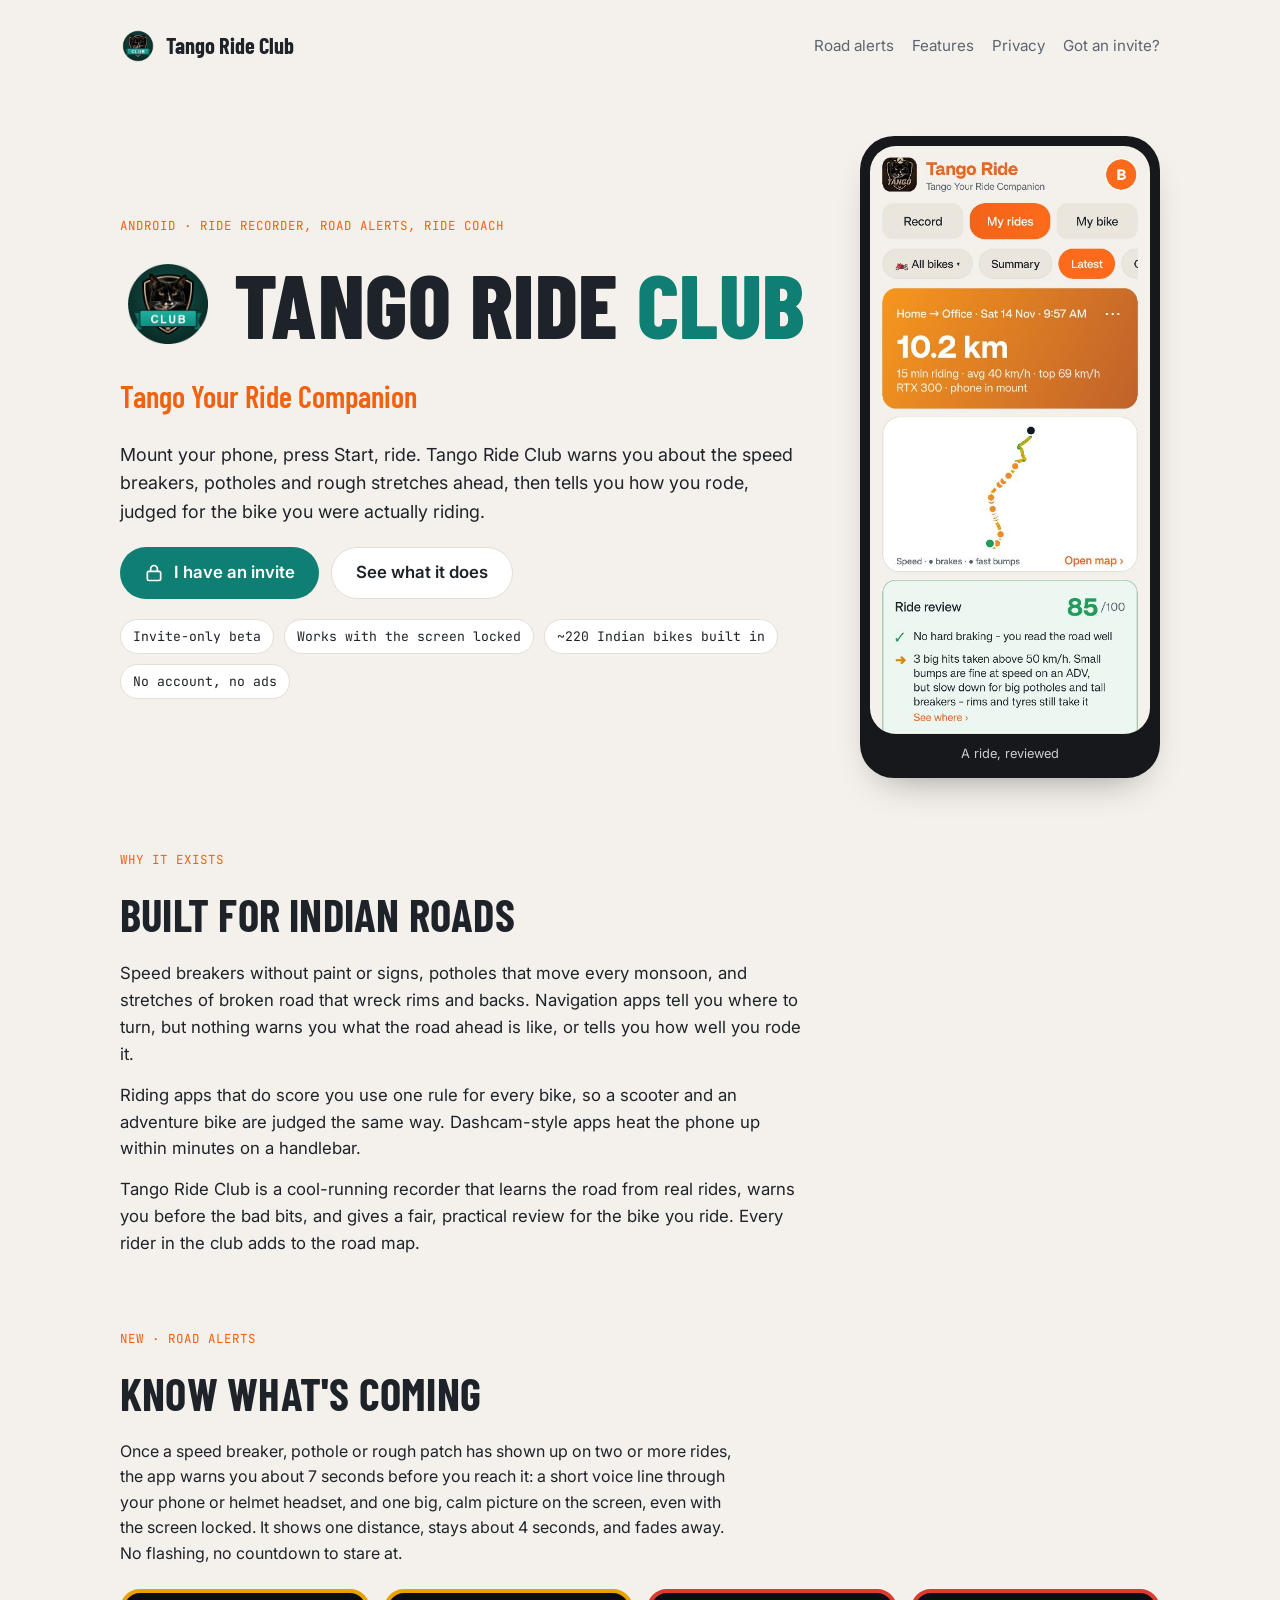
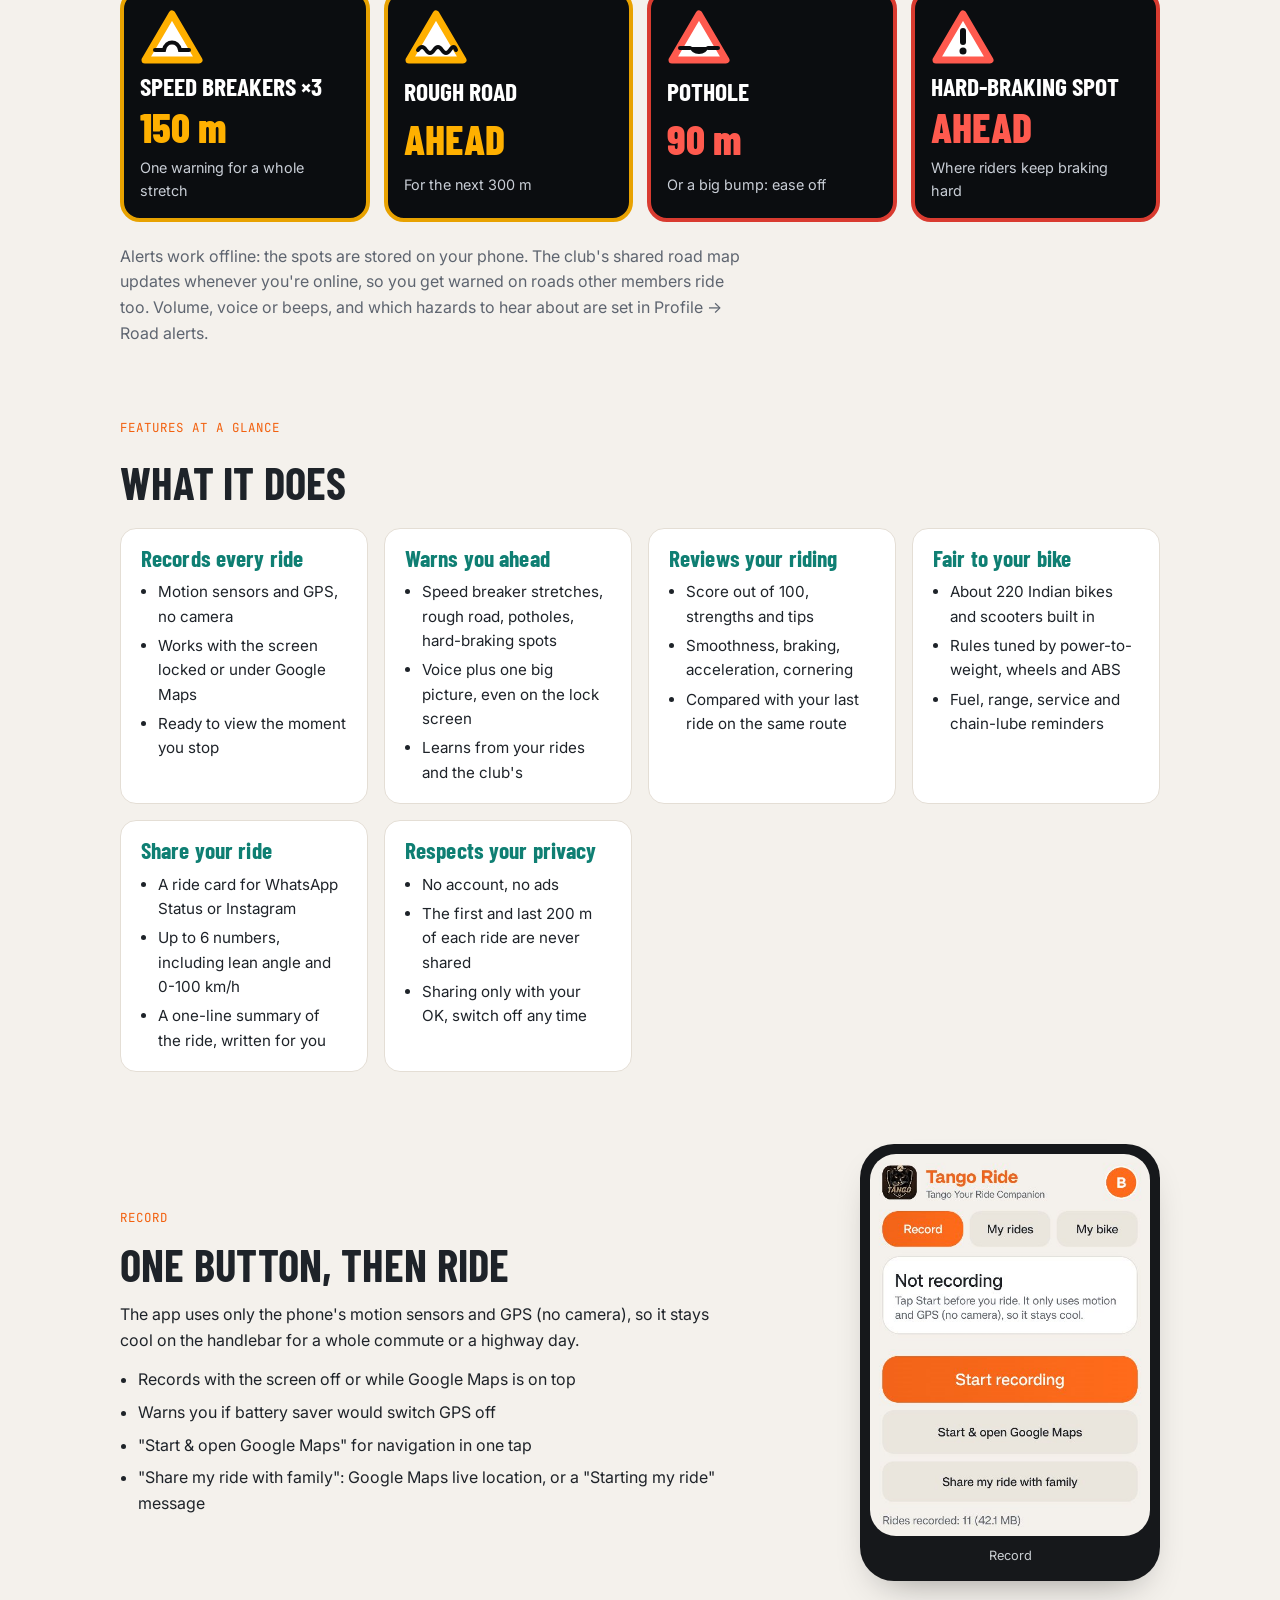
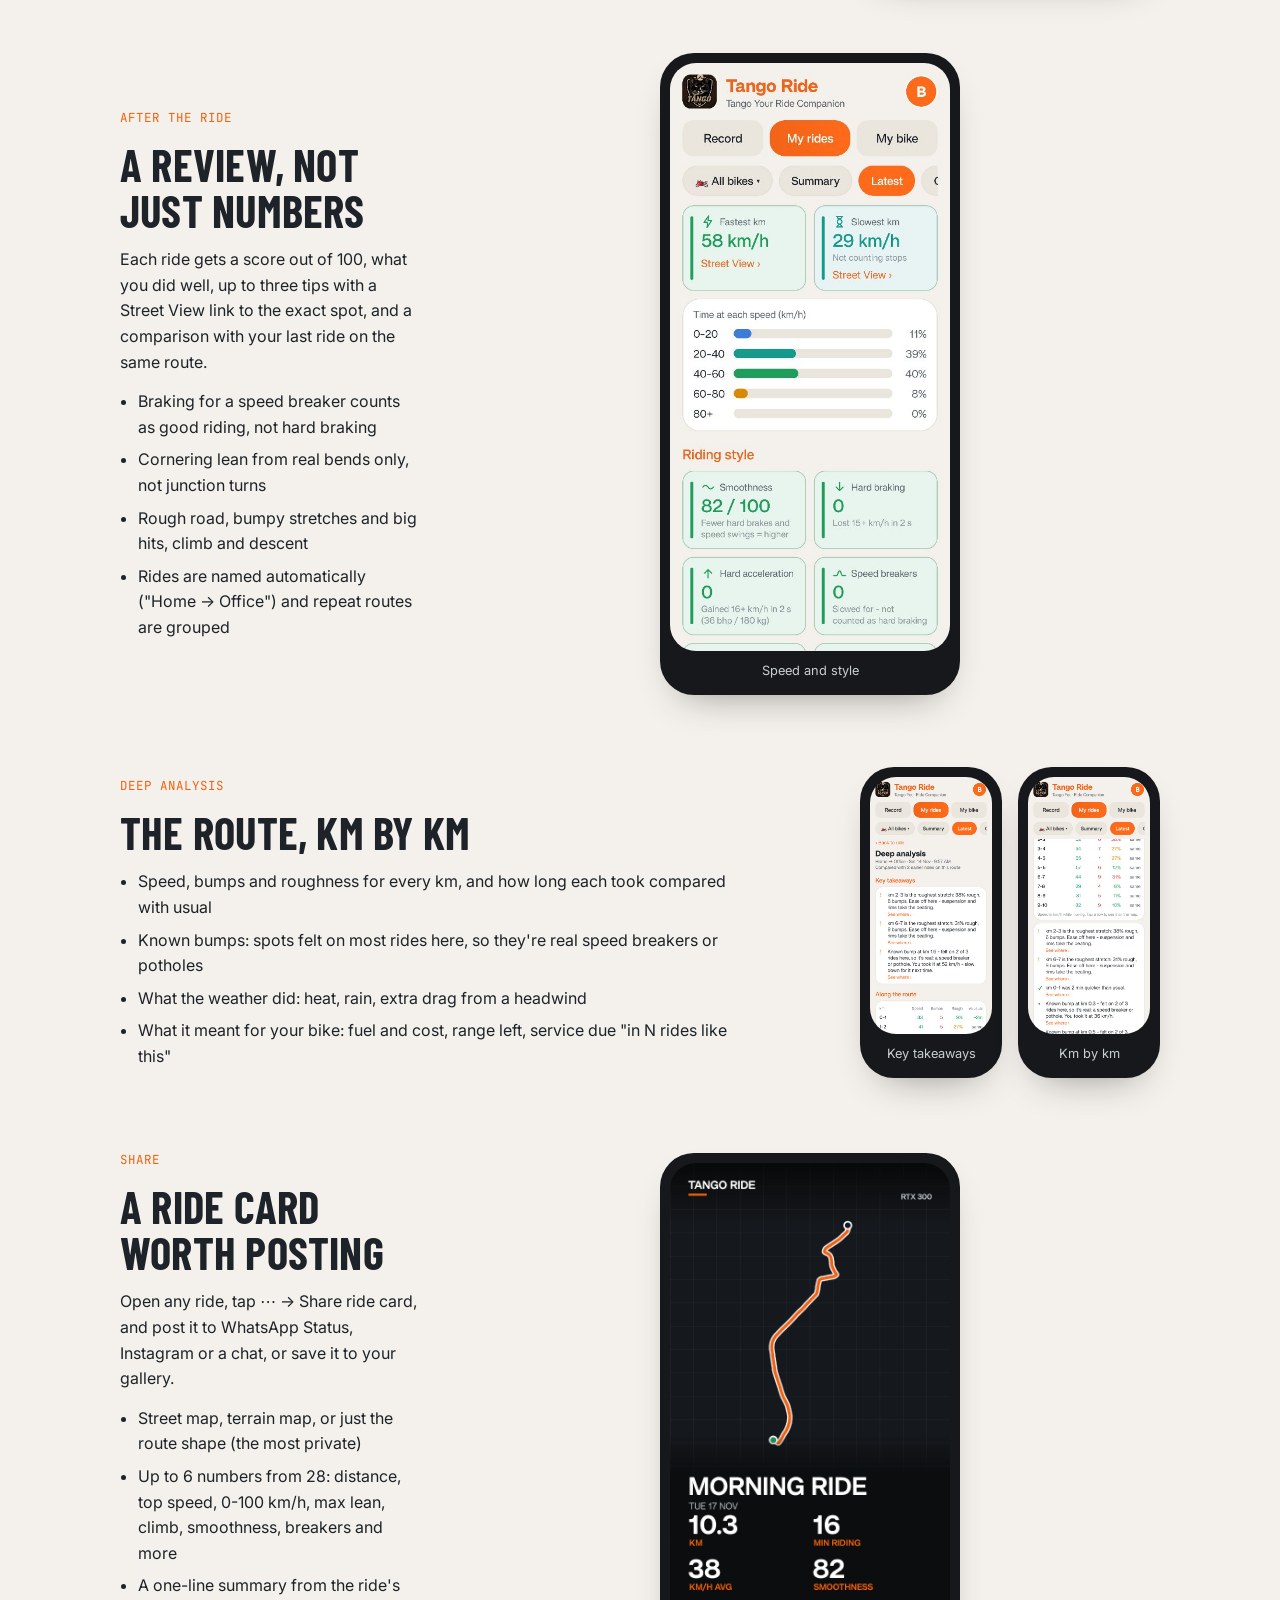
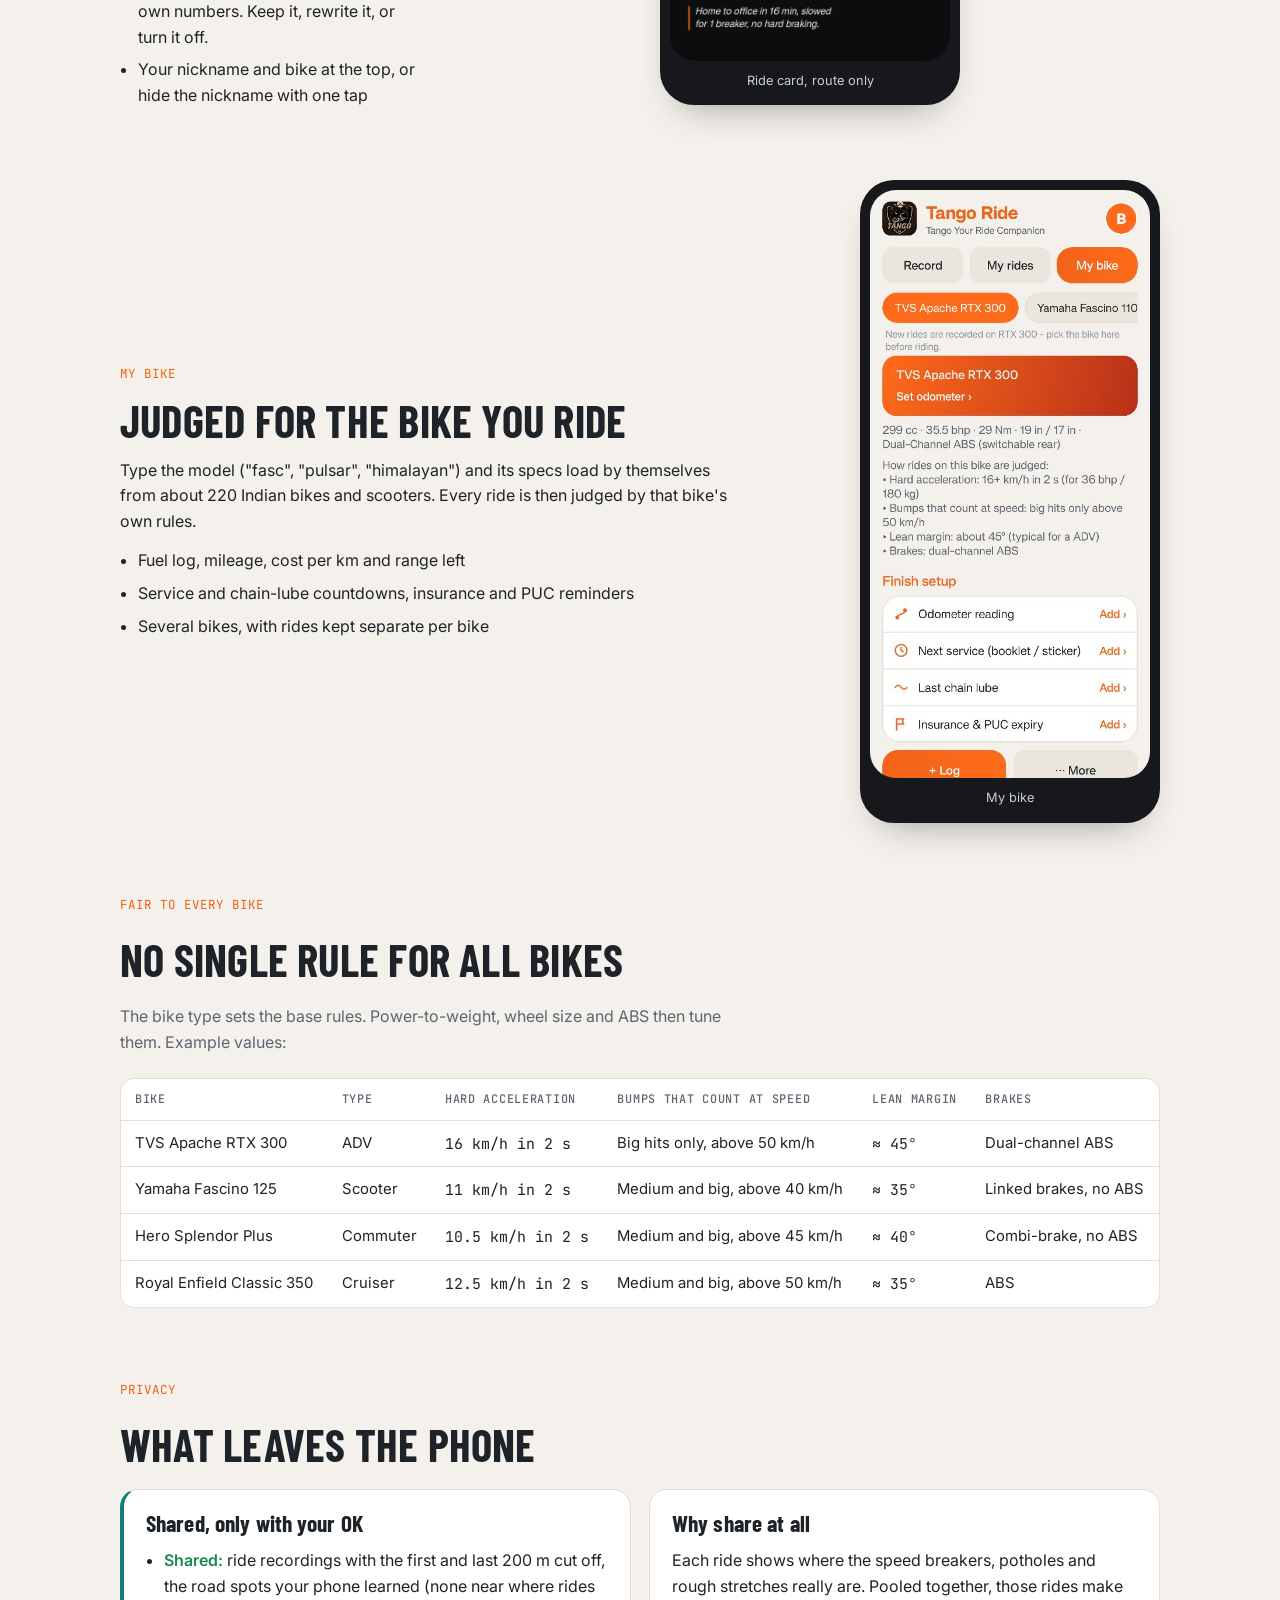
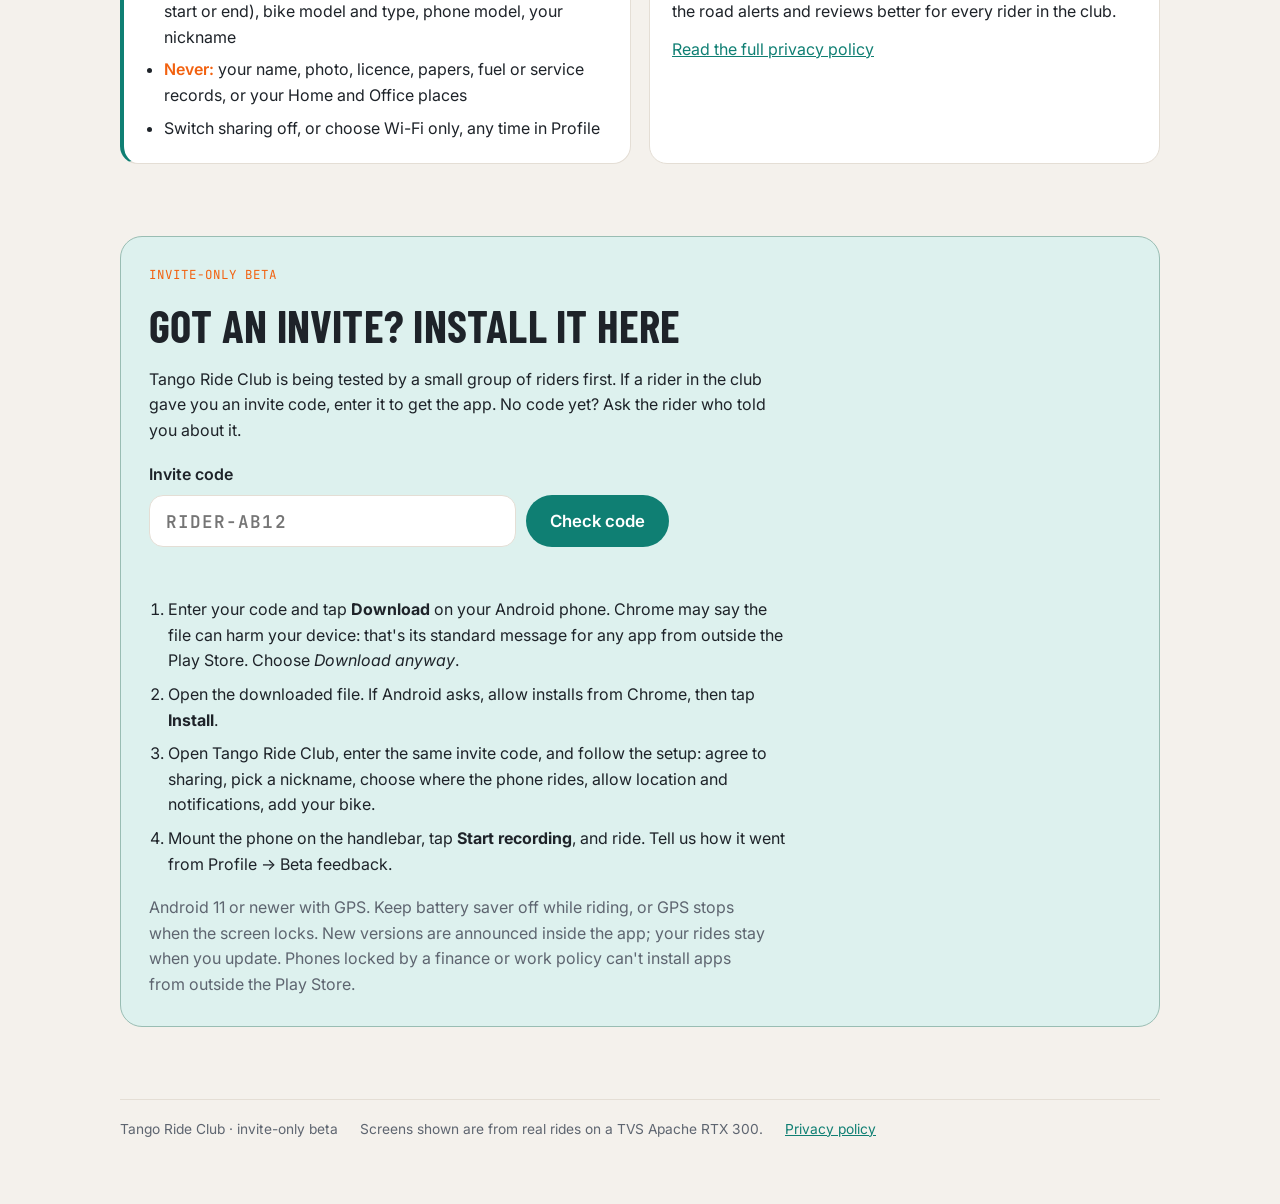
==== index.html @ 164b140a "Tango Ride Club site: invite-only beta" ====
<!doctype html>
<html lang="en">
<head>
<meta charset="utf-8">
<meta name="viewport" content="width=device-width, initial-scale=1">
<title>Tango Ride Club · ride recorder and road alerts for Indian roads</title>
<meta name="description" content="Tango Ride Club records your ride, warns you about speed breakers, potholes and rough roads ahead, and reviews how you rode, judged for your own bike.">
<meta name="theme-color" content="#0F7F73">
<meta property="og:title" content="Tango Ride Club">
<meta property="og:description" content="Ride recorder and road alerts for Indian roads, judged for the bike you ride.">
<meta property="og:image" content="img/icon-512.png">
<link rel="icon" href="img/icon-512.png">
<link rel="preconnect" href="https://fonts.googleapis.com">
<link rel="preconnect" href="https://fonts.gstatic.com" crossorigin>
<link rel="stylesheet" href="https://fonts.googleapis.com/css2?family=Barlow+Condensed:wght@600;700;800&family=Inter:wght@400;500;600&family=JetBrains+Mono:wght@500&display=swap">
<link rel="stylesheet" href="style.css">
</head>
<body>
<div class="wrap">

  <header class="top">
    <a class="name" href="#"><img src="img/club_icon.png" alt="">Tango Ride Club</a>
    <nav aria-label="Sections">
      <a href="#alerts">Road alerts</a>
      <a href="#features">Features</a>
      <a href="#privacy">Privacy</a>
      <a href="#download">Got an invite?</a>
    </nav>
  </header>

  <section class="hero" aria-labelledby="title">
    <div class="text">
      <div class="eyebrow">Android · ride recorder, road alerts, ride coach</div>
      <div class="brand">
        <img src="img/club_icon.png" alt="Tango Ride Club icon: the Tango shield with a teal CLUB ribbon">
        <h1 id="title">Tango Ride <span>Club</span></h1>
      </div>
      <div class="tag">Tango Your Ride Companion</div>
      <p class="lede">Mount your phone, press Start, ride. Tango Ride Club warns you about the speed breakers, potholes and rough stretches ahead, then tells you how you rode, judged for the bike you were actually riding.</p>
      <div class="cta">
        <a class="btn primary" href="#download">
          <svg viewBox="0 0 24 24" fill="none" stroke="currentColor" stroke-width="2" stroke-linecap="round" stroke-linejoin="round" aria-hidden="true"><rect x="4" y="10" width="16" height="11" rx="2"></rect><path d="M8 10V7a4 4 0 0 1 8 0v3"></path></svg>
          I have an invite
        </a>
        <a class="btn ghost" href="#features">See what it does</a>
      </div>
      <div class="facts">
        <span class="fact">Invite-only beta</span>
        <span class="fact">Works with the screen locked</span>
        <span class="fact">~220 Indian bikes built in</span>
        <span class="fact">No account, no ads</span>
      </div>
    </div>
    <figure class="phone"><img src="img/s2_ride.jpg" alt="A ride page: 10.2 km, the trail drawing and a ride review scoring 85 out of 100" loading="eager"><figcaption>A ride, reviewed</figcaption></figure>
  </section>

  <section aria-labelledby="why">
    <div class="eyebrow">Why it exists</div>
    <h2 id="why">Built for Indian roads</h2>
    <div class="why">
      <p>Speed breakers without paint or signs, potholes that move every monsoon, and stretches of broken road that wreck rims and backs. Navigation apps tell you where to turn, but nothing warns you what the road ahead is like, or tells you how well you rode it.</p>
      <p>Riding apps that do score you use one rule for every bike, so a scooter and an adventure bike are judged the same way. Dashcam-style apps heat the phone up within minutes on a handlebar.</p>
      <p>Tango Ride Club is a cool-running recorder that learns the road from real rides, warns you before the bad bits, and gives a fair, practical review for the bike you ride. Every rider in the club adds to the road map.</p>
    </div>
  </section>

  <section id="alerts" aria-labelledby="alerts-h">
    <div class="eyebrow">New · road alerts</div>
    <h2 id="alerts-h">Know what's coming</h2>
    <p>Once a speed breaker, pothole or rough patch has shown up on two or more rides, the app warns you about 7 seconds before you reach it: a short voice line through your phone or helmet headset, and one big, calm picture on the screen, even with the screen locked. It shows one distance, stays about 4 seconds, and fades away. No flashing, no countdown to stare at.</p>
    <div class="signs">
      <div class="sign">
        <svg viewBox="0 0 64 56" aria-hidden="true"><path d="M32 5 L59 51 L5 51 Z" fill="#FFFFFF" stroke="#FFB000" stroke-width="7" stroke-linejoin="round"></path><path d="M15 41 H24 C26 31 38 31 40 41 H49" fill="none" stroke="#0B0D10" stroke-width="4" stroke-linecap="round"></path></svg>
        <strong>Speed breakers ×3</strong>
        <div class="big">150 m</div>
        <span>One warning for a whole stretch</span>
      </div>
      <div class="sign">
        <svg viewBox="0 0 64 56" aria-hidden="true"><path d="M32 5 L59 51 L5 51 Z" fill="#FFFFFF" stroke="#FFB000" stroke-width="7" stroke-linejoin="round"></path><path d="M14 41 q4 -6 8 0 t8 0 t8 0 t8 0 t6 0" fill="none" stroke="#0B0D10" stroke-width="4" stroke-linecap="round"></path></svg>
        <strong>Rough road</strong>
        <div class="big">AHEAD</div>
        <span>For the next 300 m</span>
      </div>
      <div class="sign red">
        <svg viewBox="0 0 64 56" aria-hidden="true"><path d="M32 5 L59 51 L5 51 Z" fill="#FFFFFF" stroke="#FF5A4E" stroke-width="7" stroke-linejoin="round"></path><path d="M13 39 H23 M41 39 H51" stroke="#0B0D10" stroke-width="4" stroke-linecap="round"></path><path d="M23 38 A9 7 0 0 0 41 38 Z" fill="#0B0D10"></path></svg>
        <strong>Pothole</strong>
        <div class="big">90 m</div>
        <span>Or a big bump: ease off</span>
      </div>
      <div class="sign red">
        <svg viewBox="0 0 64 56" aria-hidden="true"><path d="M32 5 L59 51 L5 51 Z" fill="#FFFFFF" stroke="#FF5A4E" stroke-width="7" stroke-linejoin="round"></path><rect x="29" y="19" width="6" height="17" rx="3" fill="#0B0D10"></rect><circle cx="32" cy="42" r="3.5" fill="#0B0D10"></circle></svg>
        <strong>Hard-braking spot</strong>
        <div class="big">AHEAD</div>
        <span>Where riders keep braking hard</span>
      </div>
    </div>
    <p class="muted">Alerts work offline: the spots are stored on your phone. The club's shared road map updates whenever you're online, so you get warned on roads other members ride too. Volume, voice or beeps, and which hazards to hear about are set in Profile → Road alerts.</p>
  </section>

  <section id="features" aria-labelledby="glance">
    <div class="eyebrow">Features at a glance</div>
    <h2 id="glance">What it does</h2>
    <div class="glance">
      <div class="gcard"><h3>Records every ride</h3><ul><li>Motion sensors and GPS, no camera</li><li>Works with the screen locked or under Google Maps</li><li>Ready to view the moment you stop</li></ul></div>
      <div class="gcard"><h3>Warns you ahead</h3><ul><li>Speed breaker stretches, rough road, potholes, hard-braking spots</li><li>Voice plus one big picture, even on the lock screen</li><li>Learns from your rides and the club's</li></ul></div>
      <div class="gcard"><h3>Reviews your riding</h3><ul><li>Score out of 100, strengths and tips</li><li>Smoothness, braking, acceleration, cornering</li><li>Compared with your last ride on the same route</li></ul></div>
      <div class="gcard"><h3>Fair to your bike</h3><ul><li>About 220 Indian bikes and scooters built in</li><li>Rules tuned by power-to-weight, wheels and ABS</li><li>Fuel, range, service and chain-lube reminders</li></ul></div>
      <div class="gcard"><h3>Share your ride</h3><ul><li>A ride card for WhatsApp Status or Instagram</li><li>Up to 6 numbers, including lean angle and 0-100 km/h</li><li>A one-line summary of the ride, written for you</li></ul></div>
      <div class="gcard"><h3>Respects your privacy</h3><ul><li>No account, no ads</li><li>The first and last 200 m of each ride are never shared</li><li>Sharing only with your OK, switch off any time</li></ul></div>
    </div>
  </section>

  <section class="feature" aria-labelledby="f-record">
    <div class="text">
      <div class="eyebrow">Record</div>
      <h2 id="f-record">One button, then ride</h2>
      <p>The app uses only the phone's motion sensors and GPS (no camera), so it stays cool on the handlebar for a whole commute or a highway day.</p>
      <ul>
        <li>Records with the screen off or while Google Maps is on top</li>
        <li>Warns you if battery saver would switch GPS off</li>
        <li>"Start &amp; open Google Maps" for navigation in one tap</li>
        <li>"Share my ride with family": Google Maps live location, or a "Starting my ride" message</li>
      </ul>
    </div>
    <figure class="phone"><img src="img/s0.jpg" alt="Record screen with a large Start recording button" loading="lazy"><figcaption>Record</figcaption></figure>
  </section>

  <section class="feature flip" aria-labelledby="f-review">
    <figure class="phone"><img src="img/s4_ride3.jpg" alt="Speed bands and riding style tiles: smoothness 82, no hard braking" loading="lazy"><figcaption>Speed and style</figcaption></figure>
    <div class="text">
      <div class="eyebrow">After the ride</div>
      <h2 id="f-review">A review, not just numbers</h2>
      <p>Each ride gets a score out of 100, what you did well, up to three tips with a Street View link to the exact spot, and a comparison with your last ride on the same route.</p>
      <ul>
        <li>Braking for a speed breaker counts as good riding, not hard braking</li>
        <li>Cornering lean from real bends only, not junction turns</li>
        <li>Rough road, bumpy stretches and big hits, climb and descent</li>
        <li>Rides are named automatically ("Home → Office") and repeat routes are grouped</li>
      </ul>
    </div>
  </section>

  <section class="feature" aria-labelledby="f-deep">
    <div class="text">
      <div class="eyebrow">Deep analysis</div>
      <h2 id="f-deep">The route, km by km</h2>
      <ul>
        <li>Speed, bumps and roughness for every km, and how long each took compared with usual</li>
        <li>Known bumps: spots felt on most rides here, so they're real speed breakers or potholes</li>
        <li>What the weather did: heat, rain, extra drag from a headwind</li>
        <li>What it meant for your bike: fuel and cost, range left, service due "in N rides like this"</li>
      </ul>
    </div>
    <div class="pair">
      <figure class="phone"><img src="img/s6_deep.jpg" alt="Deep analysis: key takeaways about the roughest stretches and a known bump" loading="lazy"><figcaption>Key takeaways</figcaption></figure>
      <figure class="phone"><img src="img/s7_deep2.jpg" alt="Km by km table with speed, bumps, roughness and time against usual" loading="lazy"><figcaption>Km by km</figcaption></figure>
    </div>
  </section>

  <section class="feature flip" aria-labelledby="f-card">
    <figure class="phone"><img src="img/card_route.png" alt="Story card: the route shape of a 10.3 km morning ride on an RTX 300 with distance, riding time, average speed and smoothness" loading="lazy"><figcaption>Ride card, route only</figcaption></figure>
    <div class="text">
      <div class="eyebrow">Share</div>
      <h2 id="f-card">A ride card worth posting</h2>
      <p>Open any ride, tap ⋯ → Share ride card, and post it to WhatsApp Status, Instagram or a chat, or save it to your gallery.</p>
      <ul>
        <li>Street map, terrain map, or just the route shape (the most private)</li>
        <li>Up to 6 numbers from 28: distance, top speed, 0-100 km/h, max lean, climb, smoothness, breakers and more</li>
        <li>A one-line summary from the ride's own numbers. Keep it, rewrite it, or turn it off.</li>
        <li>Your nickname and bike at the top, or hide the nickname with one tap</li>
      </ul>
    </div>
  </section>

  <section class="feature" aria-labelledby="f-bike">
    <div class="text">
      <div class="eyebrow">My bike</div>
      <h2 id="f-bike">Judged for the bike you ride</h2>
      <p>Type the model ("fasc", "pulsar", "himalayan") and its specs load by themselves from about 220 Indian bikes and scooters. Every ride is then judged by that bike's own rules.</p>
      <ul>
        <li>Fuel log, mileage, cost per km and range left</li>
        <li>Service and chain-lube countdowns, insurance and PUC reminders</li>
        <li>Several bikes, with rides kept separate per bike</li>
      </ul>
    </div>
    <figure class="phone"><img src="img/s8_bike.jpg" alt="My bike: TVS Apache RTX 300 with its specs and how its rides are judged" loading="lazy"><figcaption>My bike</figcaption></figure>
  </section>

  <section aria-labelledby="rules">
    <div class="eyebrow">Fair to every bike</div>
    <h2 id="rules">No single rule for all bikes</h2>
    <p class="muted">The bike type sets the base rules. Power-to-weight, wheel size and ABS then tune them. Example values:</p>
    <div class="scroll">
      <table>
        <thead><tr><th>Bike</th><th>Type</th><th>Hard acceleration</th><th>Bumps that count at speed</th><th>Lean margin</th><th>Brakes</th></tr></thead>
        <tbody>
          <tr><td>TVS Apache RTX 300</td><td>ADV</td><td class="num">16 km/h in 2 s</td><td>Big hits only, above 50 km/h</td><td class="num">≈ 45°</td><td>Dual-channel ABS</td></tr>
          <tr><td>Yamaha Fascino 125</td><td>Scooter</td><td class="num">11 km/h in 2 s</td><td>Medium and big, above 40 km/h</td><td class="num">≈ 35°</td><td>Linked brakes, no ABS</td></tr>
          <tr><td>Hero Splendor Plus</td><td>Commuter</td><td class="num">10.5 km/h in 2 s</td><td>Medium and big, above 45 km/h</td><td class="num">≈ 40°</td><td>Combi-brake, no ABS</td></tr>
          <tr><td>Royal Enfield Classic 350</td><td>Cruiser</td><td class="num">12.5 km/h in 2 s</td><td>Medium and big, above 50 km/h</td><td class="num">≈ 35°</td><td>ABS</td></tr>
        </tbody>
      </table>
    </div>
  </section>

  <section id="privacy" aria-labelledby="privacy-h">
    <div class="eyebrow">Privacy</div>
    <h2 id="privacy-h">What leaves the phone</h2>
    <div class="split">
      <div class="panel club">
        <h3>Shared, only with your OK</h3>
        <ul>
          <li><span class="yes">Shared:</span> ride recordings with the first and last 200 m cut off, the road spots your phone learned (none near where rides start or end), bike model and type, phone model, your nickname</li>
          <li><span class="no">Never:</span> your name, photo, licence, papers, fuel or service records, or your Home and Office places</li>
          <li>Switch sharing off, or choose Wi-Fi only, any time in Profile</li>
        </ul>
      </div>
      <div class="panel">
        <h3>Why share at all</h3>
        <p>Each ride shows where the speed breakers, potholes and rough stretches really are. Pooled together, those rides make the road alerts and reviews better for every rider in the club.</p>
        <p><a href="privacy.html">Read the full privacy policy</a></p>
      </div>
    </div>
  </section>

  <section id="download" class="download" aria-labelledby="dl">
    <div class="eyebrow">Invite-only beta</div>
    <h2 id="dl">Got an invite? Install it here</h2>
    <p>Tango Ride Club is being tested by a small group of riders first. If a rider in the club gave you an invite code, enter it to get the app. No code yet? Ask the rider who told you about it.</p>
    <form class="invite" id="invite" novalidate>
      <label for="code">Invite code</label>
      <div class="row">
        <input id="code" name="code" type="text" autocomplete="off" autocapitalize="characters" spellcheck="false" placeholder="RIDER-AB12" required>
        <button class="btn primary" type="submit">Check code</button>
      </div>
      <p class="status" id="status" role="status" aria-live="polite"></p>
    </form>
    <div class="got" id="got" hidden>
      <a class="btn primary" id="dlink" href="#" rel="nofollow">
        <svg viewBox="0 0 24 24" fill="none" stroke="currentColor" stroke-width="2" stroke-linecap="round" stroke-linejoin="round" aria-hidden="true"><path d="M12 3v12"></path><path d="M7 10l5 5 5-5"></path><path d="M5 21h14"></path></svg>
        <span id="dlabel">Download the app</span>
      </a>
    </div>
    <ol>
      <li>Enter your code and tap <strong>Download</strong> on your Android phone. Chrome may say the file can harm your device: that's its standard message for any app from outside the Play Store. Choose <em>Download anyway</em>.</li>
      <li>Open the downloaded file. If Android asks, allow installs from Chrome, then tap <strong>Install</strong>.</li>
      <li>Open Tango Ride Club, enter the same invite code, and follow the setup: agree to sharing, pick a nickname, choose where the phone rides, allow location and notifications, add your bike.</li>
      <li>Mount the phone on the handlebar, tap <strong>Start recording</strong>, and ride. Tell us how it went from Profile → Beta feedback.</li>
    </ol>
    <p class="muted">Android 11 or newer with GPS. Keep battery saver off while riding, or GPS stops when the screen locks. New versions are announced inside the app; your rides stay when you update. Phones locked by a finance or work policy can't install apps from outside the Play Store.</p>
  </section>

  <footer>
    <span>Tango Ride Club · invite-only beta</span>
    <span>Screens shown are from real rides on a TVS Apache RTX 300.</span>
    <a href="privacy.html">Privacy policy</a>
  </footer>
</div>
<script>
// Invite-only download: the club's script trades a valid invite code for the current download link.
(function () {
  var API = 'https://script.google.com/macros/s/AKfycbxGStUwVFZFFox47ONxc7g1V30qxQFFhMeIuz7wNQe7_kIFV0SJQzQkhKzNMuak_p-beg/exec';
  var form = document.getElementById('invite'), input = document.getElementById('code'), status = document.getElementById('status');
  var got = document.getElementById('got'), link = document.getElementById('dlink'), label = document.getElementById('dlabel');
  var fromUrl = new URLSearchParams(location.search).get('invite');
  if (fromUrl) input.value = fromUrl.toUpperCase();
  form.addEventListener('submit', function (e) {
    e.preventDefault();
    var code = input.value.trim().toUpperCase();
    if (!code) { status.textContent = 'Enter the invite code you were given.'; input.focus(); return; }
    status.textContent = 'Checking…'; got.hidden = true;
    fetch(API + '?action=download&code=' + encodeURIComponent(code))
      .then(function (r) { return r.json(); })
      .then(function (o) {
        if (!o.ok) { status.textContent = o.error || 'That invite code isn’t valid.'; return; }
        status.textContent = 'Code accepted. Welcome to the club!';
        link.href = o.url;
        label.textContent = 'Download Tango Ride Club' + (o.versionName ? ' ' + o.versionName : '');
        got.hidden = false; link.focus();
      })
      .catch(function () { status.textContent = 'Couldn’t check the code. Check your internet and try again.'; });
  });
})();
</script>
</body>
</html>
---- style.css ----
/* Tango Ride Club site: a rider's handbook. Each feature sits beside the real screen it lives on.
   Colours come from the app itself (teal = Club, orange = Tango). */
:root {
  --bg: #F4F1EC;
  --card: #FFFFFF;
  --ink: #1E2329;
  --muted: #5E6570;
  --line: #E4DED5;
  --orange: #F2610F;
  --orange-soft: #FDE9DC;
  --teal: #0F7F73;
  --teal-ink: #FFFFFF;
  --teal-soft: #DDF1EE;
  --amber: #E8A200;
  --red: #D93B30;
  --good: #1B8A50;
  --phone: #16181B;
  --display: "Barlow Condensed", "Arial Narrow", "Roboto Condensed", sans-serif;
  --body: "Inter", system-ui, -apple-system, "Segoe UI", Roboto, sans-serif;
  --mono: "JetBrains Mono", ui-monospace, "SFMono-Regular", Menlo, Consolas, monospace;
  color-scheme: light;
}
@media (prefers-color-scheme: dark) {
  :root {
    --bg: #141619; --card: #1D2024; --ink: #ECEEF0; --muted: #A3A9B1; --line: #2D3238;
    --orange: #FF7A2E; --orange-soft: #3A2417; --teal: #33B8A7; --teal-ink: #0B1513; --teal-soft: #15302C;
    --amber: #FFB000; --red: #FF5A4E; --good: #3CC07A; --phone: #0A0B0C;
    color-scheme: dark;
  }
}

* { box-sizing: border-box; }
html { scroll-behavior: smooth; }
body {
  margin: 0; background: var(--bg); color: var(--ink); font-family: var(--body); font-size: 16px; line-height: 1.6;
  padding-left: max(16px, env(safe-area-inset-left, 0px)); padding-right: max(16px, env(safe-area-inset-right, 0px));
}
img { max-width: 100%; }
a { color: var(--teal); }
a:hover { color: var(--orange); }
.wrap { max-width: 1040px; margin: 0 auto; padding-block: 28px 64px; display: grid; gap: 72px; }
h1, h2, h3 { font-family: var(--display); line-height: 1.02; text-wrap: balance; margin: 0; letter-spacing: 0.005em; }
h1 { font-size: clamp(3rem, 9vw, 5.6rem); font-weight: 800; text-transform: uppercase; }
h1 span { color: var(--teal); }
h2 { font-size: clamp(2rem, 5vw, 2.8rem); font-weight: 700; text-transform: uppercase; }
h3 { font-size: 1.45rem; font-weight: 700; }
p { margin: 0; max-width: 62ch; }
section { display: grid; gap: 22px; }
.eyebrow { font-family: var(--mono); font-size: 0.78rem; letter-spacing: 0.08em; text-transform: uppercase; color: var(--orange); }
.muted { color: var(--muted); }

/* Top bar */
.top { display: flex; align-items: center; justify-content: space-between; gap: 12px; flex-wrap: wrap; }
.top .name { display: flex; align-items: center; gap: 10px; font-family: var(--display); font-weight: 700; font-size: 1.4rem; text-decoration: none; color: var(--ink); }
.top .name img { width: 36px; height: 36px; border-radius: 10px; }
.top nav { display: flex; gap: 18px; flex-wrap: wrap; font-size: 0.95rem; }
.top nav a { color: var(--muted); text-decoration: none; }
.top nav a:hover { color: var(--ink); }

/* Hero */
.hero { display: grid; grid-template-columns: minmax(0, 1fr) 300px; gap: 40px; align-items: center; }
.hero .text { display: grid; gap: 20px; min-width: 0; }
.brand { display: flex; align-items: center; gap: 18px; flex-wrap: wrap; }
.brand img { width: clamp(64px, 12vw, 96px); height: auto; border-radius: 22px; flex: none; }
.tag { font-family: var(--display); font-size: clamp(1.4rem, 3.4vw, 1.9rem); font-weight: 600; color: var(--orange); }
.lede { font-size: 1.12rem; }
.cta { display: flex; flex-wrap: wrap; gap: 12px; align-items: center; }
.btn { display: inline-flex; align-items: center; gap: 10px; min-height: 52px; padding: 0 24px; border-radius: 999px; font-weight: 600; font-size: 1.05rem; text-decoration: none; }
.btn.primary { background: var(--teal); color: var(--teal-ink); }
.btn.primary:hover { color: var(--teal-ink); filter: brightness(1.08); }
.btn.ghost { border: 1.5px solid var(--line); color: var(--ink); background: var(--card); }
.btn.ghost:hover { color: var(--ink); border-color: var(--teal); }
.btn svg { width: 20px; height: 20px; }
.facts { display: flex; flex-wrap: wrap; gap: 10px; }
.fact { font-family: var(--mono); font-size: 0.82rem; padding: 6px 12px; border: 1px solid var(--line); border-radius: 999px; background: var(--card); }

/* Phones */
.phone { background: var(--phone); border-radius: 34px; padding: 10px; box-shadow: 0 18px 40px -22px rgba(0,0,0,.45); max-width: 300px; width: 100%; justify-self: center; margin: 0; }
.phone img { display: block; width: 100%; border-radius: 26px; }
.phone figcaption { color: #C9CED2; font-size: 0.8rem; text-align: center; padding: 10px 6px 4px; }
.pair { display: grid; grid-template-columns: repeat(2, minmax(0, 1fr)); gap: 16px; }
.pair .phone { max-width: none; }

/* Feature rows */
.feature { display: grid; grid-template-columns: minmax(0, 1fr) 300px; gap: 40px; align-items: center; }
.feature.flip { grid-template-columns: 300px minmax(0, 1fr); }
.feature.flip > :first-child { order: 2; }
.feature .text { display: grid; gap: 14px; min-width: 0; }
.feature ul, .gcard ul, .panel ul, .panel ol { margin: 0; padding-left: 1.15em; display: grid; gap: 7px; max-width: 62ch; }

/* Cards */
.why { display: grid; gap: 14px; font-size: 1.05rem; }
.glance { display: grid; grid-template-columns: repeat(auto-fit, minmax(240px, 1fr)); gap: 16px; }
.gcard { background: var(--card); border: 1px solid var(--line); border-radius: 16px; padding: 18px 20px; display: grid; gap: 10px; align-content: start; min-width: 0; }
.gcard h3 { color: var(--teal); }
.gcard ul { font-size: 0.95rem; gap: 5px; }
.split { display: grid; grid-template-columns: repeat(auto-fit, minmax(280px, 1fr)); gap: 18px; }
.panel { background: var(--card); border: 1px solid var(--line); border-radius: 18px; padding: 22px; display: grid; gap: 12px; align-content: start; min-width: 0; }
.panel.club { border-left: 4px solid var(--teal); }
.yes { color: var(--good); font-weight: 600; }
.no { color: var(--orange); font-weight: 600; }

/* Road alert signs */
.signs { display: grid; grid-template-columns: repeat(auto-fit, minmax(200px, 1fr)); gap: 14px; }
.sign { background: #0B0D10; color: #FFFFFF; border-radius: 20px; border: 4px solid var(--amber); padding: 16px; display: grid; gap: 8px; justify-items: start; min-width: 0; }
.sign.red { border-color: var(--red); }
.sign svg { width: 64px; height: 56px; }
.sign strong { font-family: var(--display); font-size: 1.6rem; text-transform: uppercase; line-height: 1; }
.sign .big { font-family: var(--display); font-weight: 800; font-size: 2.6rem; line-height: 1; color: #FFB000; }
.sign.red .big { color: #FF5A4E; }
.sign span { font-size: 0.9rem; color: #C9CED6; }

/* Table */
.scroll { overflow-x: auto; border: 1px solid var(--line); border-radius: 14px; background: var(--card); }
table { border-collapse: collapse; width: 100%; min-width: 640px; font-size: 0.93rem; }
th, td { text-align: left; padding: 11px 14px; border-bottom: 1px solid var(--line); vertical-align: top; }
th { font-family: var(--mono); font-size: 0.74rem; letter-spacing: 0.06em; text-transform: uppercase; color: var(--muted); font-weight: 500; }
tr:last-child td { border-bottom: none; }
td.num { font-family: var(--mono); font-variant-numeric: tabular-nums; white-space: nowrap; }

/* Download */
.download { background: var(--teal-soft); border: 1px solid color-mix(in srgb, var(--teal) 35%, var(--line)); border-radius: 22px; padding: 28px; display: grid; gap: 18px; }
.download ol { margin: 0; padding-left: 1.2em; display: grid; gap: 8px; max-width: 64ch; }

footer { color: var(--muted); font-size: 0.86rem; display: flex; flex-wrap: wrap; gap: 8px 22px; border-top: 1px solid var(--line); padding-top: 18px; }

/* Privacy page */
.doc { max-width: 720px; margin: 0 auto; padding-block: 28px 64px; display: grid; gap: 28px; }
.doc h1 { font-size: clamp(2.2rem, 7vw, 3.2rem); }
.doc h2 { font-size: 1.6rem; color: var(--teal); }
.doc ul { margin: 0; padding-left: 1.2em; display: grid; gap: 6px; }
.doc .summary { background: var(--teal-soft); border: 1px solid color-mix(in srgb, var(--teal) 35%, var(--line)); border-radius: 14px; padding: 18px 20px; display: grid; gap: 8px; }
.doc table { min-width: 520px; }

@media (max-width: 760px) {
  .wrap { gap: 56px; }
  .hero, .feature, .feature.flip { grid-template-columns: 1fr; gap: 22px; }
  .feature.flip > :first-child { order: 0; }
  .phone { max-width: 280px; }
  .pair { grid-template-columns: 1fr; }
  .pair .phone { max-width: 280px; }
  .top nav { gap: 14px; }
}
@media (prefers-reduced-motion: no-preference) {
  .phone { transition: transform .25s ease; }
  .phone:hover { transform: translateY(-4px); }
}

/* Invite code box */
.invite { display: grid; gap: 8px; max-width: 520px; }
.invite label { font-weight: 600; }
.invite .row { display: flex; gap: 10px; flex-wrap: wrap; }
.invite input { flex: 1 1 200px; min-height: 52px; padding: 0 16px; border-radius: 14px; border: 1.5px solid var(--line); background: var(--card); color: var(--ink); font: 600 1.1rem var(--mono); letter-spacing: 0.06em; text-transform: uppercase; }
.invite input:focus { outline: none; border-color: var(--teal); box-shadow: 0 0 0 3px color-mix(in srgb, var(--teal) 25%, transparent); }
.invite button { border: none; cursor: pointer; font-family: var(--body); }
.invite .status { min-height: 1.5em; color: var(--muted); }
.got[hidden] { display: none; }
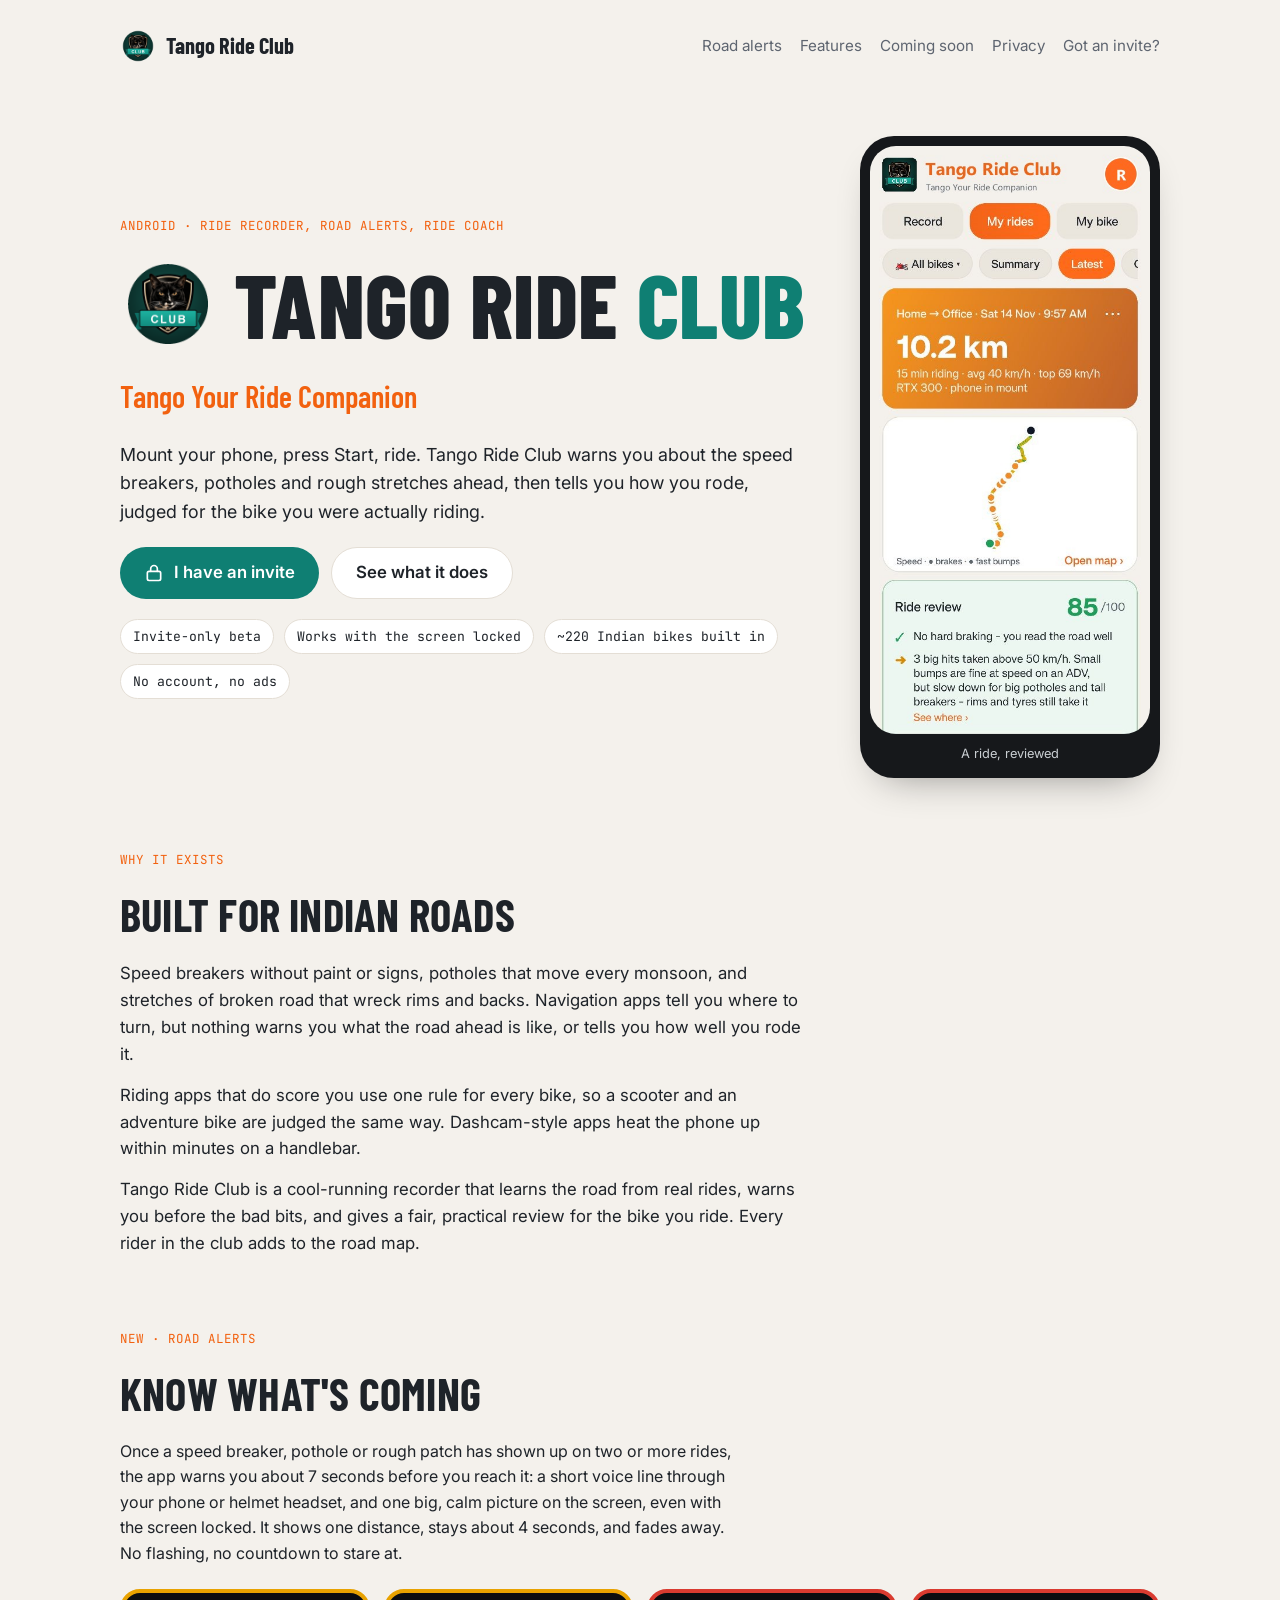
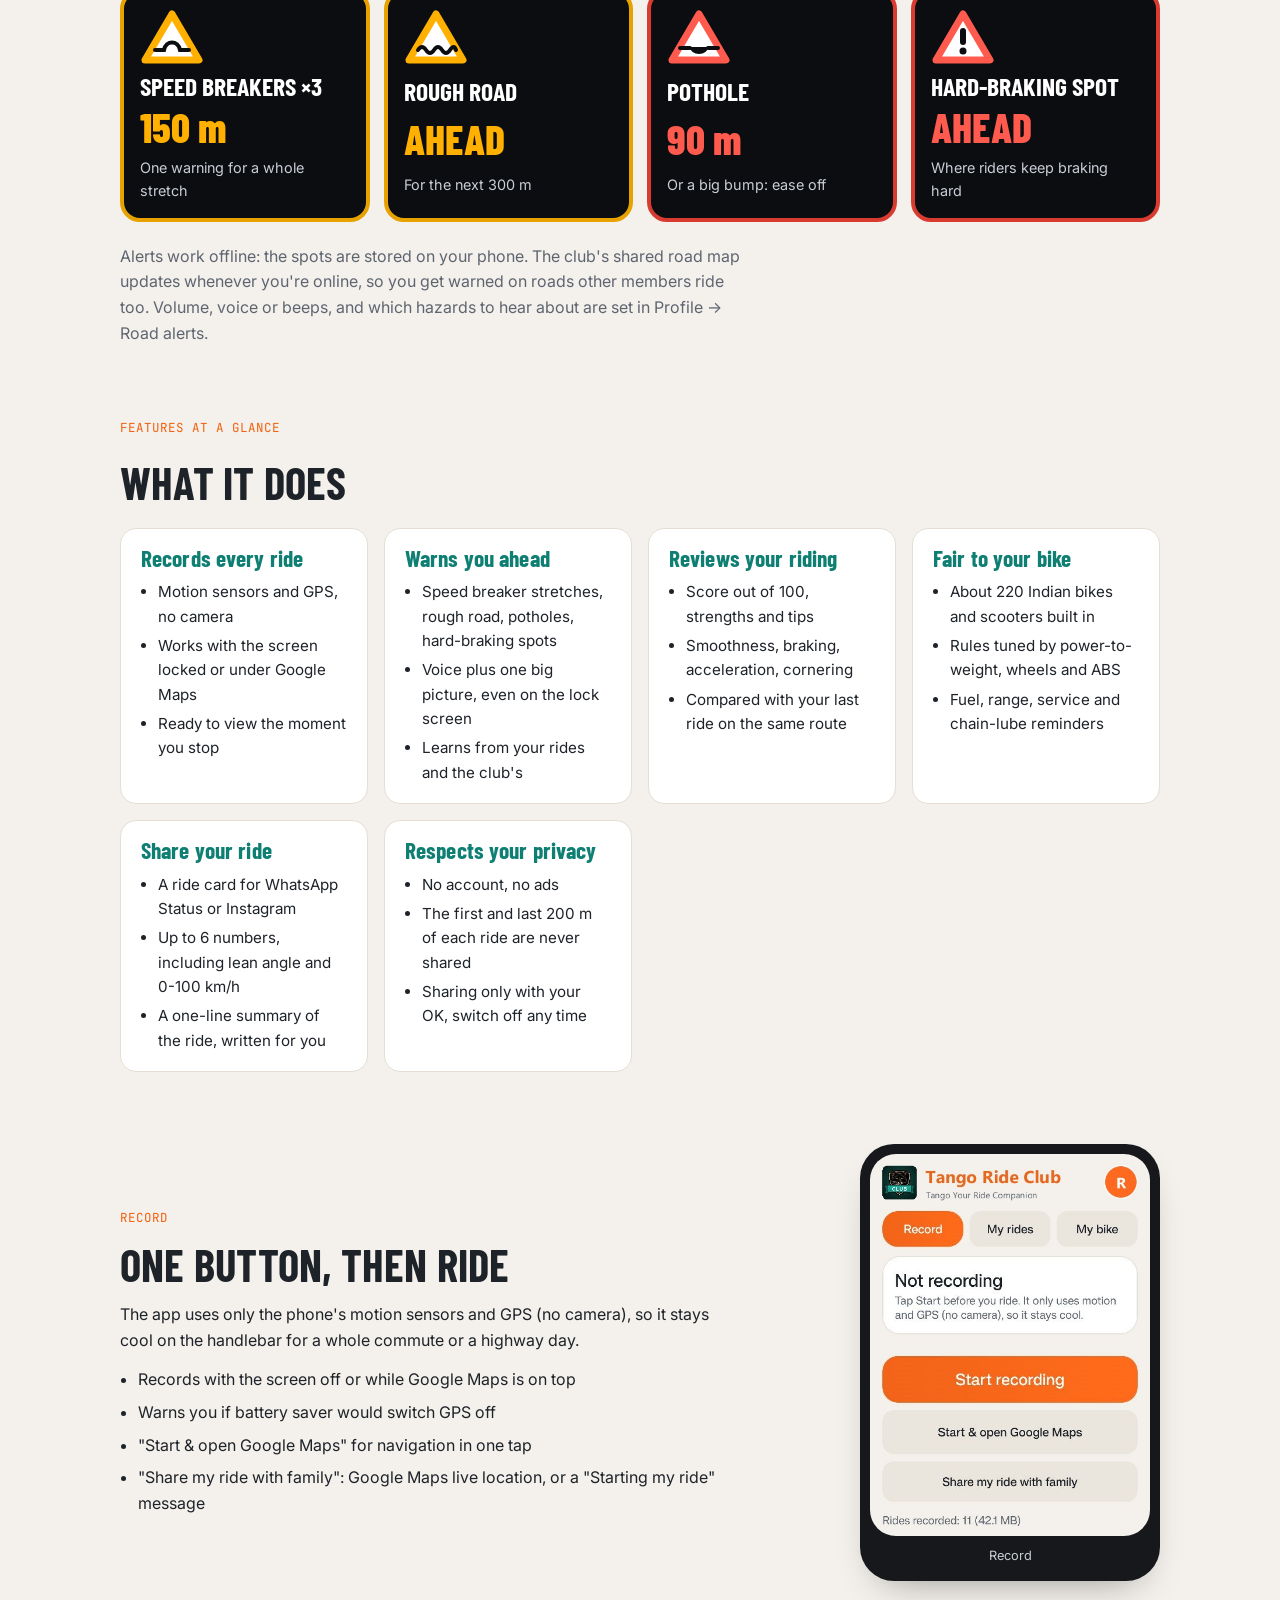
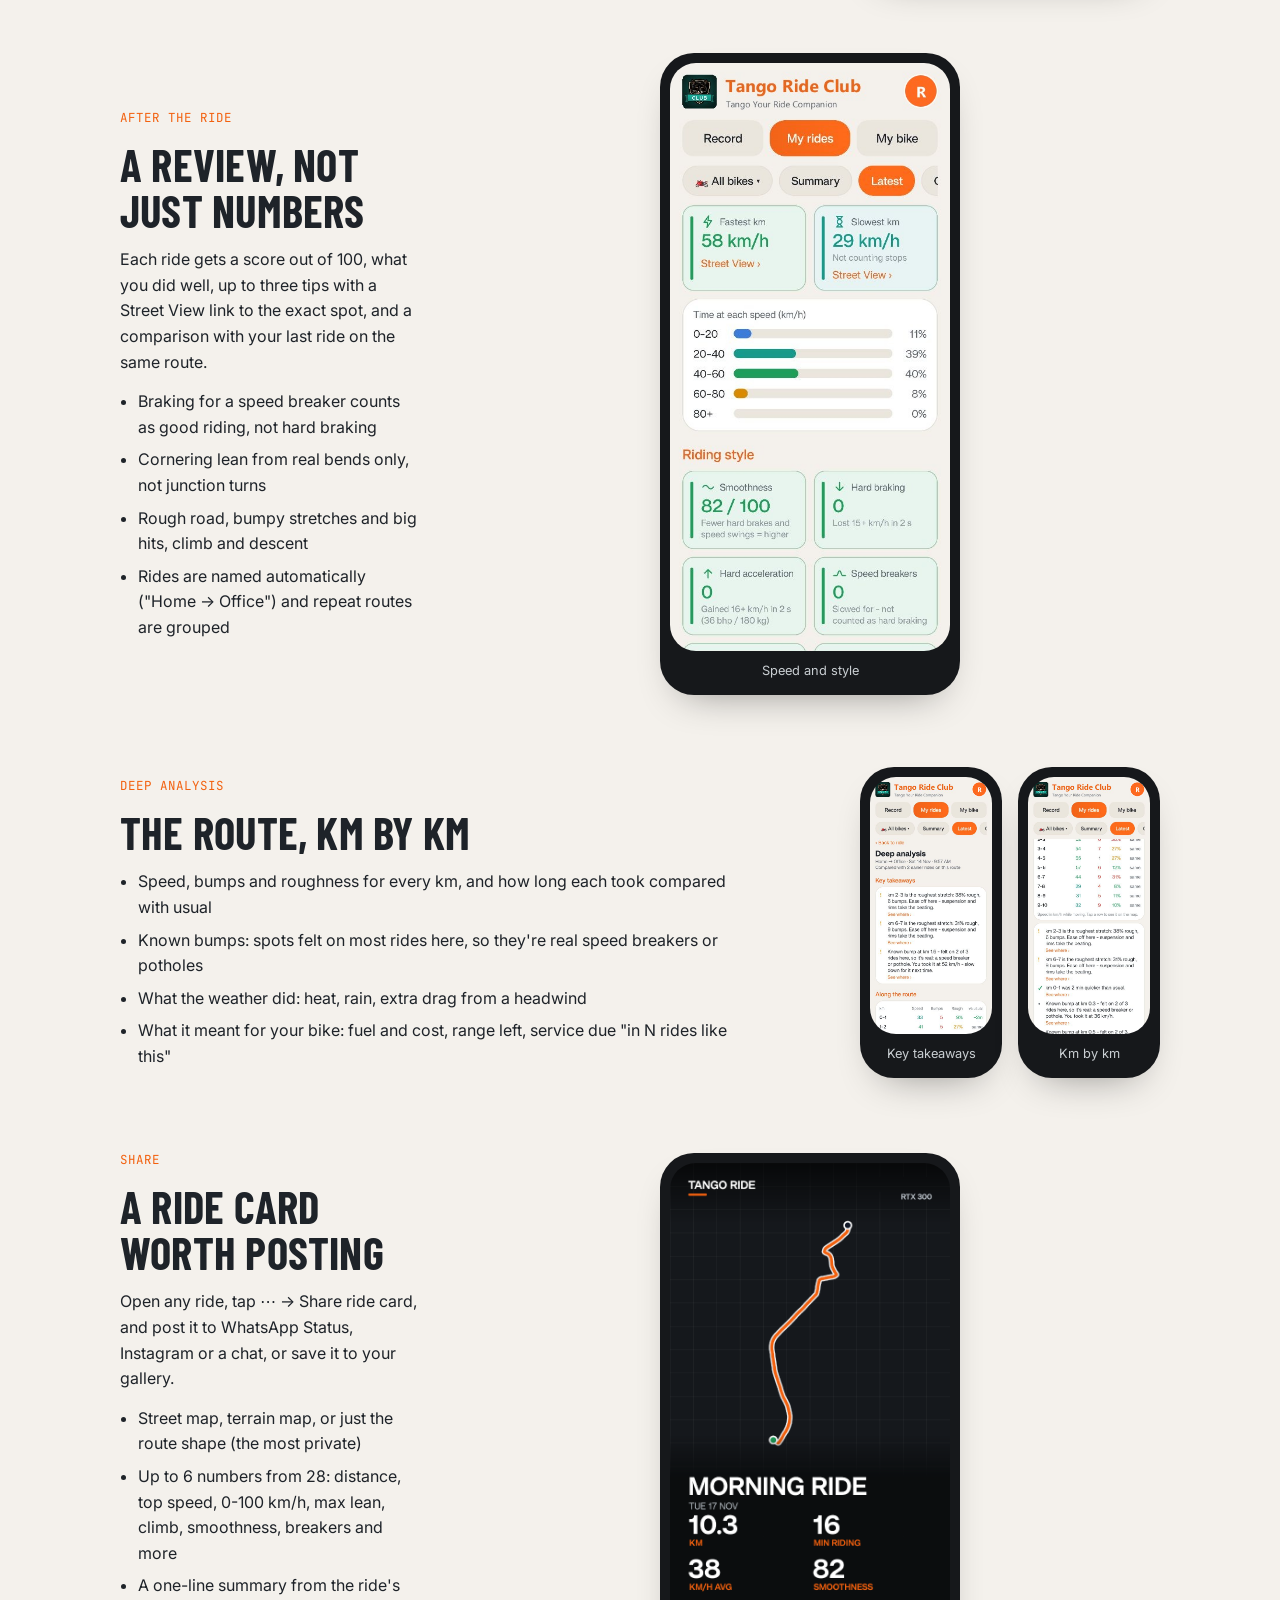
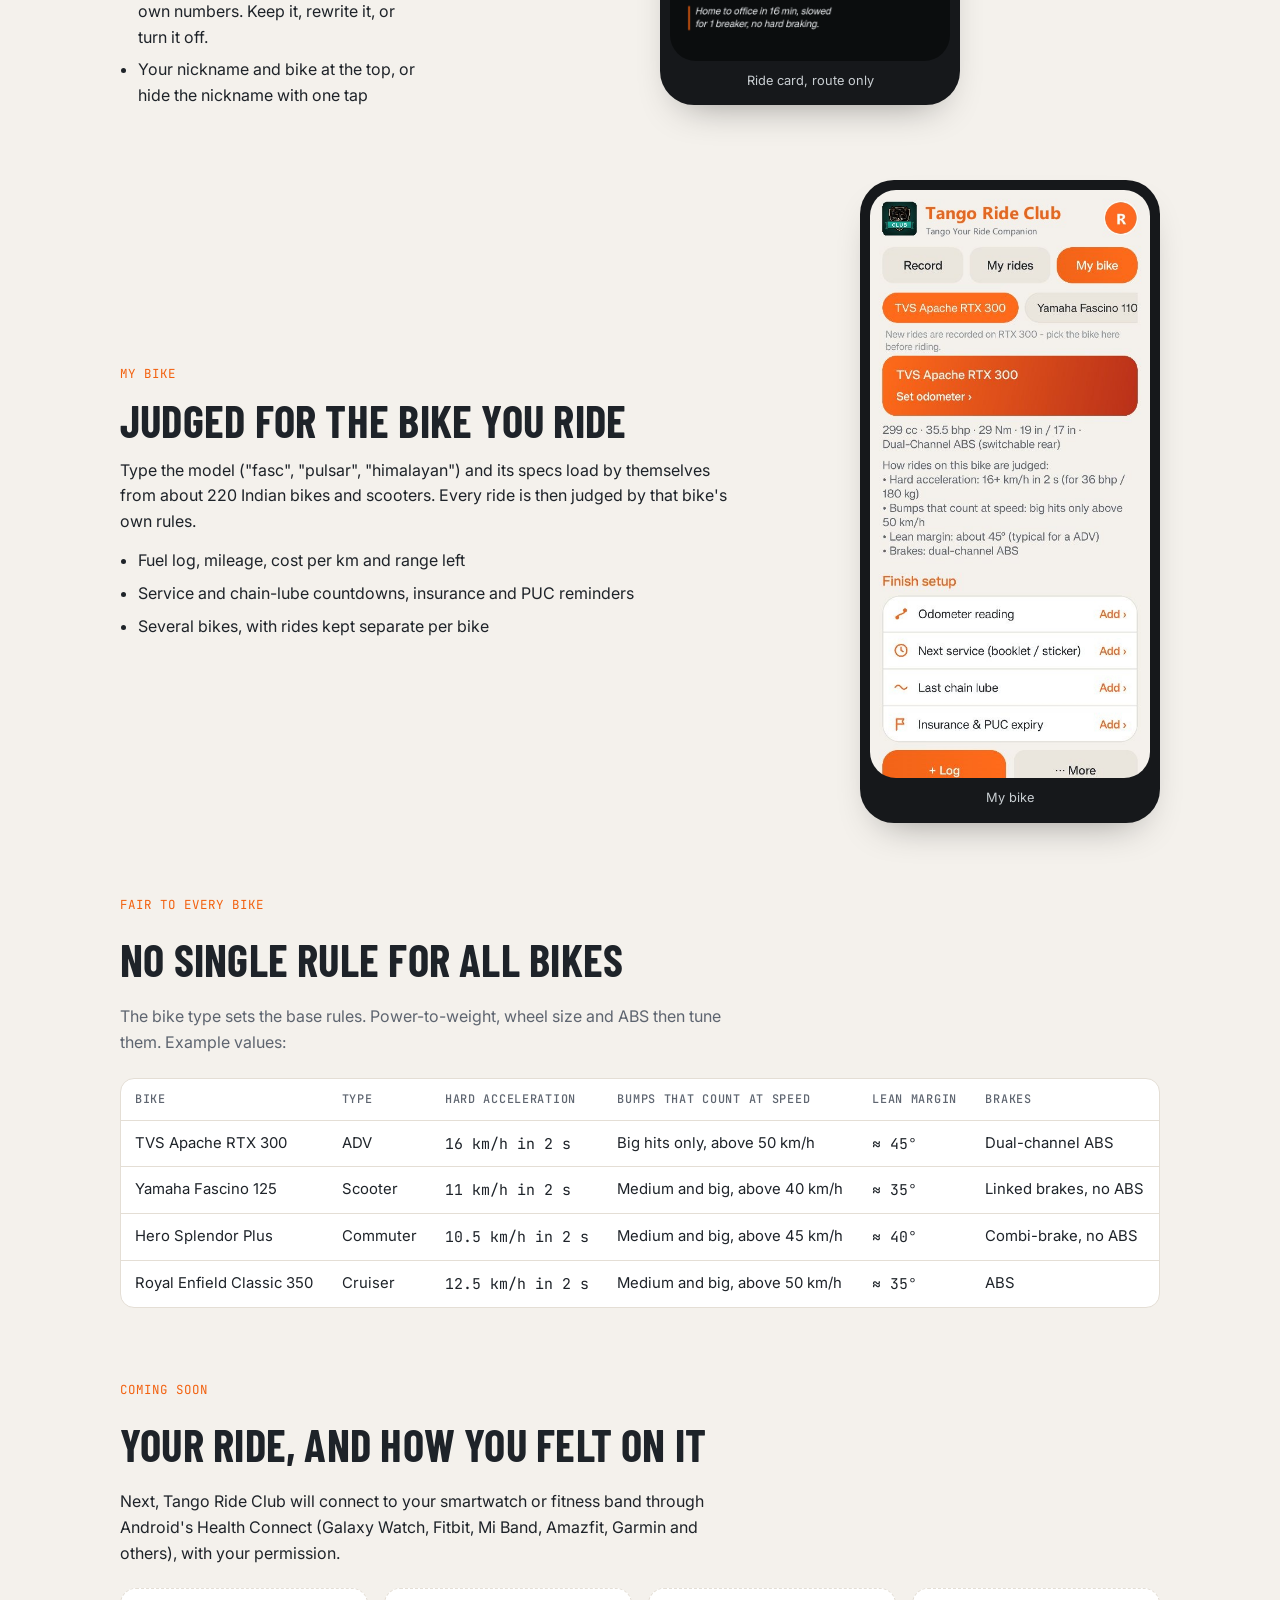
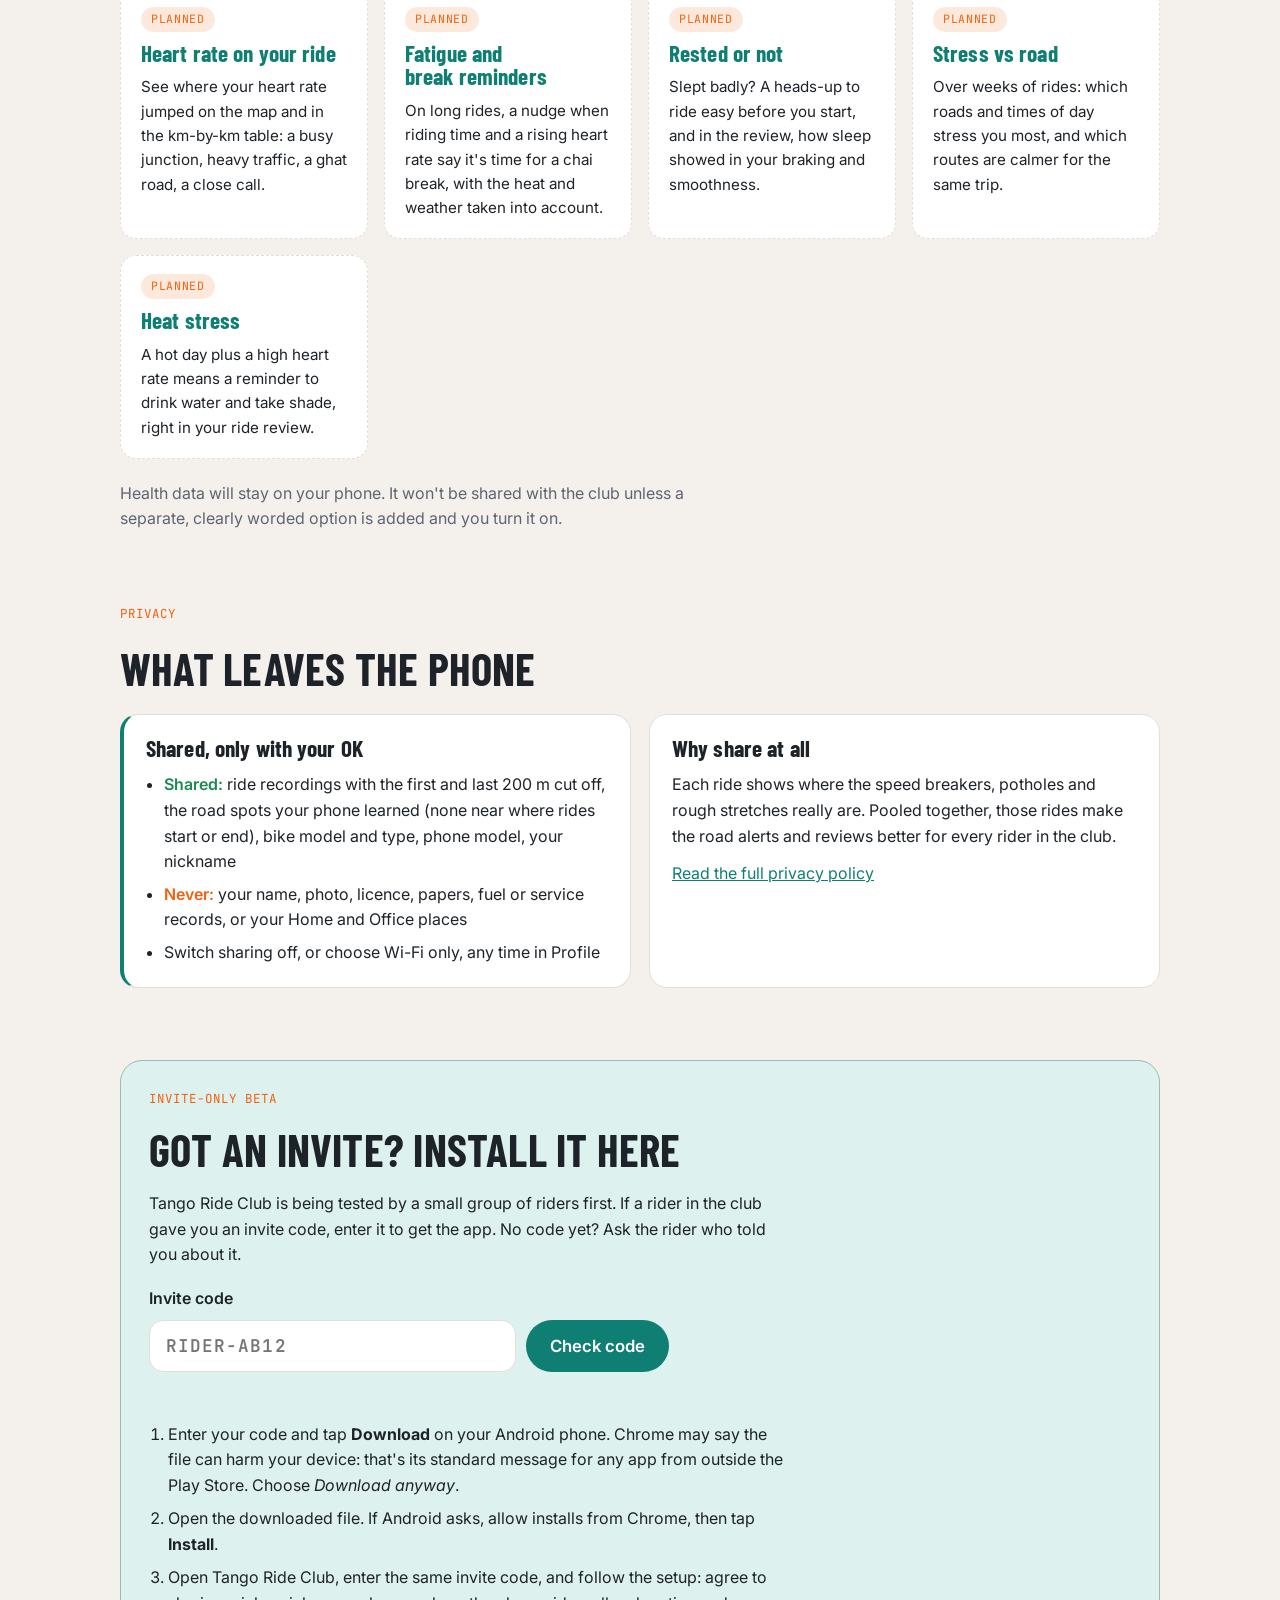
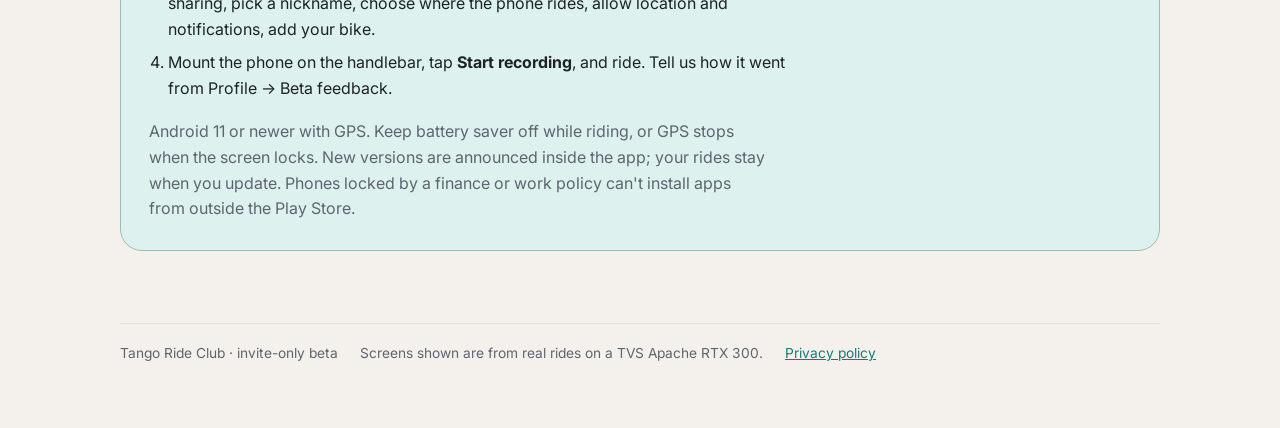
==== commit 47c47f46: "Club screenshots, coming-soon health features" ====
--- a/index.html
+++ b/index.html
@@ -23,6 +23,7 @@
     <nav aria-label="Sections">
       <a href="#alerts">Road alerts</a>
       <a href="#features">Features</a>
+      <a href="#soon">Coming soon</a>
       <a href="#privacy">Privacy</a>
       <a href="#download">Got an invite?</a>
     </nav>
@@ -201,6 +202,20 @@
         </tbody>
       </table>
     </div>
+  </section>
+
+  <section id="soon" aria-labelledby="soon-h">
+    <div class="eyebrow">Coming soon</div>
+    <h2 id="soon-h">Your ride, and how you felt on it</h2>
+    <p>Next, Tango Ride Club will connect to your smartwatch or fitness band through Android's Health Connect (Galaxy Watch, Fitbit, Mi Band, Amazfit, Garmin and others), with your permission.</p>
+    <div class="glance">
+      <div class="gcard soon"><span class="pill">Planned</span><h3>Heart rate on your ride</h3><p>See where your heart rate jumped on the map and in the km-by-km table: a busy junction, heavy traffic, a ghat road, a close call.</p></div>
+      <div class="gcard soon"><span class="pill">Planned</span><h3>Fatigue and break reminders</h3><p>On long rides, a nudge when riding time and a rising heart rate say it's time for a chai break, with the heat and weather taken into account.</p></div>
+      <div class="gcard soon"><span class="pill">Planned</span><h3>Rested or not</h3><p>Slept badly? A heads-up to ride easy before you start, and in the review, how sleep showed in your braking and smoothness.</p></div>
+      <div class="gcard soon"><span class="pill">Planned</span><h3>Stress vs road</h3><p>Over weeks of rides: which roads and times of day stress you most, and which routes are calmer for the same trip.</p></div>
+      <div class="gcard soon"><span class="pill">Planned</span><h3>Heat stress</h3><p>A hot day plus a high heart rate means a reminder to drink water and take shade, right in your ride review.</p></div>
+    </div>
+    <p class="muted">Health data will stay on your phone. It won't be shared with the club unless a separate, clearly worded option is added and you turn it on.</p>
   </section>
 
   <section id="privacy" aria-labelledby="privacy-h">
--- a/style.css
+++ b/style.css
@@ -155,3 +155,8 @@
 .invite button { border: none; cursor: pointer; font-family: var(--body); }
 .invite .status { min-height: 1.5em; color: var(--muted); }
 .got[hidden] { display: none; }
+
+/* Coming soon */
+.gcard.soon { border-style: dashed; }
+.gcard.soon p { font-size: 0.95rem; }
+.pill { justify-self: start; font-family: var(--mono); font-size: 0.72rem; letter-spacing: 0.06em; text-transform: uppercase; padding: 3px 10px; border-radius: 999px; background: var(--orange-soft); color: var(--orange); }
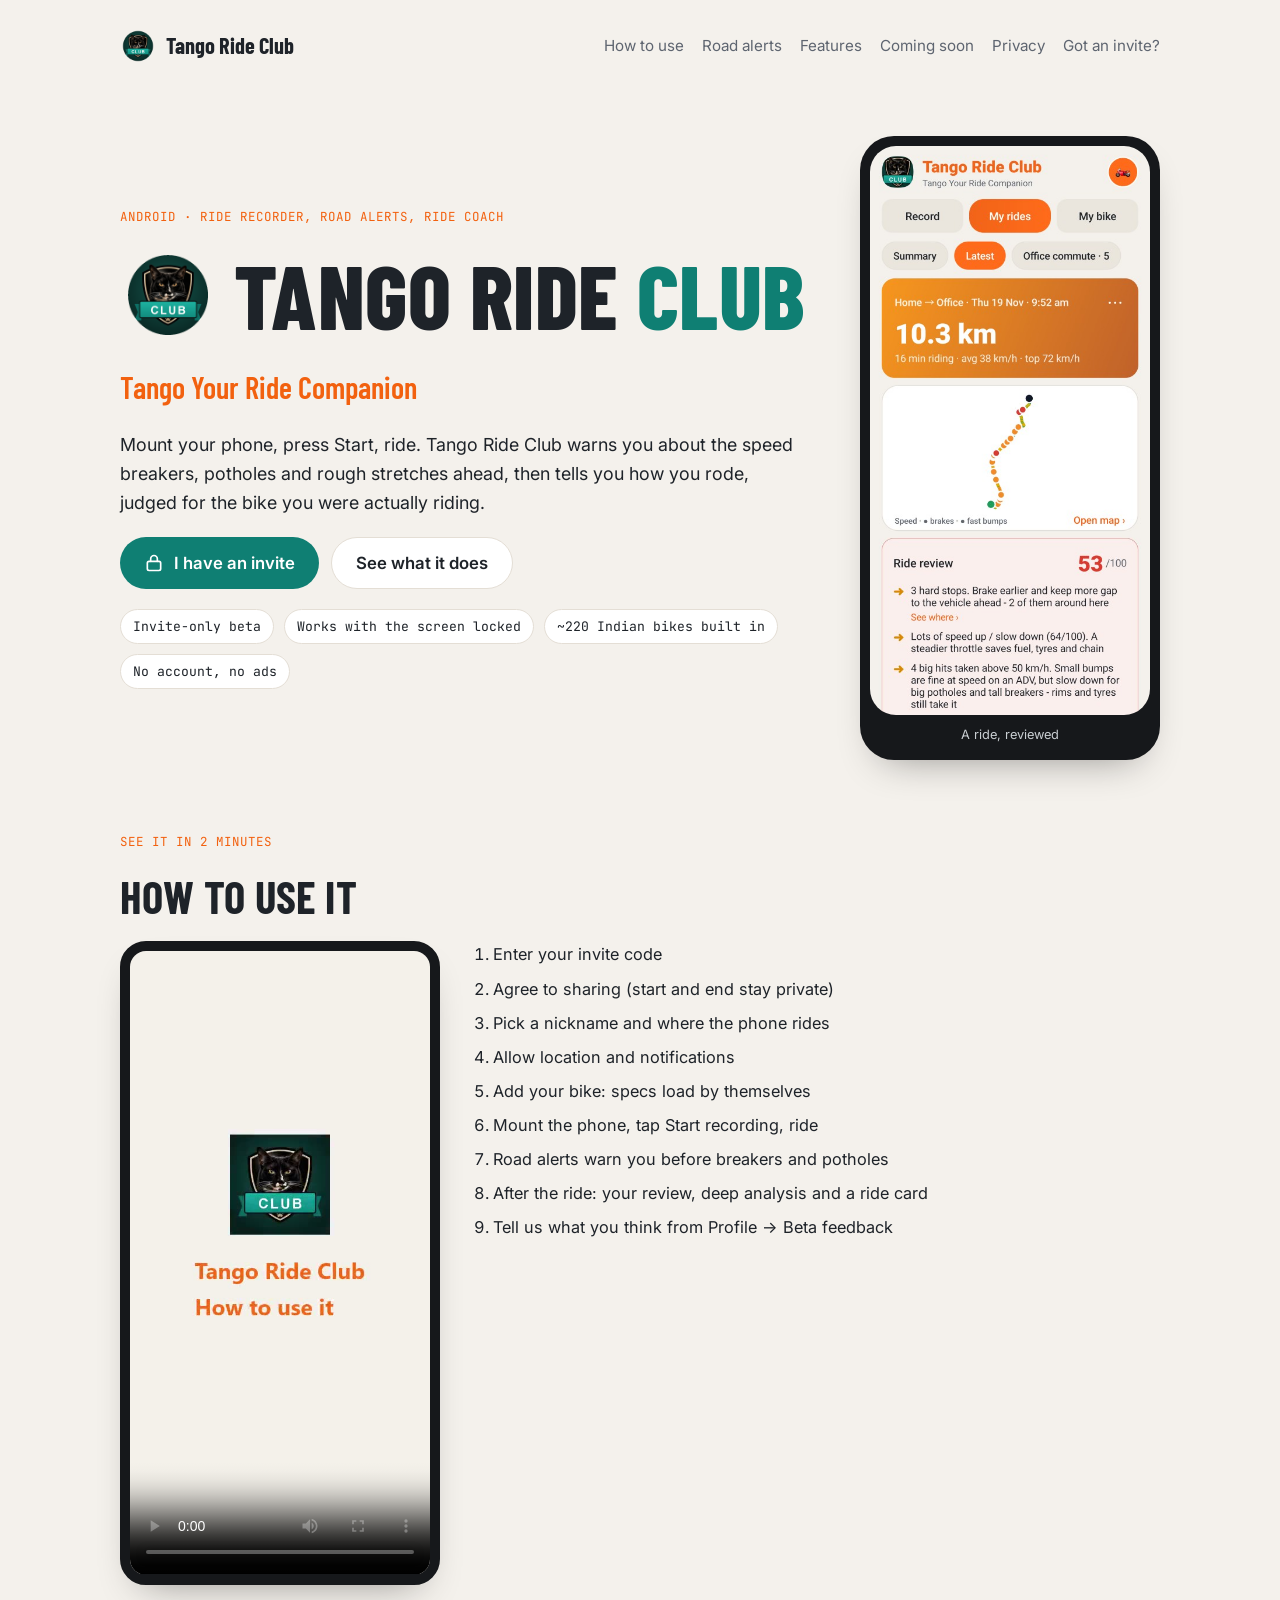
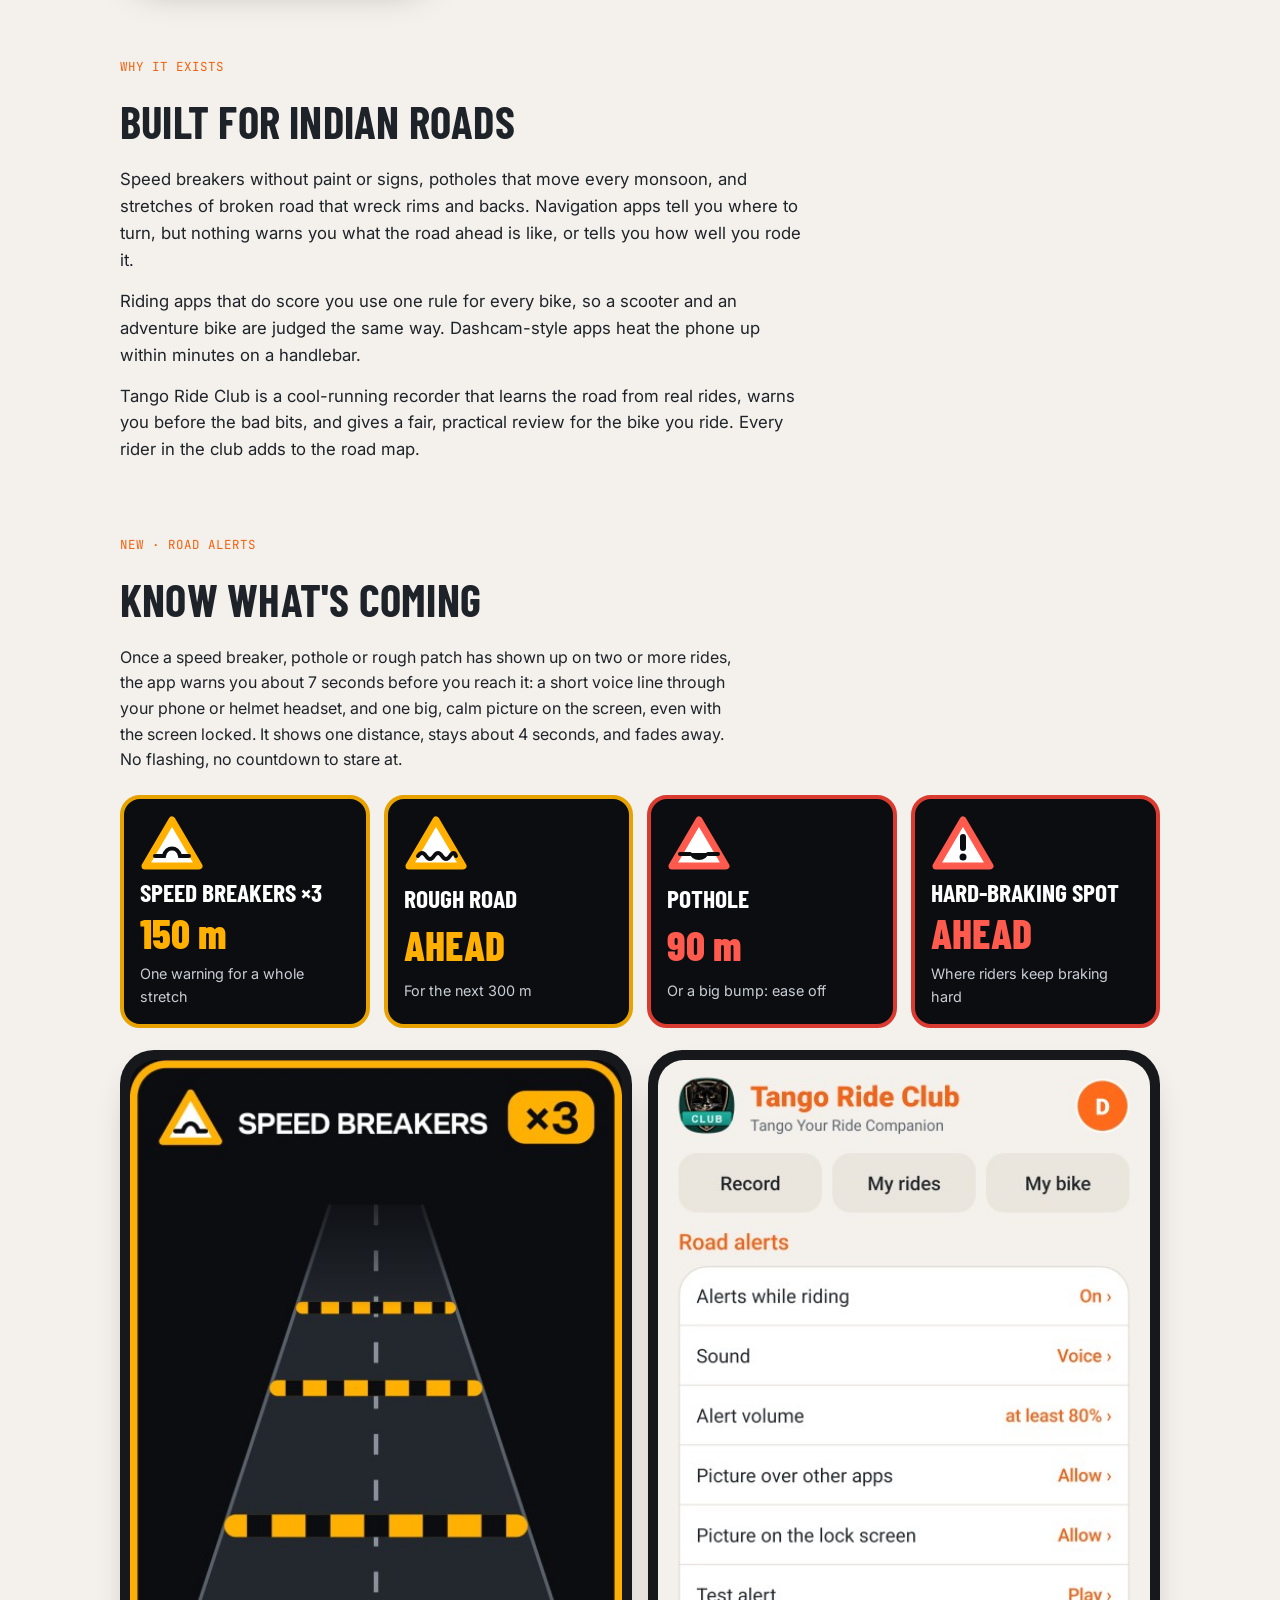
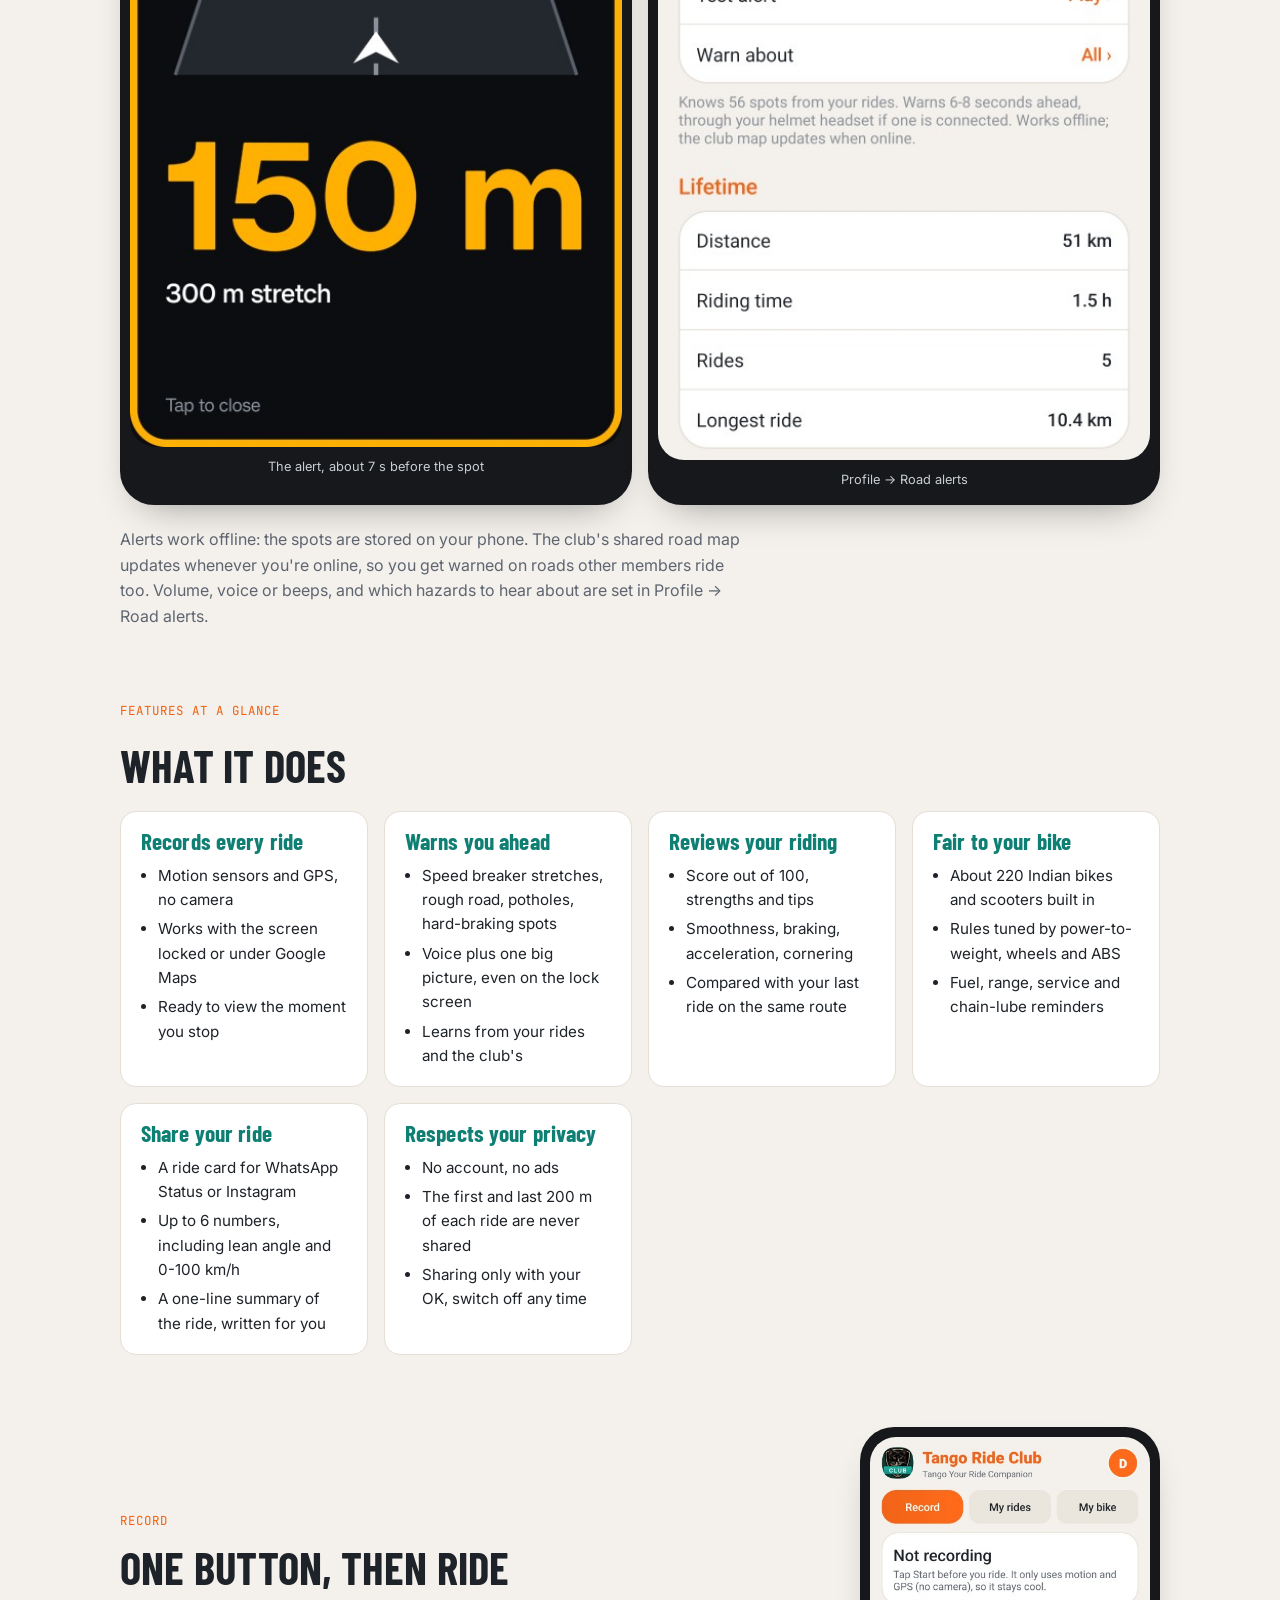
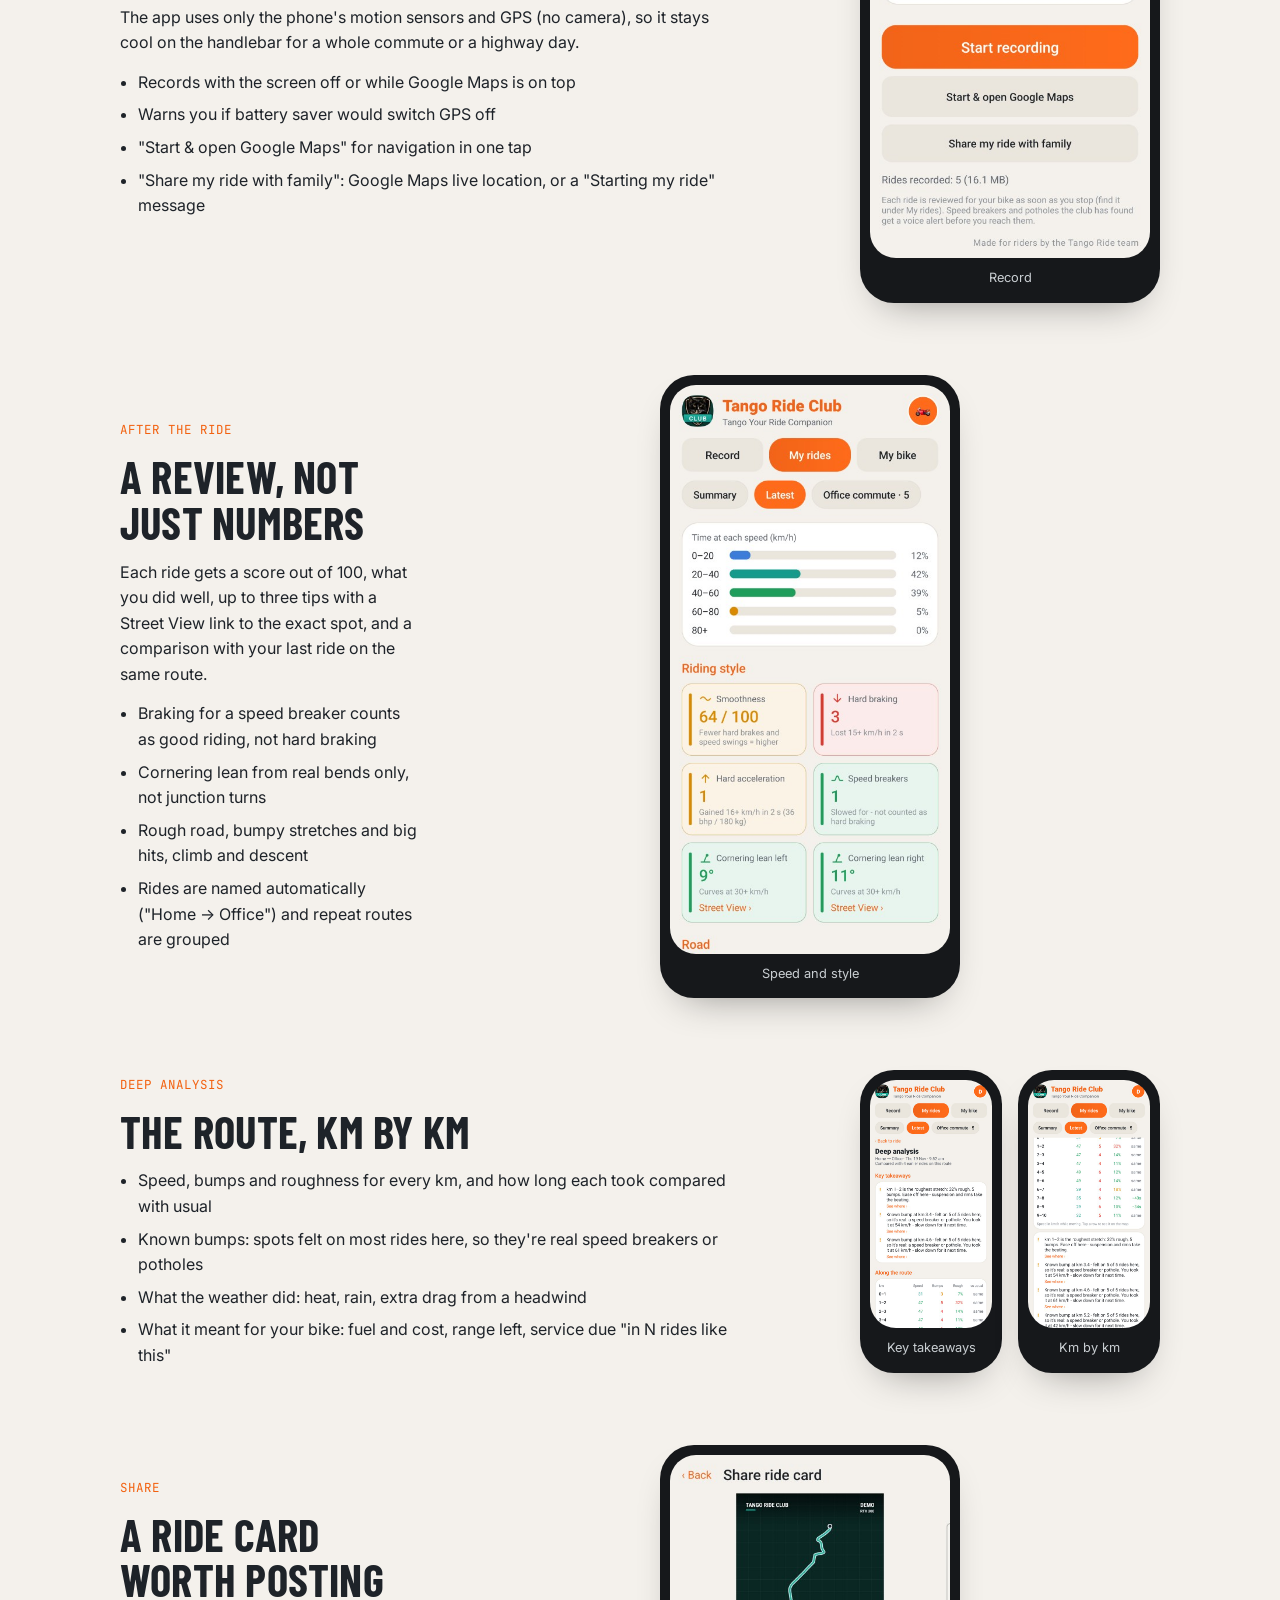
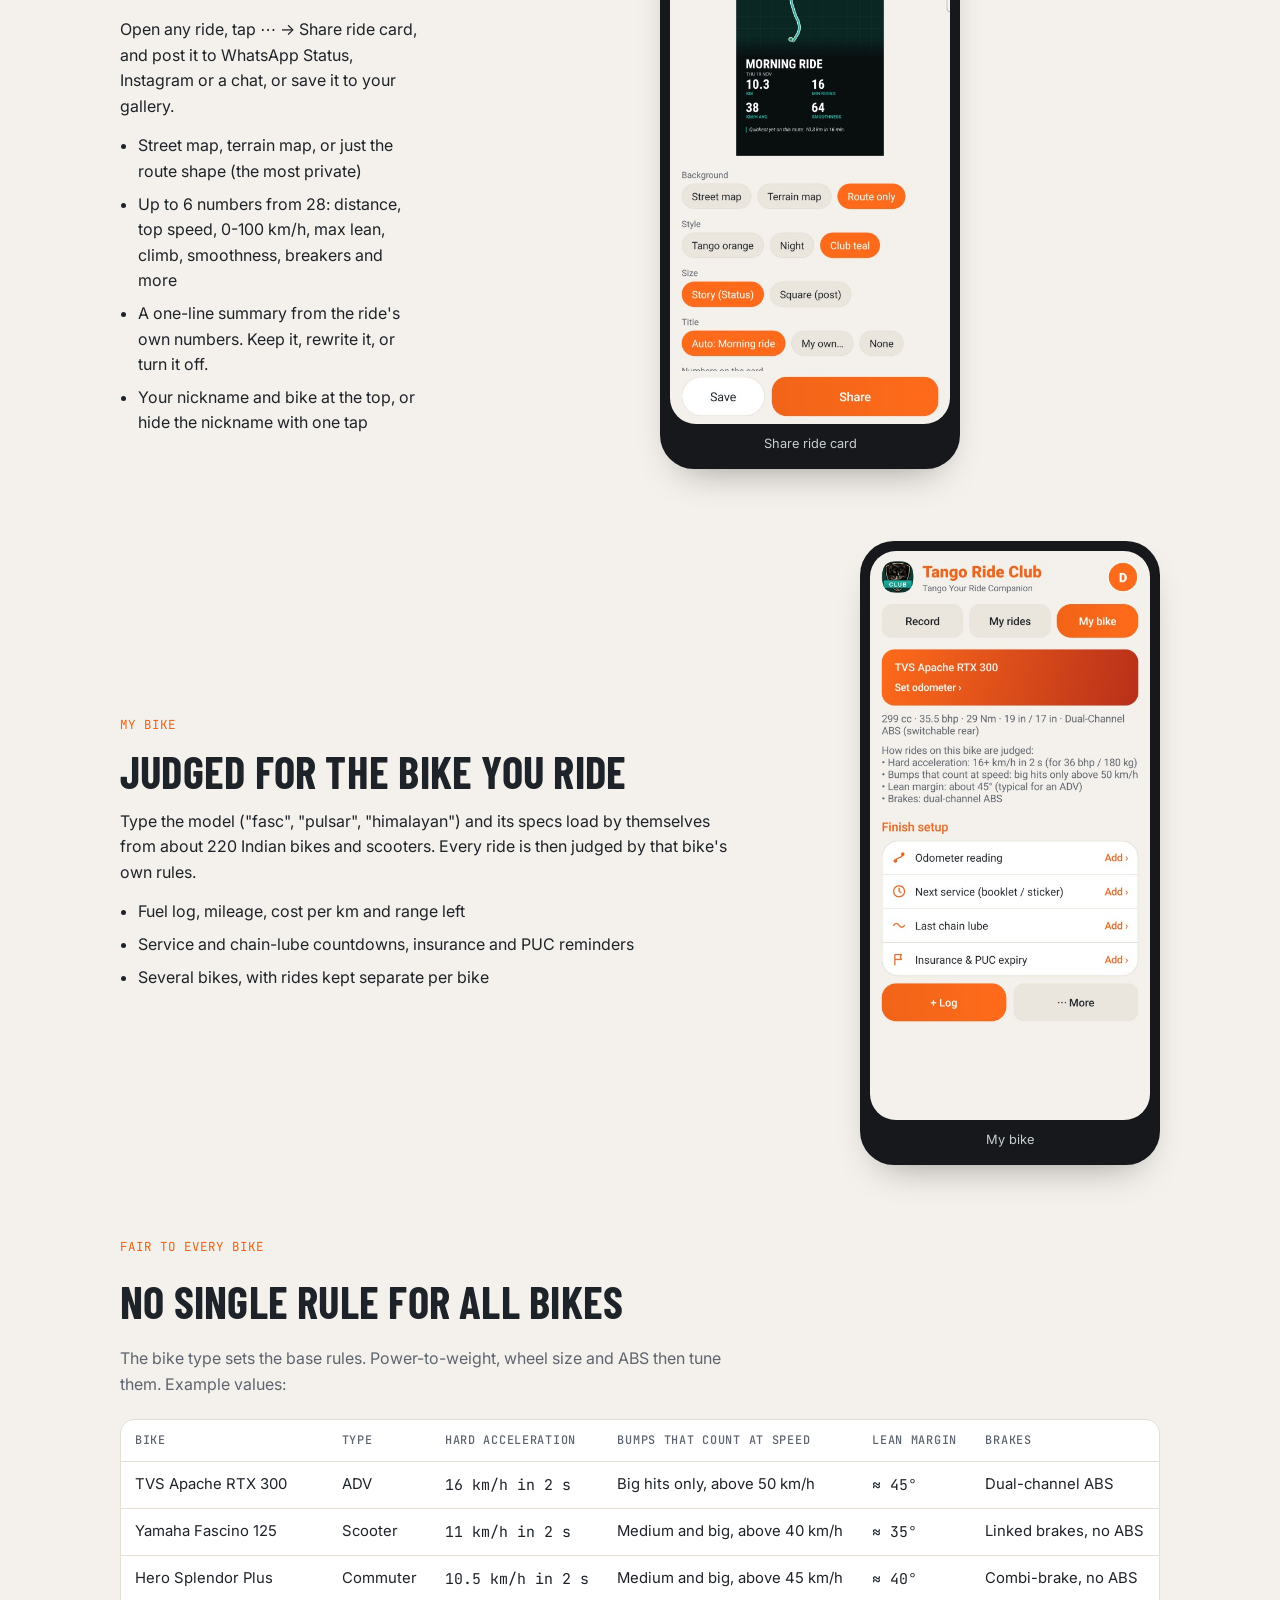
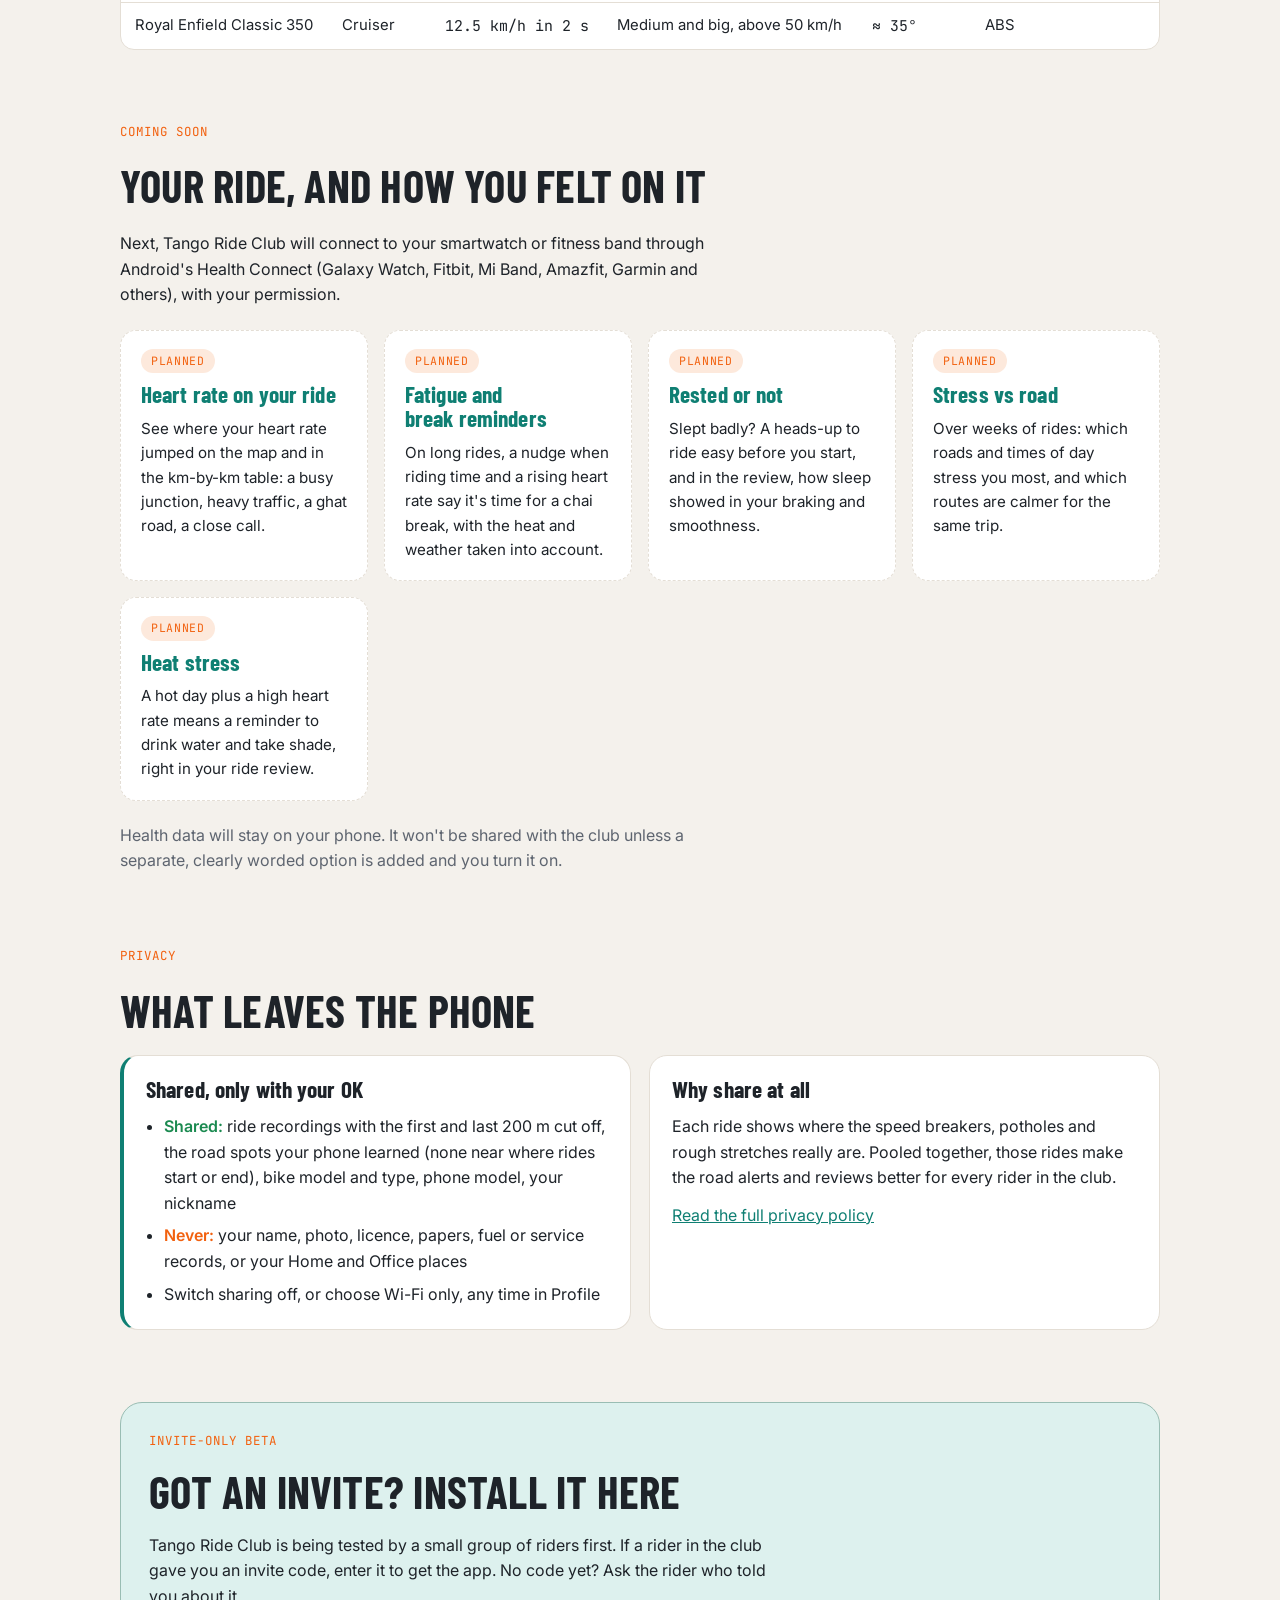
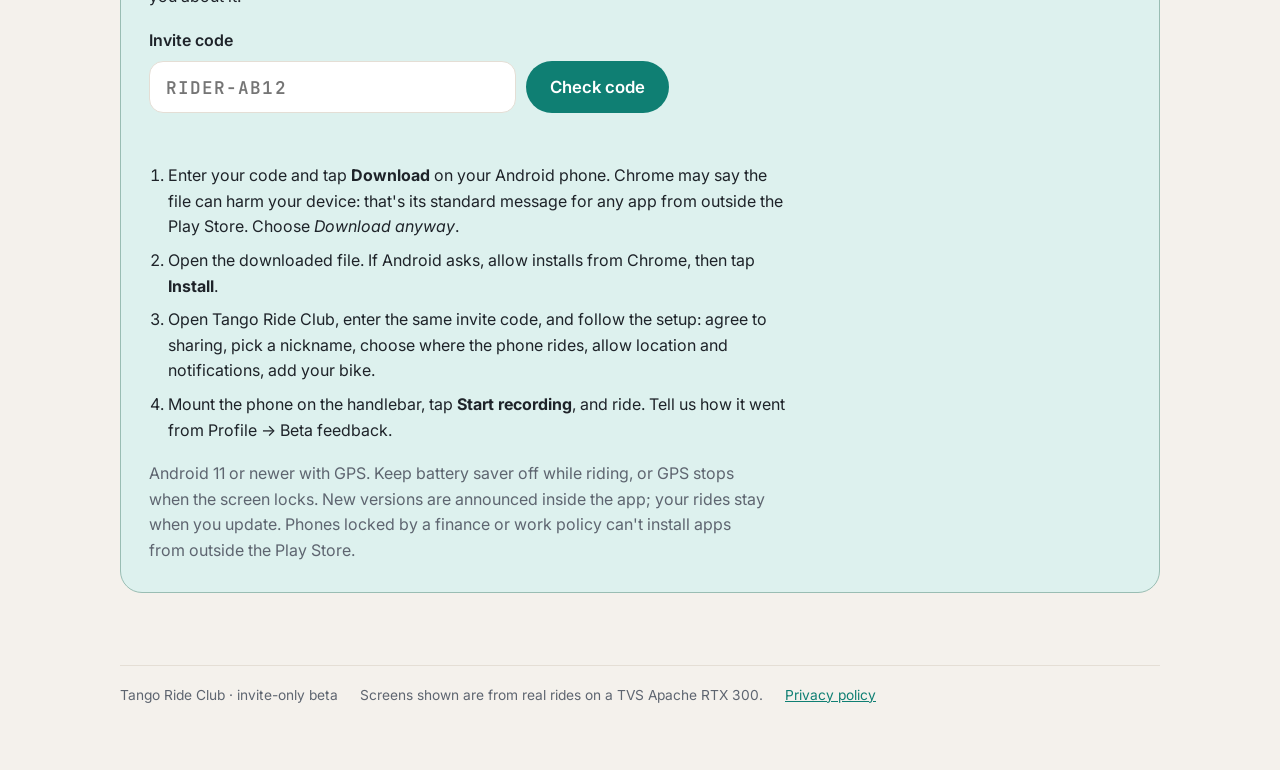
==== commit 61b74058: "Real Club screenshots, alert pictures, how-to video" ====
--- a/index.html
+++ b/index.html
@@ -21,6 +21,7 @@
   <header class="top">
     <a class="name" href="#"><img src="img/club_icon.png" alt="">Tango Ride Club</a>
     <nav aria-label="Sections">
+      <a href="#video">How to use</a>
       <a href="#alerts">Road alerts</a>
       <a href="#features">Features</a>
       <a href="#soon">Coming soon</a>
@@ -53,6 +54,27 @@
       </div>
     </div>
     <figure class="phone"><img src="img/s2_ride.jpg" alt="A ride page: 10.2 km, the trail drawing and a ride review scoring 85 out of 100" loading="eager"><figcaption>A ride, reviewed</figcaption></figure>
+  </section>
+
+  <section id="video" aria-labelledby="video-h">
+    <div class="eyebrow">See it in 2 minutes</div>
+    <h2 id="video-h">How to use it</h2>
+    <div class="howto">
+      <video controls playsinline preload="metadata" poster="video/poster.jpg" aria-label="Walkthrough: invite code, setup, adding your bike, recording, a road alert, the ride review, deep analysis, a ride card and beta feedback">
+        <source src="video/how-to.mp4" type="video/mp4">
+      </video>
+      <ol>
+        <li>Enter your invite code</li>
+        <li>Agree to sharing (start and end stay private)</li>
+        <li>Pick a nickname and where the phone rides</li>
+        <li>Allow location and notifications</li>
+        <li>Add your bike: specs load by themselves</li>
+        <li>Mount the phone, tap Start recording, ride</li>
+        <li>Road alerts warn you before breakers and potholes</li>
+        <li>After the ride: your review, deep analysis and a ride card</li>
+        <li>Tell us what you think from Profile → Beta feedback</li>
+      </ol>
+    </div>
   </section>
 
   <section aria-labelledby="why">
@@ -95,6 +117,10 @@
         <span>Where riders keep braking hard</span>
       </div>
     </div>
+    <div class="pair">
+      <figure class="phone"><img src="img/s_alert.jpg" alt="Full-screen alert: SPEED BREAKERS ×3, a road picture with three breakers, 150 m, 300 m stretch" loading="lazy"><figcaption>The alert, about 7 s before the spot</figcaption></figure>
+      <figure class="phone"><img src="img/s_alerts.jpg" alt="Road alerts settings: alerts on, voice, alert volume, picture permissions, test alert, warn about" loading="lazy"><figcaption>Profile → Road alerts</figcaption></figure>
+    </div>
     <p class="muted">Alerts work offline: the spots are stored on your phone. The club's shared road map updates whenever you're online, so you get warned on roads other members ride too. Volume, voice or beeps, and which hazards to hear about are set in Profile → Road alerts.</p>
   </section>
 
@@ -159,7 +185,7 @@
   </section>
 
   <section class="feature flip" aria-labelledby="f-card">
-    <figure class="phone"><img src="img/card_route.png" alt="Story card: the route shape of a 10.3 km morning ride on an RTX 300 with distance, riding time, average speed and smoothness" loading="lazy"><figcaption>Ride card, route only</figcaption></figure>
+    <figure class="phone"><img src="img/s_card.jpg" alt="Share ride card editor: a Tango Ride Club story card in teal with 10.3 km, 16 min riding, 38 km/h average, smoothness 64 and a summary line, with background, style and size choices" loading="lazy"><figcaption>Share ride card</figcaption></figure>
     <div class="text">
       <div class="eyebrow">Share</div>
       <h2 id="f-card">A ride card worth posting</h2>
--- a/style.css
+++ b/style.css
@@ -160,3 +160,9 @@
 .gcard.soon { border-style: dashed; }
 .gcard.soon p { font-size: 0.95rem; }
 .pill { justify-self: start; font-family: var(--mono); font-size: 0.72rem; letter-spacing: 0.06em; text-transform: uppercase; padding: 3px 10px; border-radius: 999px; background: var(--orange-soft); color: var(--orange); }
+
+/* How-to video */
+.howto { display: grid; grid-template-columns: 320px minmax(0, 1fr); gap: 32px; align-items: start; }
+.howto video { width: 100%; max-width: 320px; border-radius: 26px; background: var(--phone); border: 10px solid var(--phone); box-shadow: 0 18px 40px -22px rgba(0,0,0,.45); justify-self: center; }
+.howto ol { margin: 0; padding-left: 1.3em; display: grid; gap: 8px; font-size: 1.02rem; }
+@media (max-width: 760px) { .howto { grid-template-columns: 1fr; } }
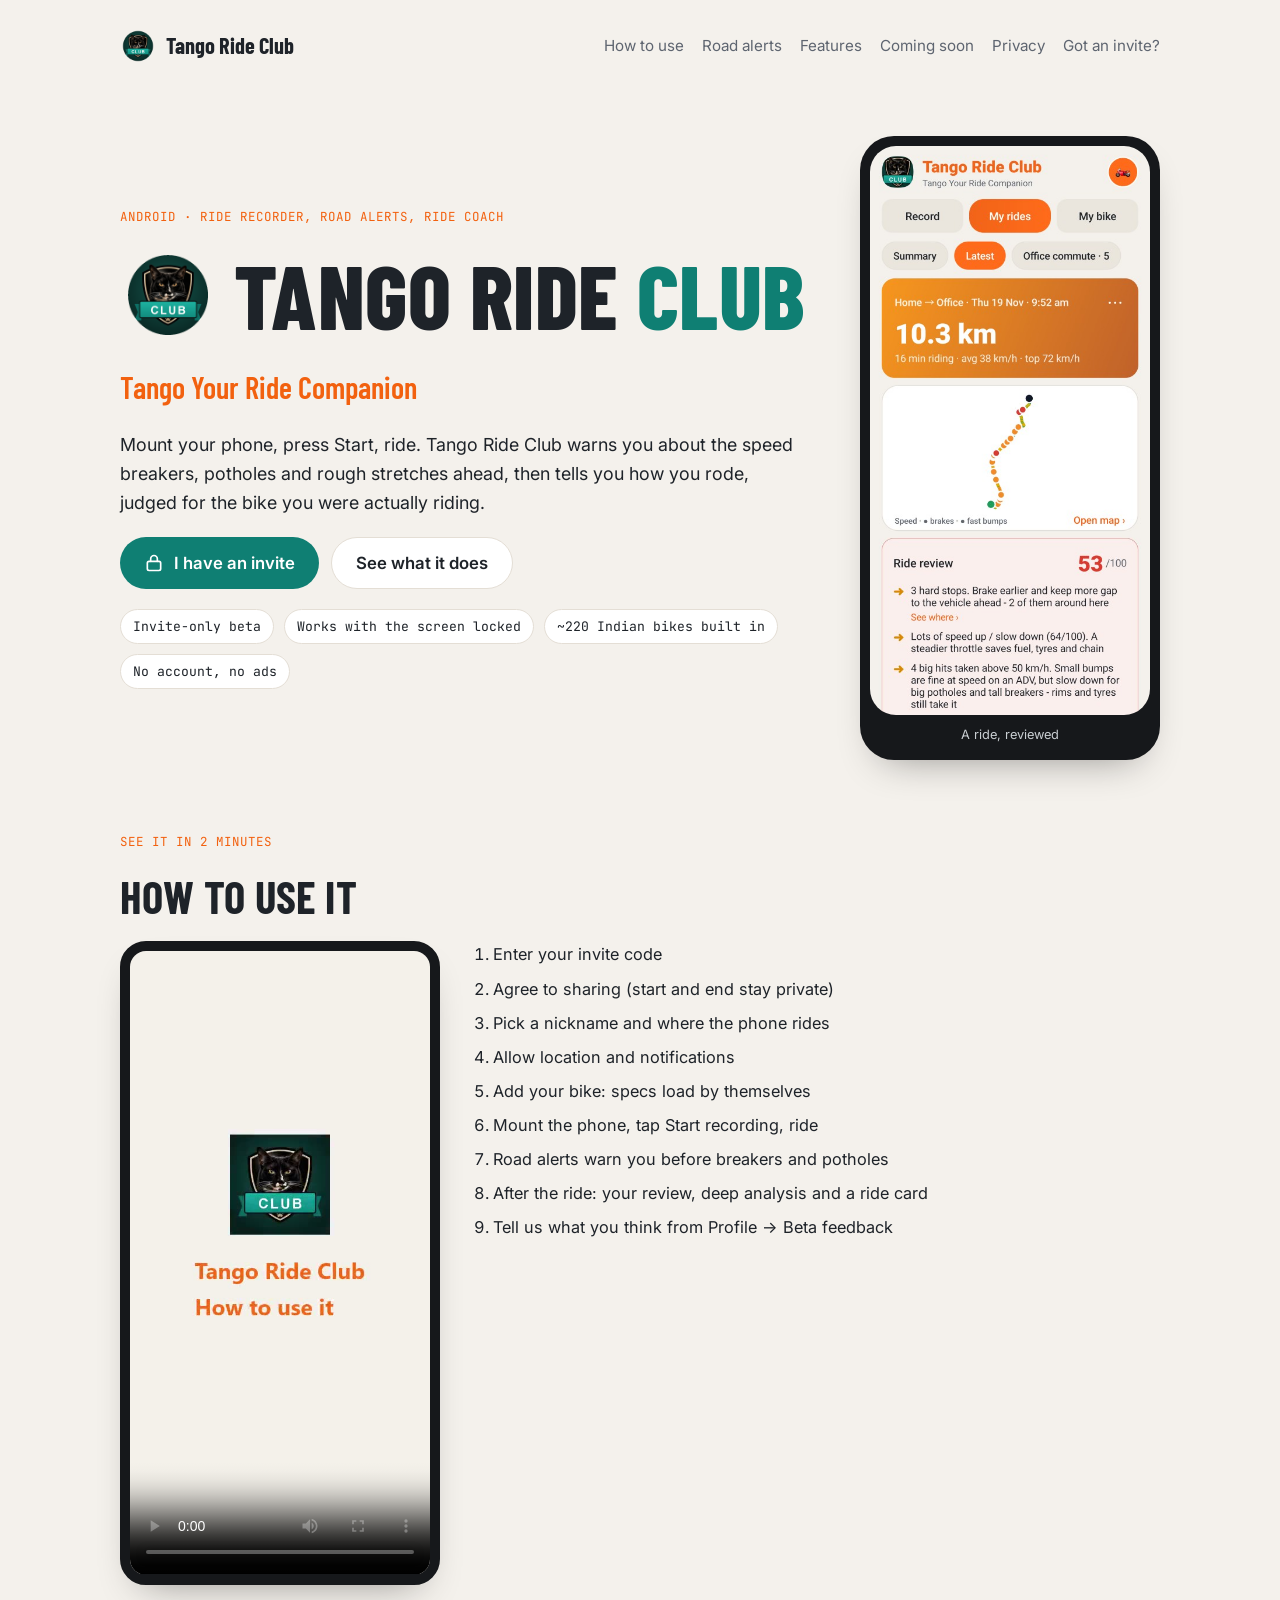
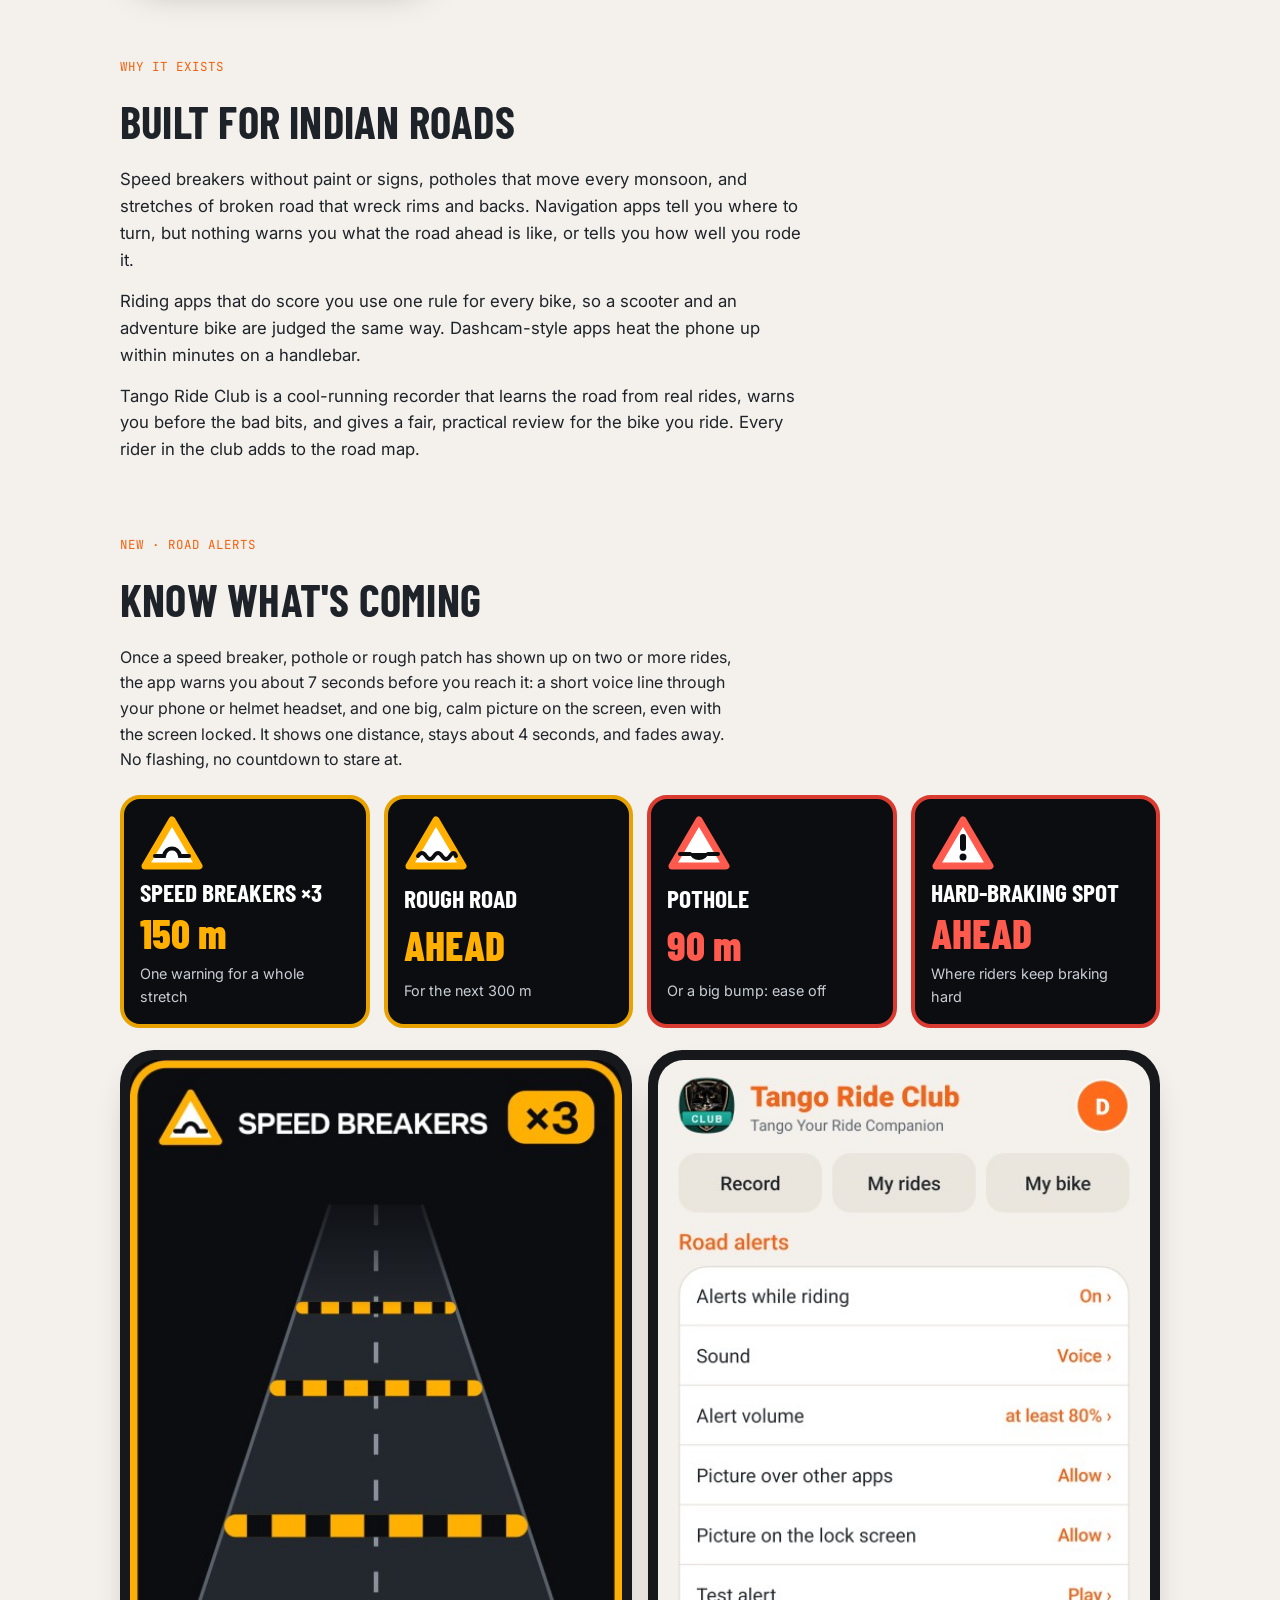
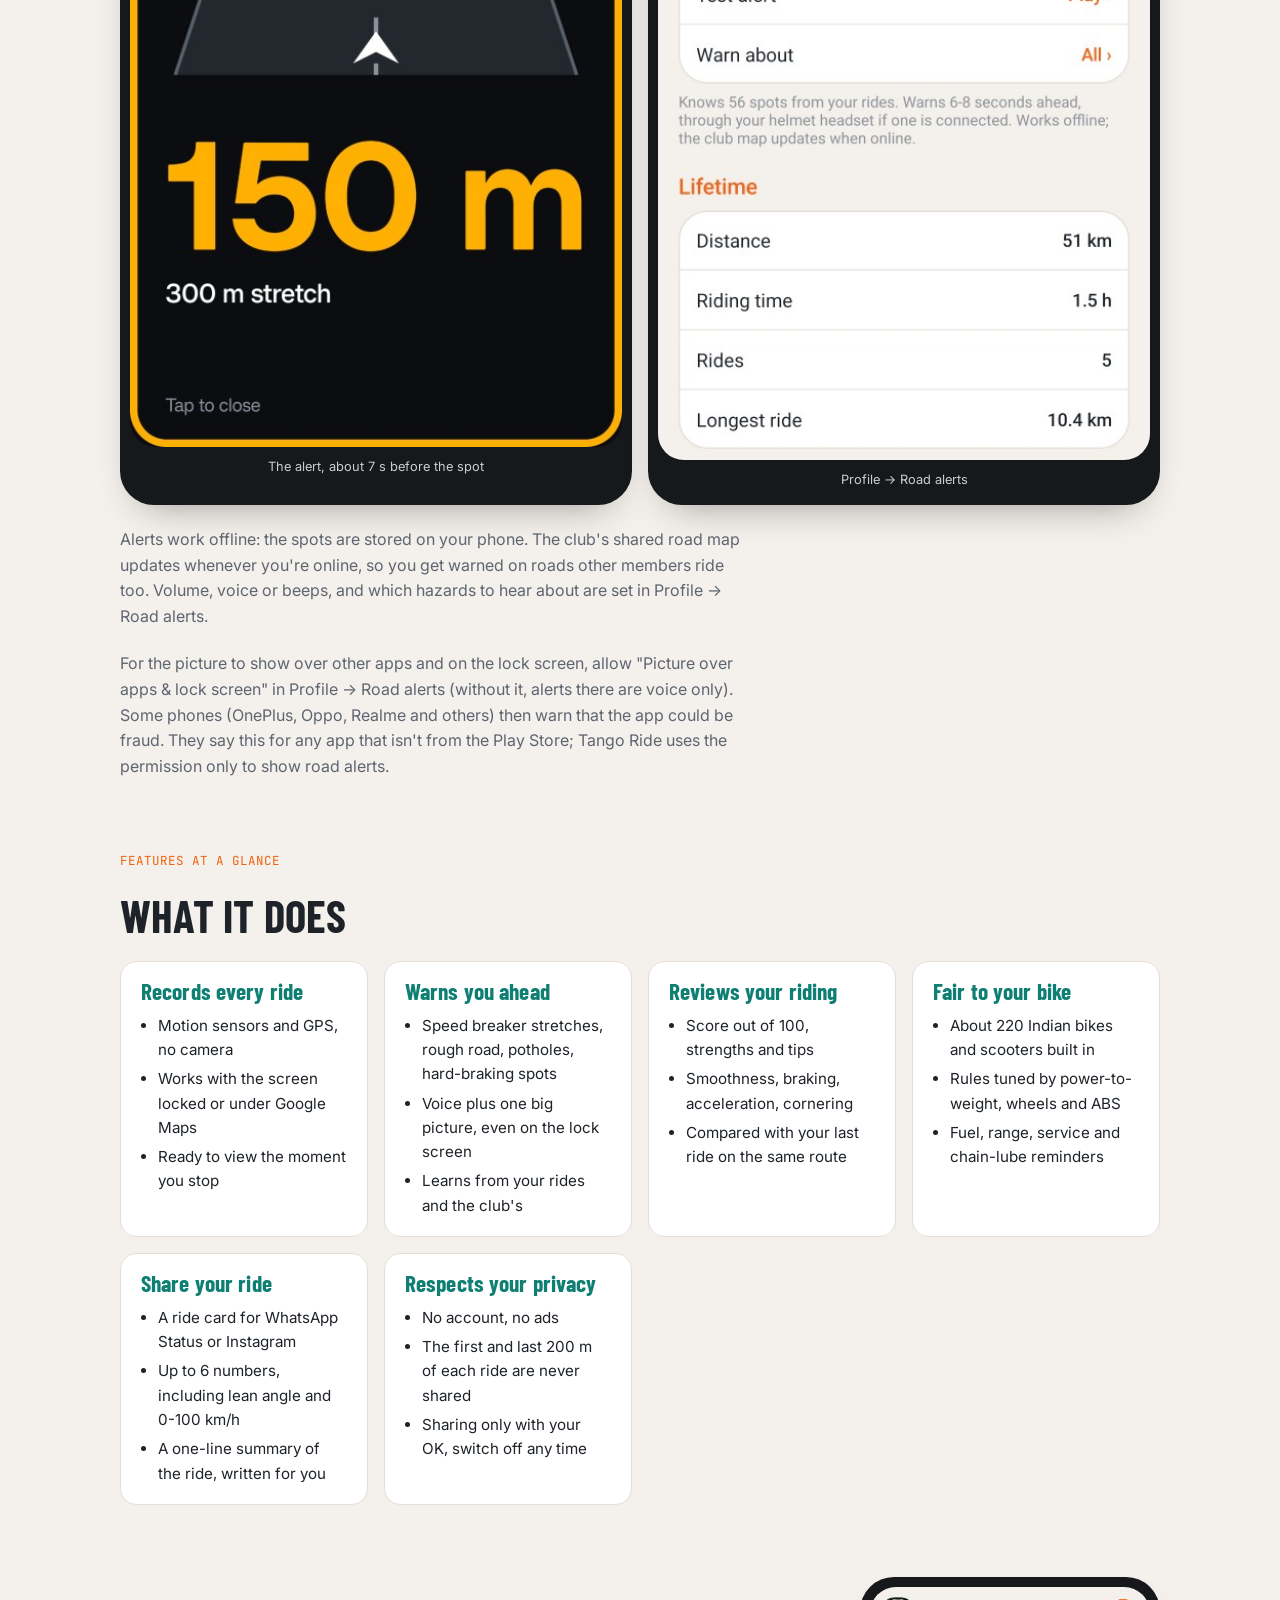
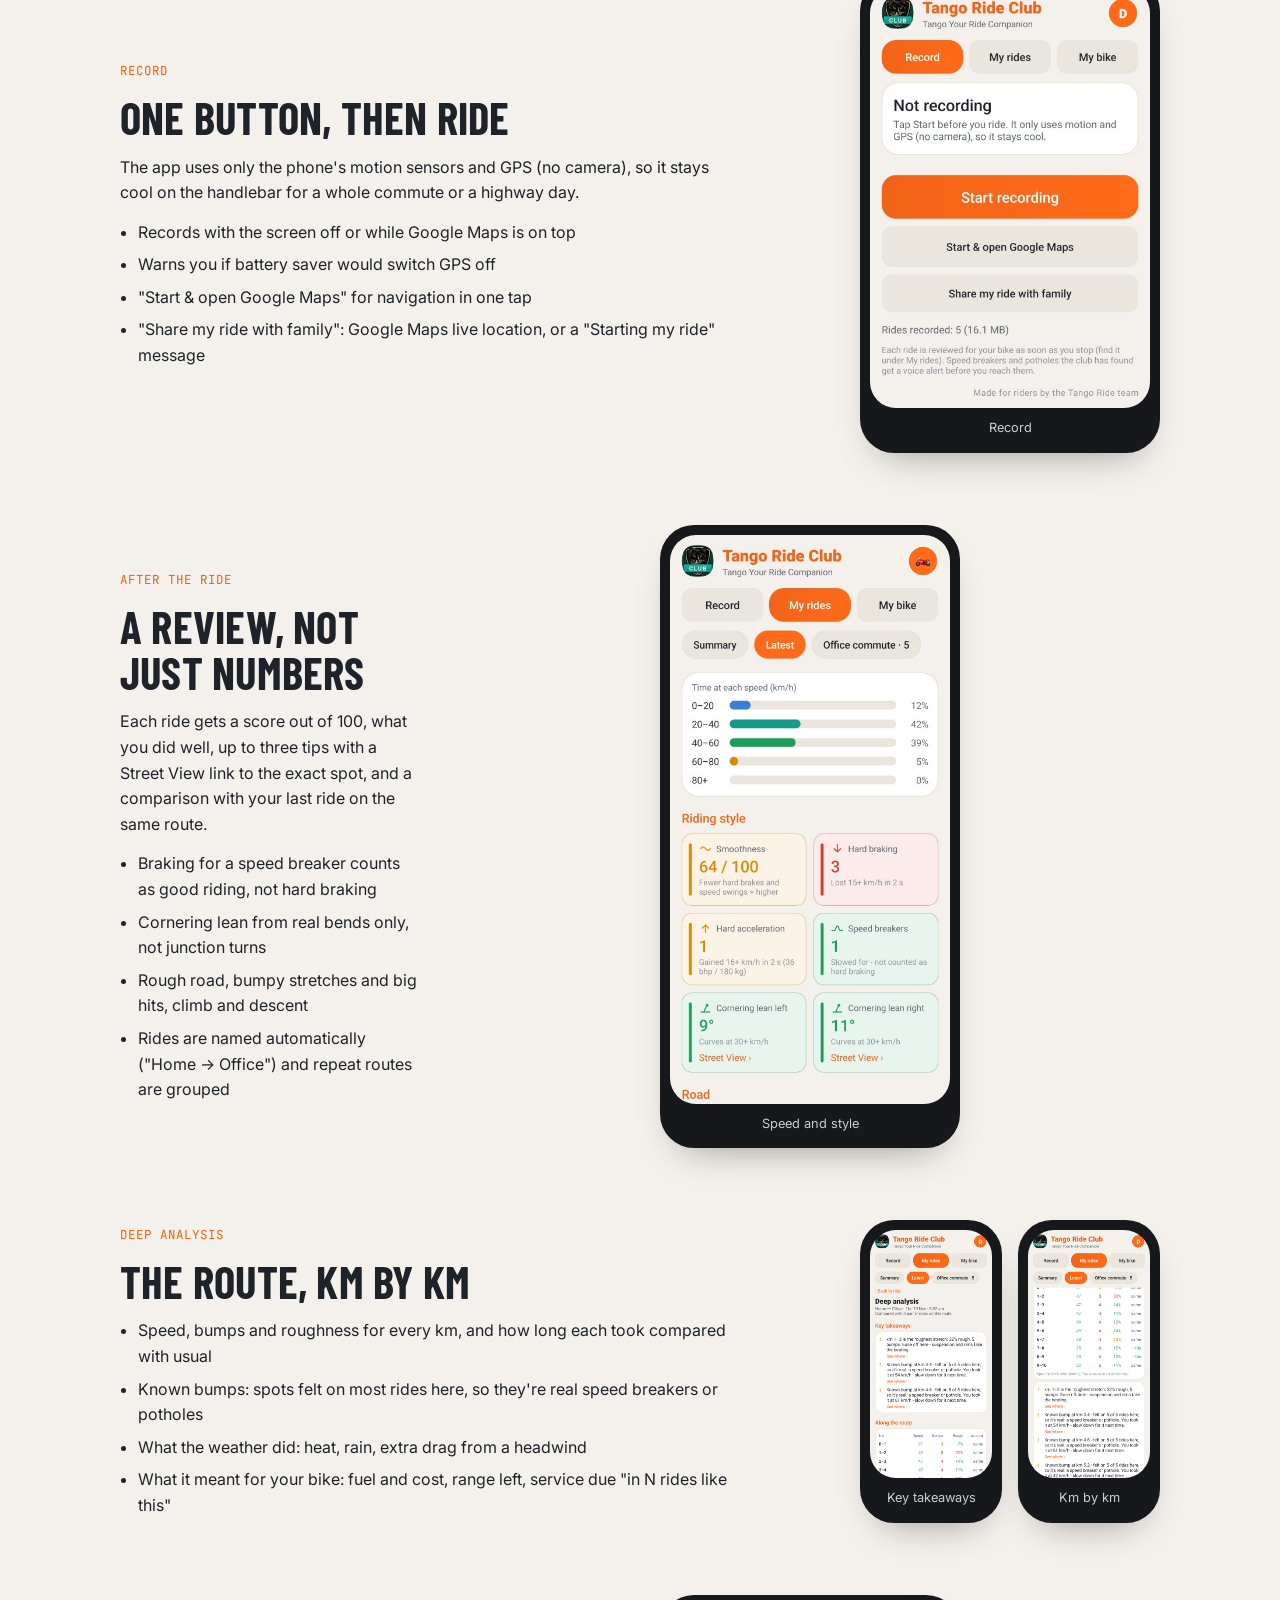
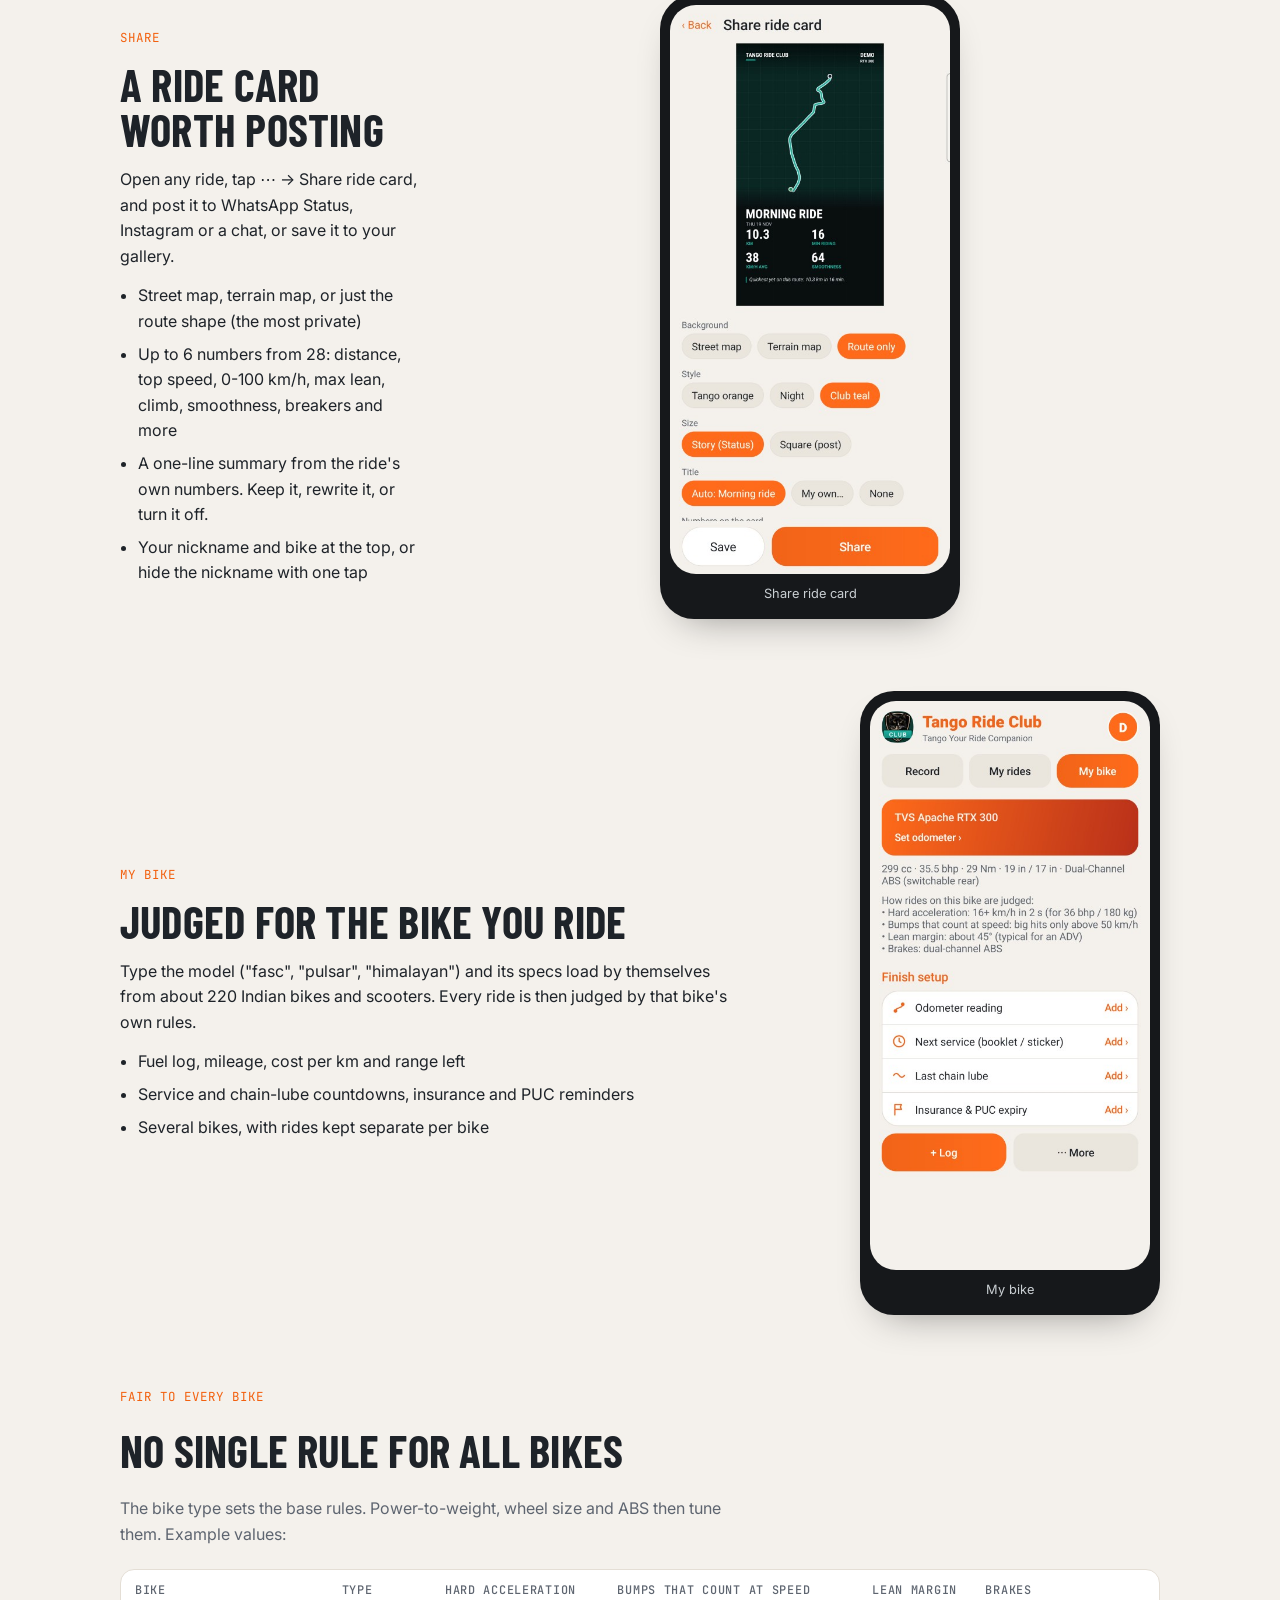
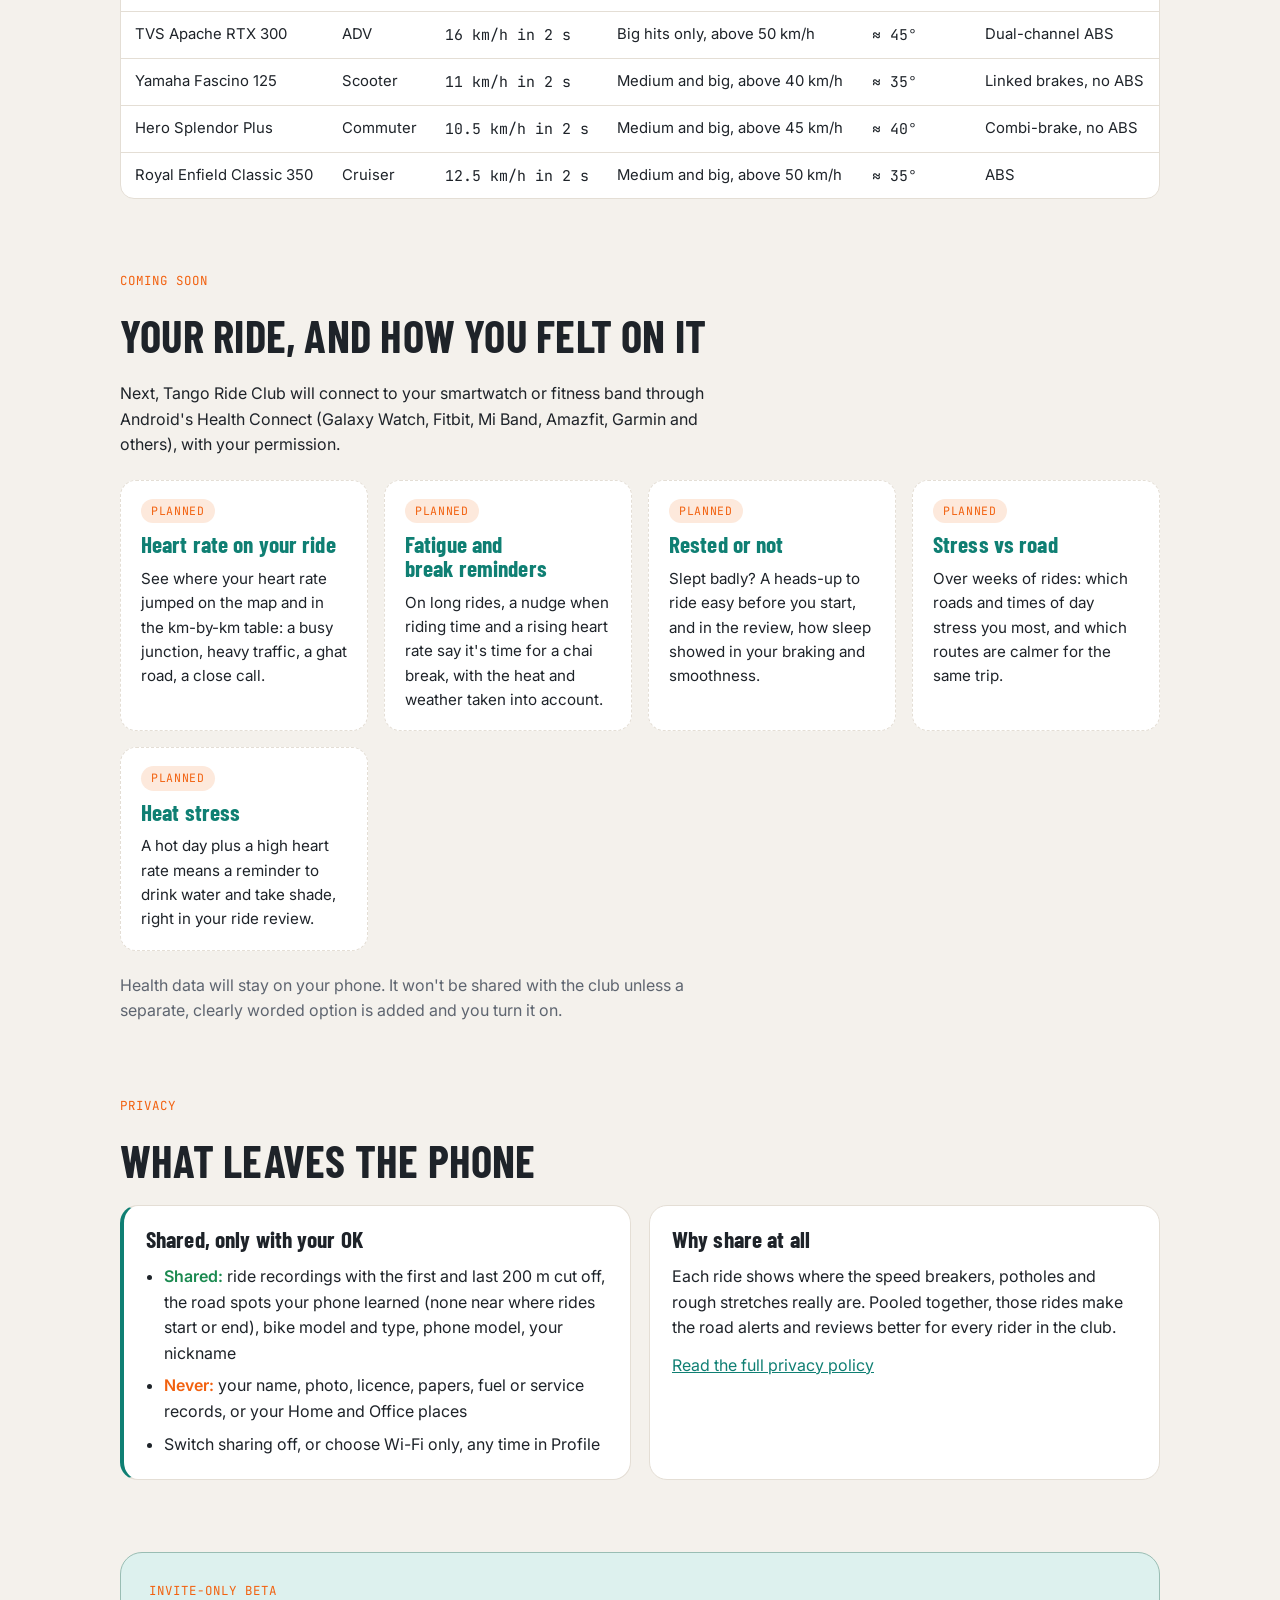
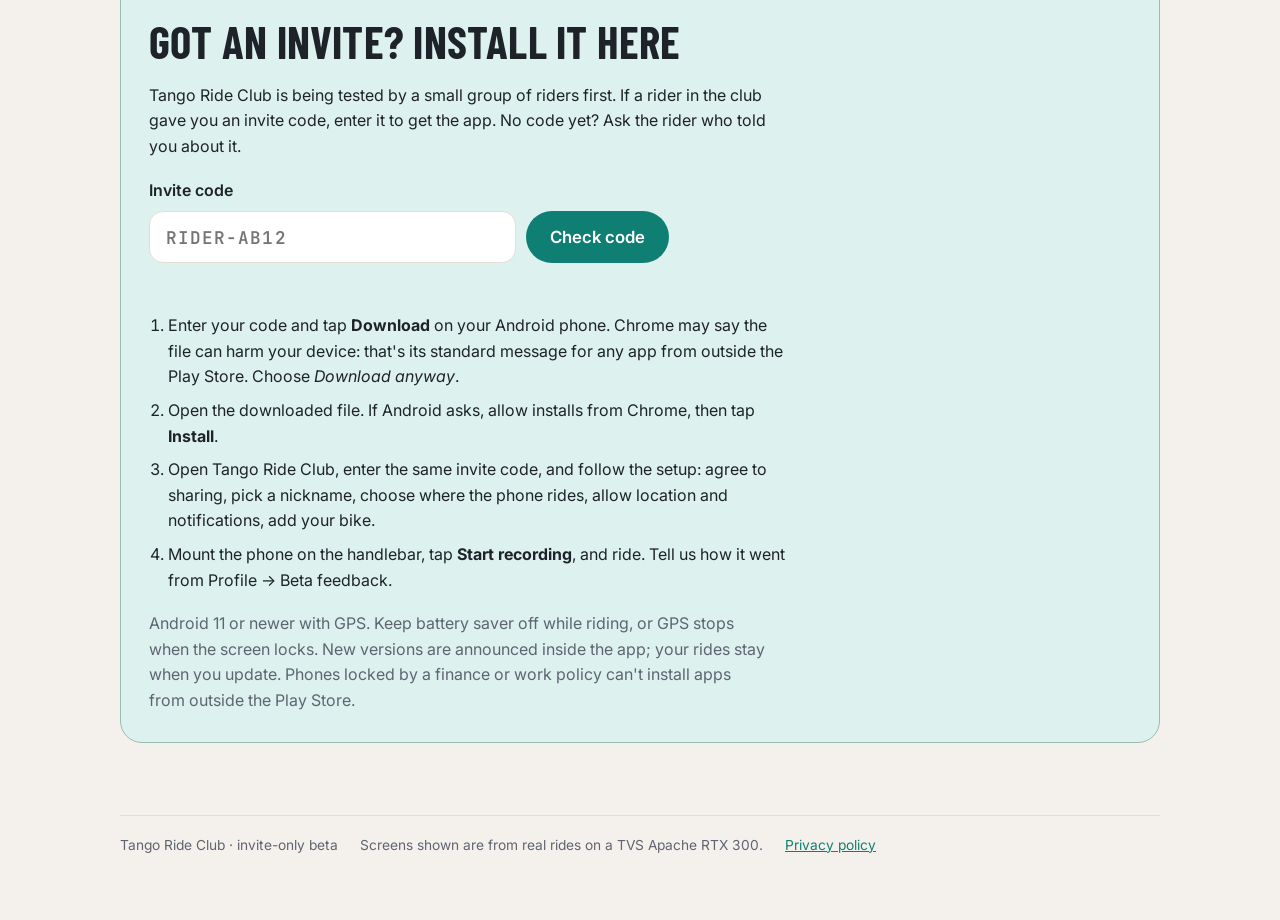
==== commit a505a5fe: "Road alerts: note about the picture permission and phone warnings Co-Authored-By: Claude Opus 5.5 <n" ====
--- a/index.html
+++ b/index.html
@@ -122,6 +122,7 @@
       <figure class="phone"><img src="img/s_alerts.jpg" alt="Road alerts settings: alerts on, voice, alert volume, picture permissions, test alert, warn about" loading="lazy"><figcaption>Profile → Road alerts</figcaption></figure>
     </div>
     <p class="muted">Alerts work offline: the spots are stored on your phone. The club's shared road map updates whenever you're online, so you get warned on roads other members ride too. Volume, voice or beeps, and which hazards to hear about are set in Profile → Road alerts.</p>
+    <p class="muted">For the picture to show over other apps and on the lock screen, allow "Picture over apps &amp; lock screen" in Profile → Road alerts (without it, alerts there are voice only). Some phones (OnePlus, Oppo, Realme and others) then warn that the app could be fraud. They say this for any app that isn't from the Play Store; Tango Ride uses the permission only to show road alerts.</p>
   </section>
 
   <section id="features" aria-labelledby="glance">
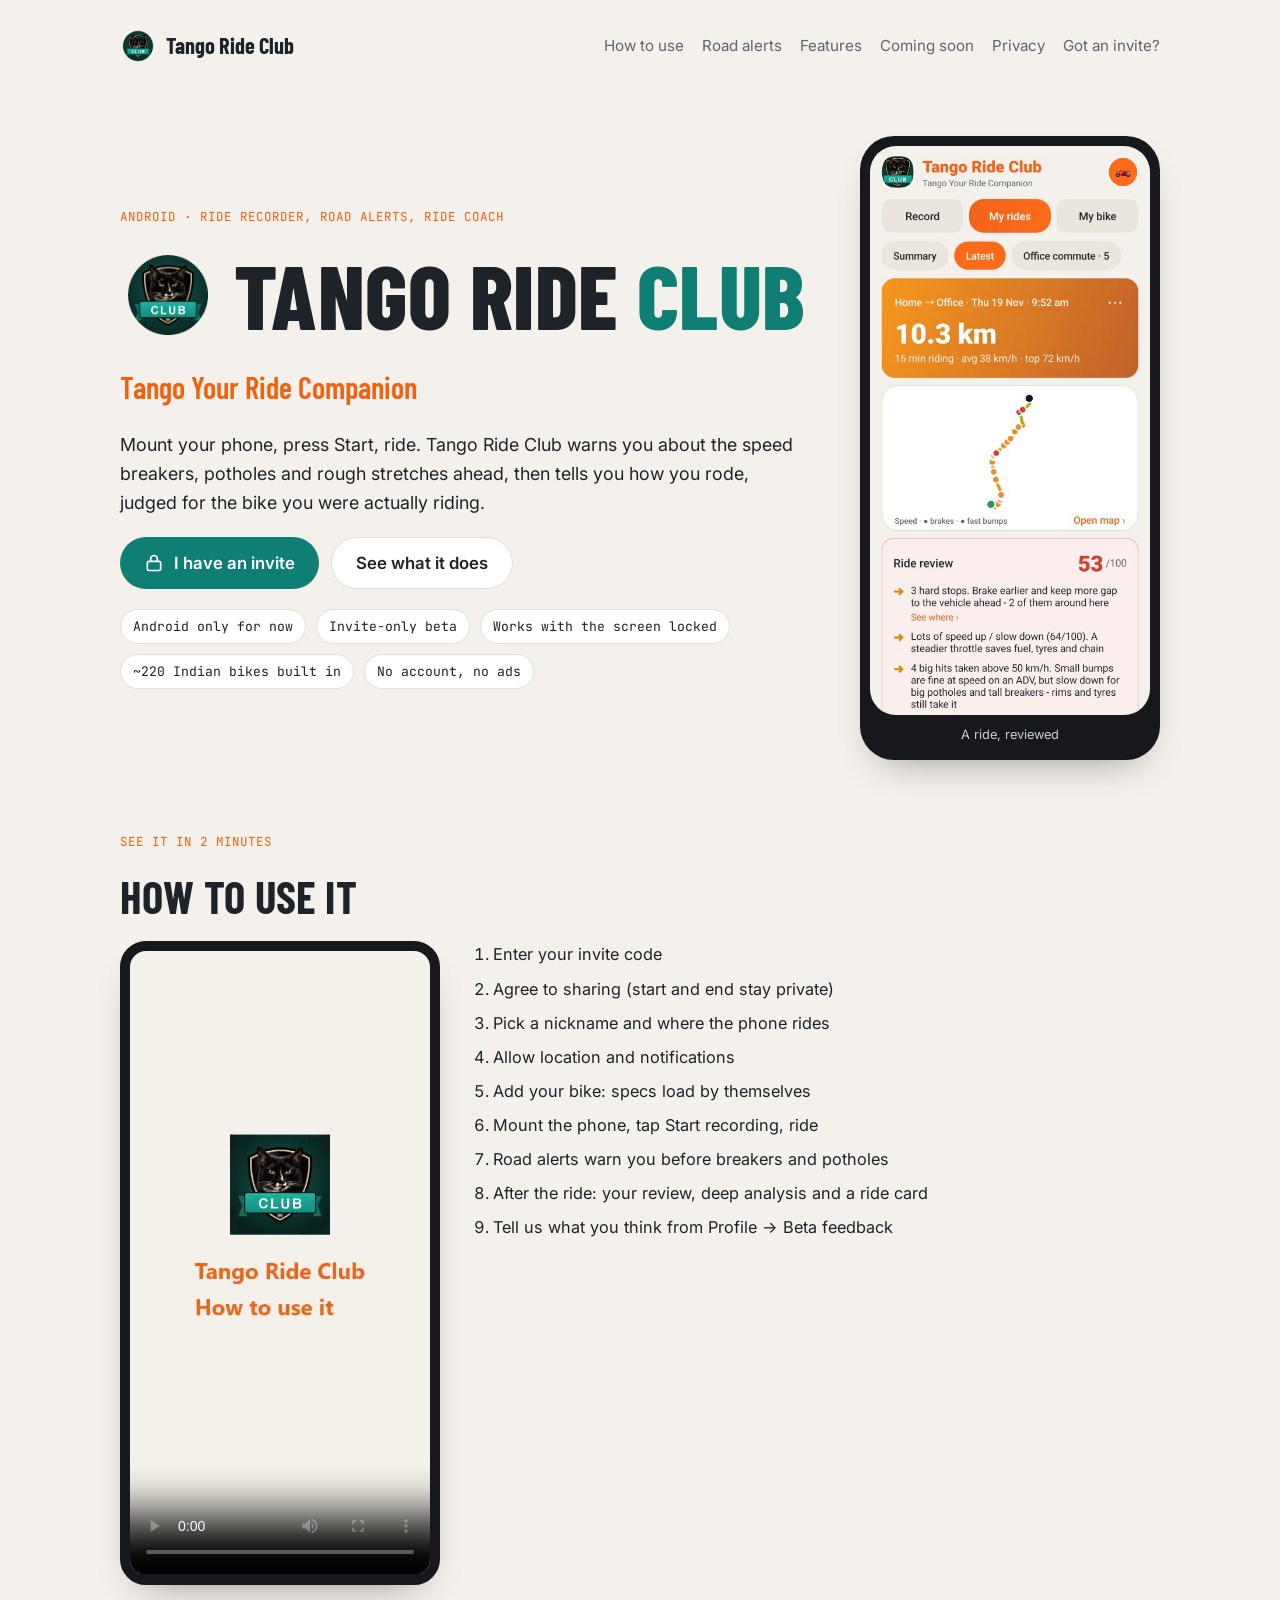
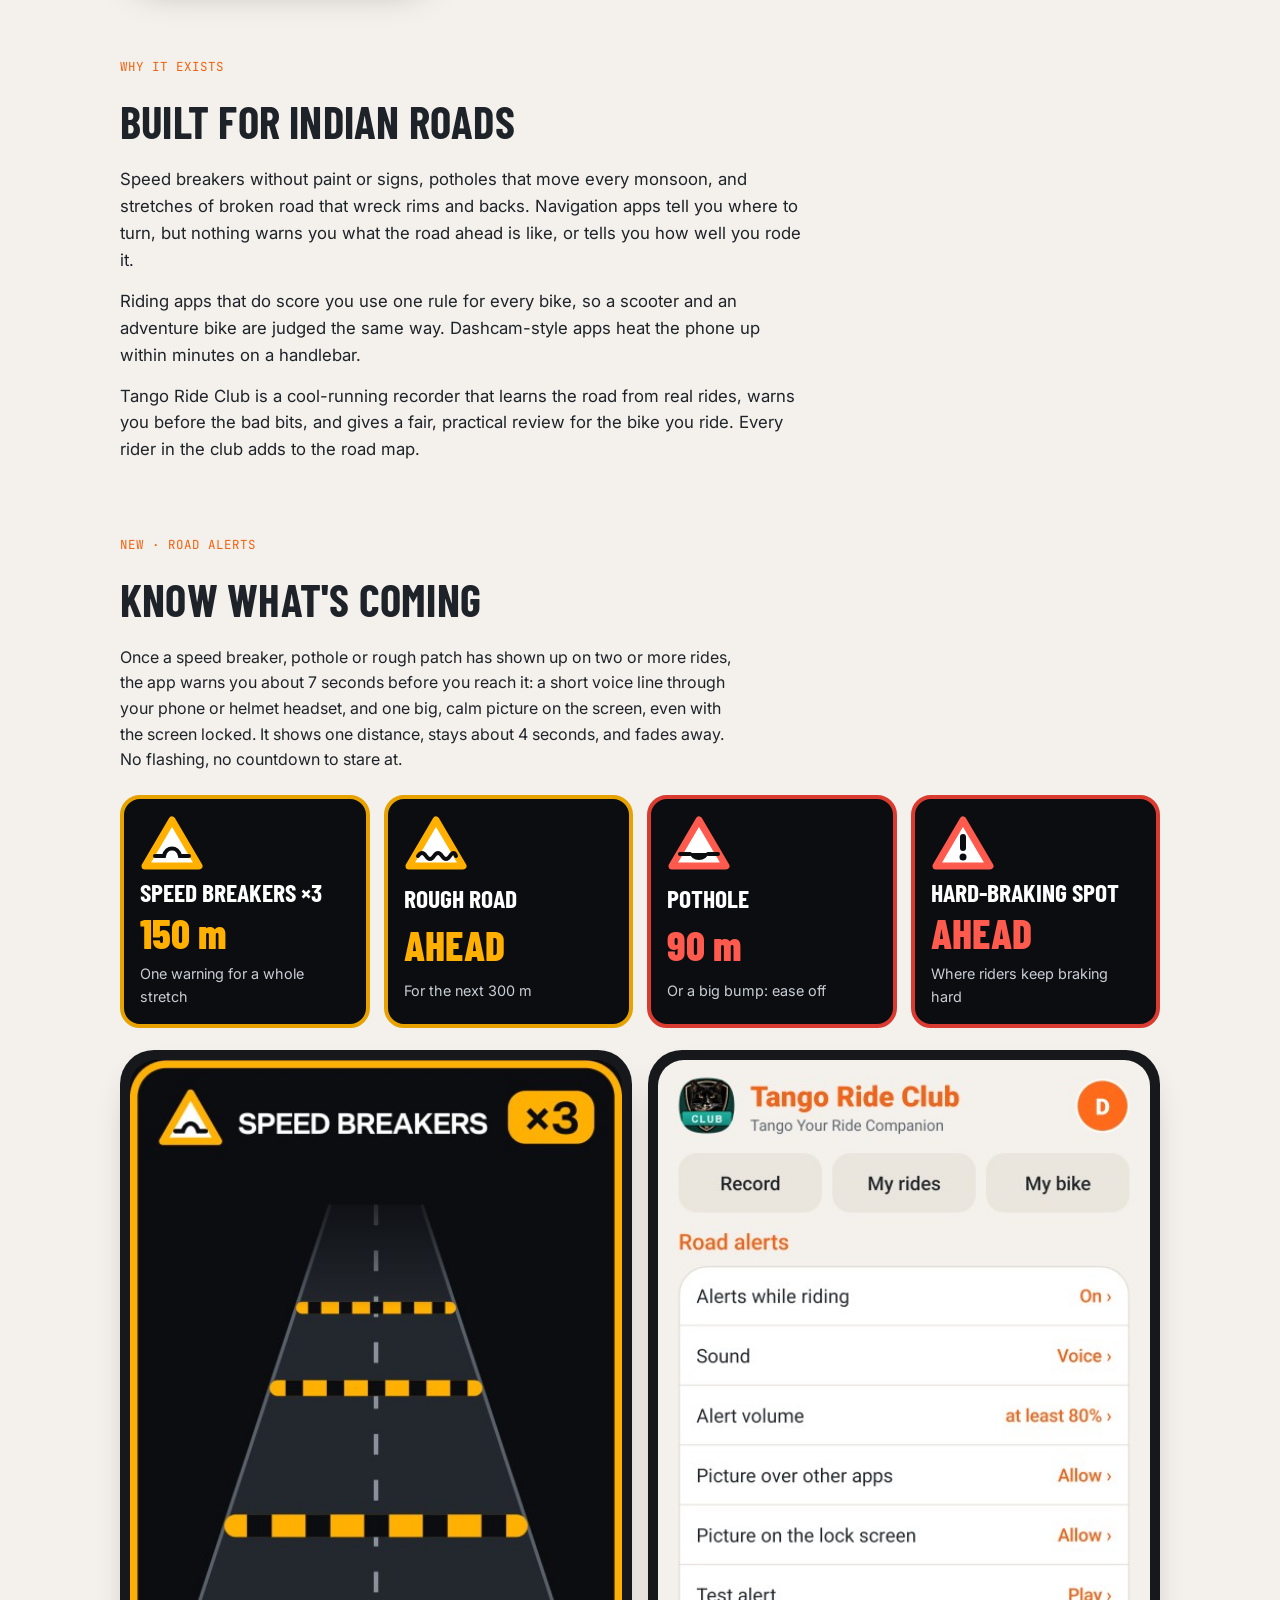
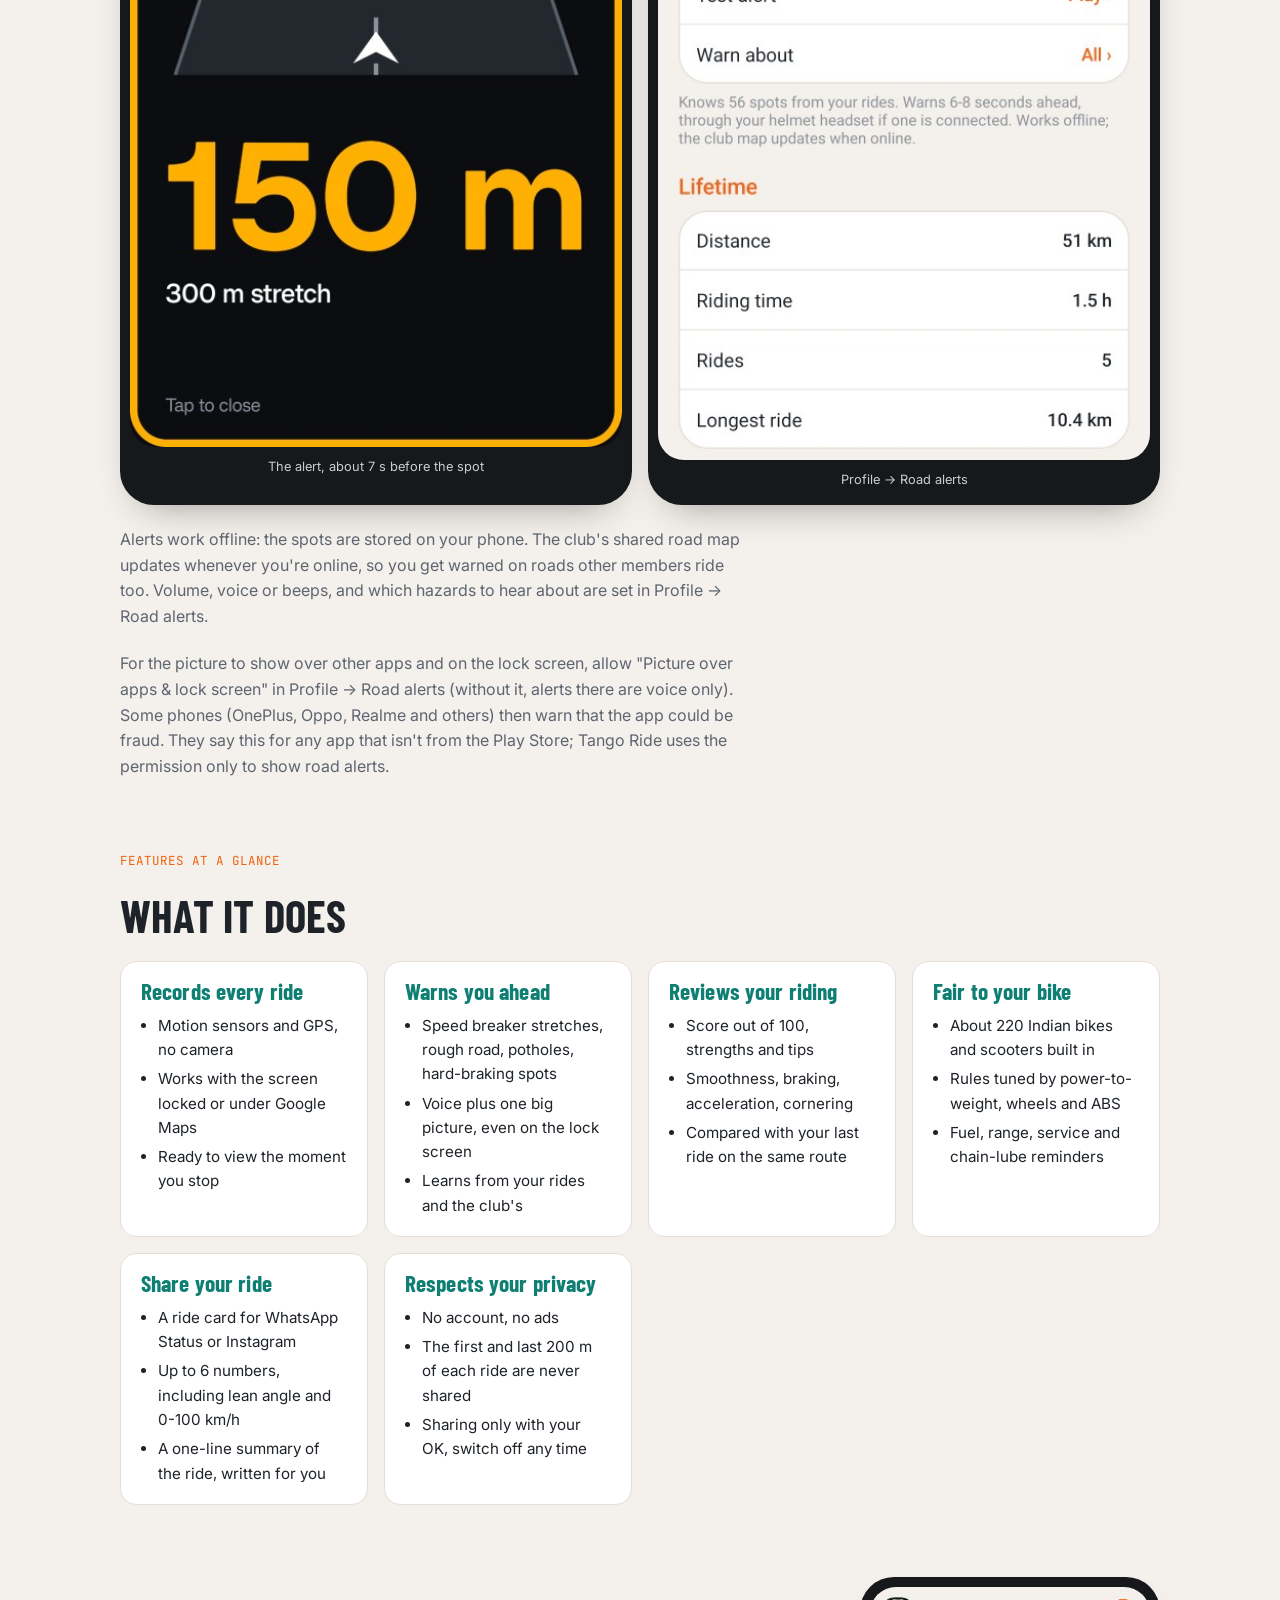
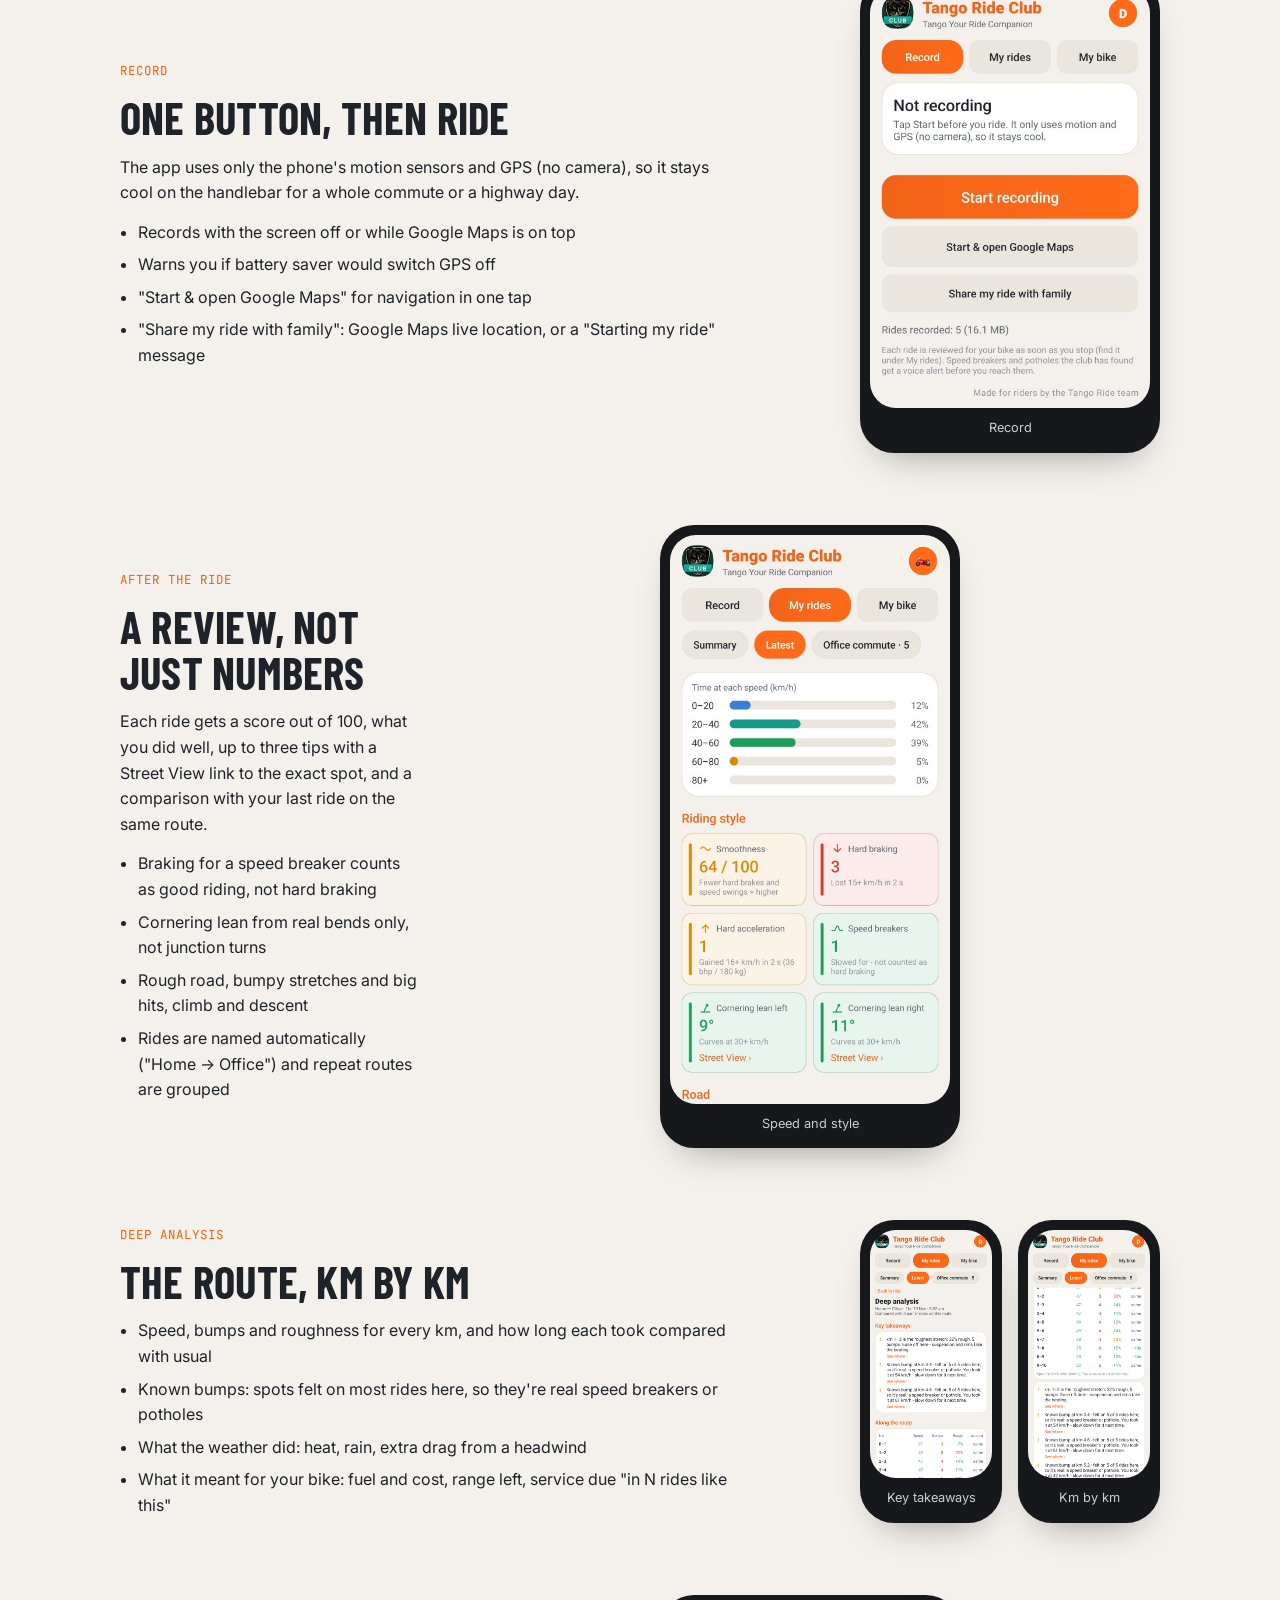
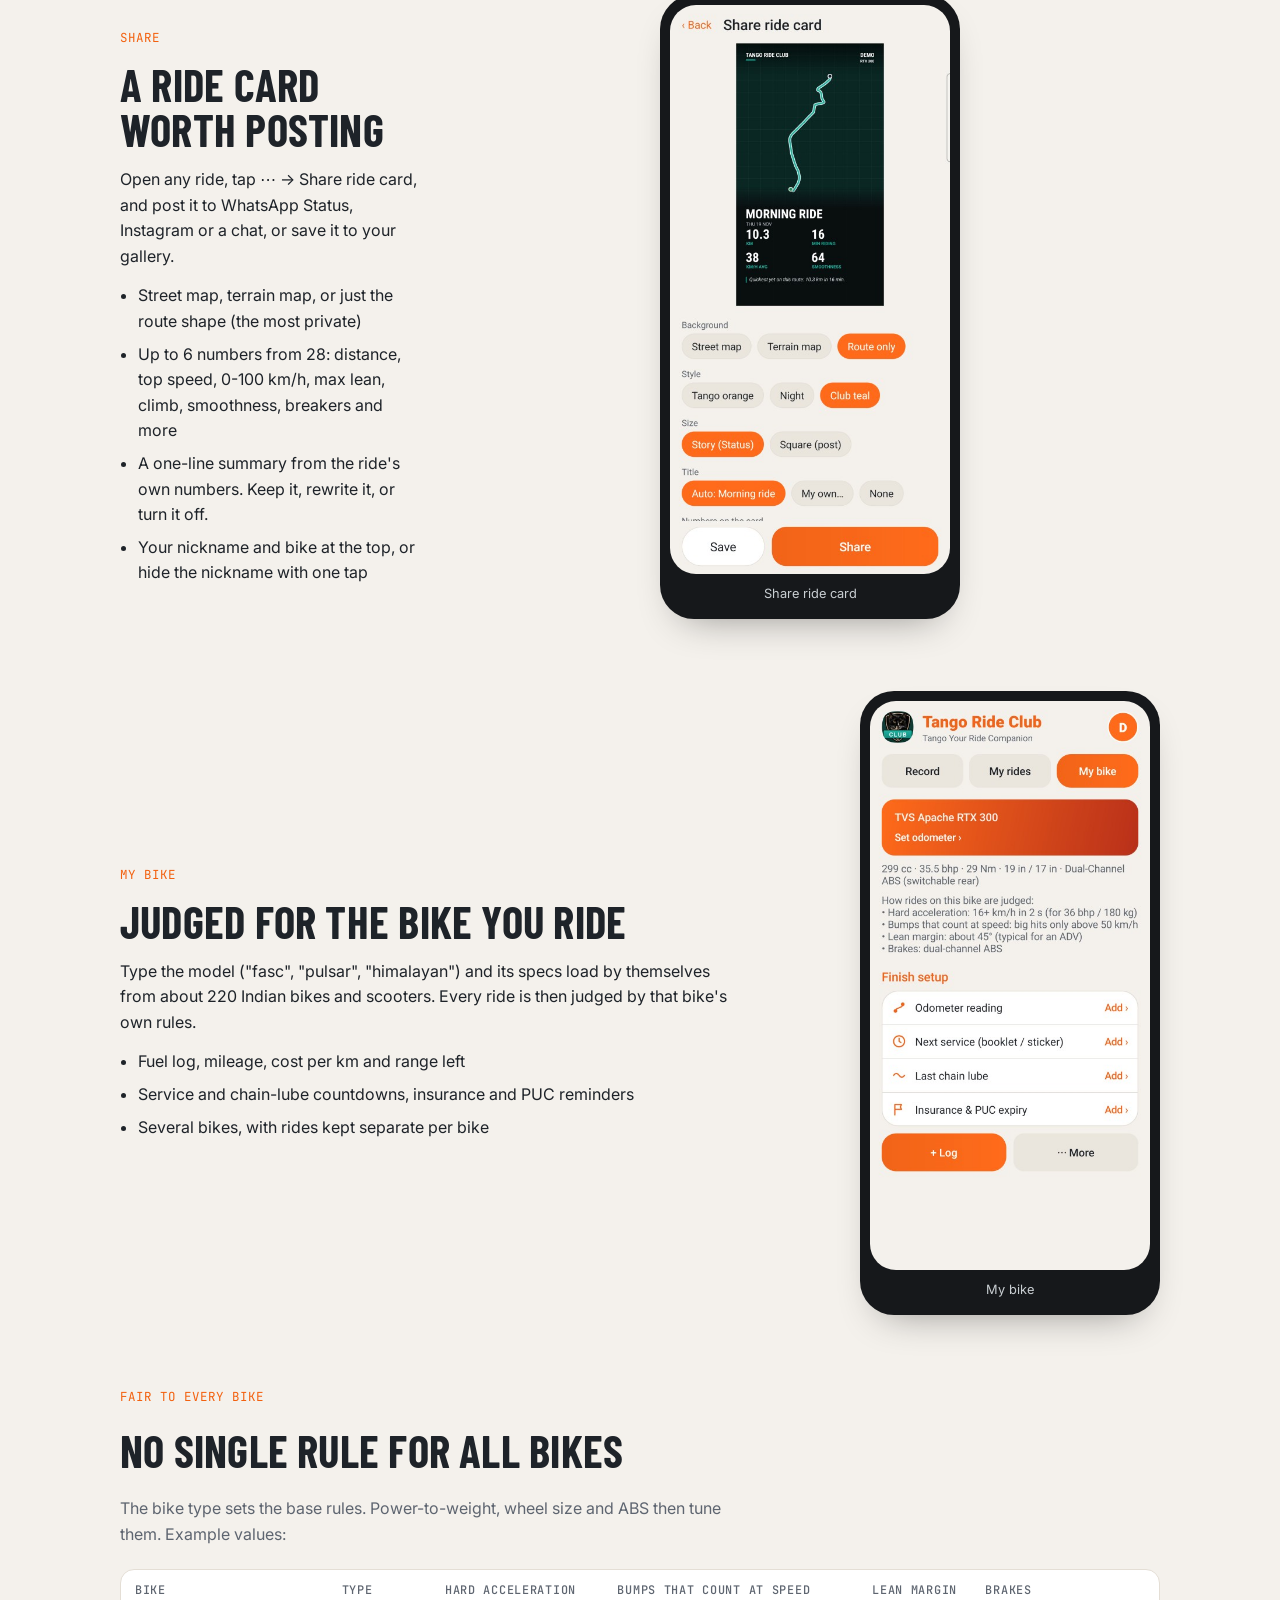
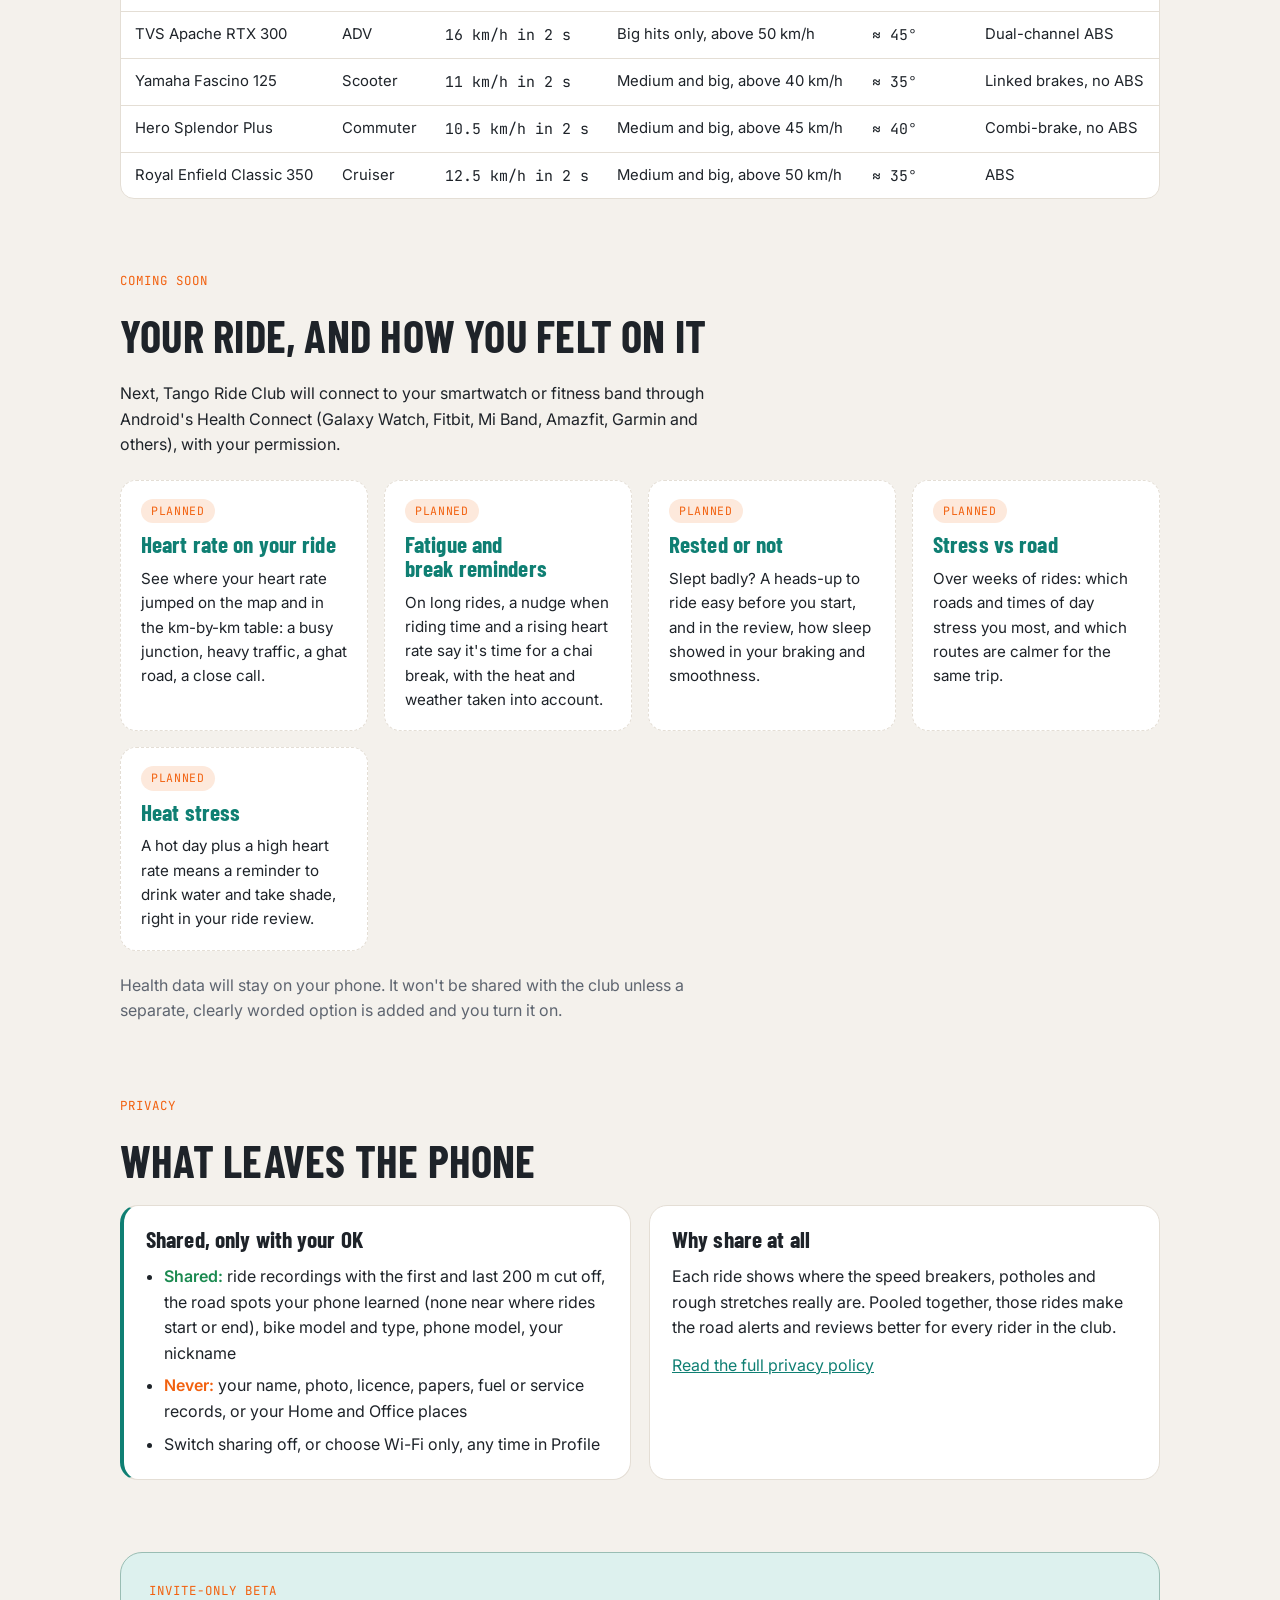
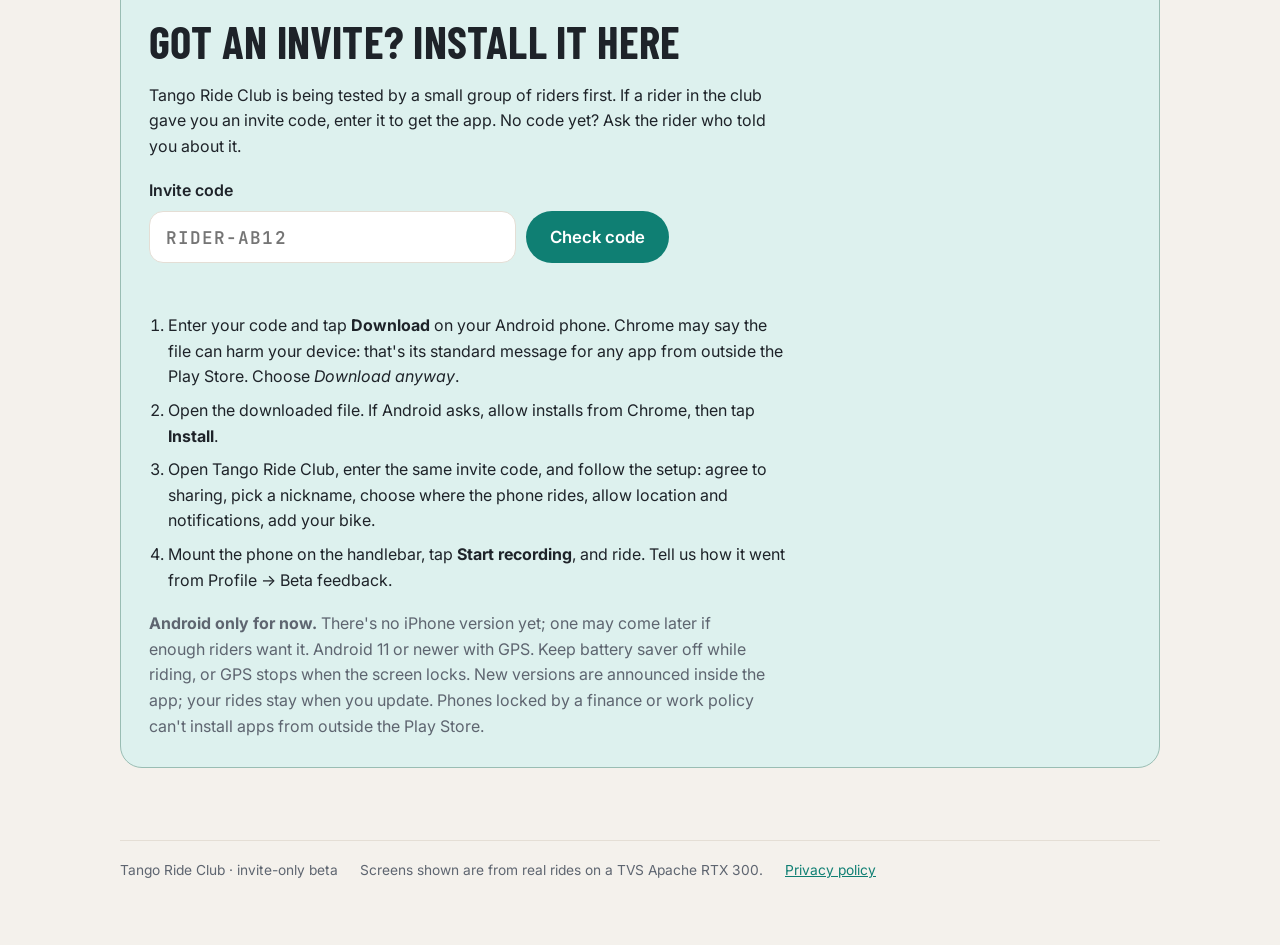
==== commit 71cac204: "Say Android only for now; tell iPhone visitors Co-Authored-By: Claude Opus 5.5 <noreply@anthropic.co" ====
--- a/index.html
+++ b/index.html
@@ -47,6 +47,7 @@
         <a class="btn ghost" href="#features">See what it does</a>
       </div>
       <div class="facts">
+        <span class="fact">Android only for now</span>
         <span class="fact">Invite-only beta</span>
         <span class="fact">Works with the screen locked</span>
         <span class="fact">~220 Indian bikes built in</span>
@@ -289,7 +290,7 @@
       <li>Open Tango Ride Club, enter the same invite code, and follow the setup: agree to sharing, pick a nickname, choose where the phone rides, allow location and notifications, add your bike.</li>
       <li>Mount the phone on the handlebar, tap <strong>Start recording</strong>, and ride. Tell us how it went from Profile → Beta feedback.</li>
     </ol>
-    <p class="muted">Android 11 or newer with GPS. Keep battery saver off while riding, or GPS stops when the screen locks. New versions are announced inside the app; your rides stay when you update. Phones locked by a finance or work policy can't install apps from outside the Play Store.</p>
+    <p class="muted"><strong>Android only for now.</strong> There&#39;s no iPhone version yet; one may come later if enough riders want it. Android 11 or newer with GPS. Keep battery saver off while riding, or GPS stops when the screen locks. New versions are announced inside the app; your rides stay when you update. Phones locked by a finance or work policy can't install apps from outside the Play Store.</p>
   </section>
 
   <footer>
@@ -306,8 +307,12 @@
   var got = document.getElementById('got'), link = document.getElementById('dlink'), label = document.getElementById('dlabel');
   var fromUrl = new URLSearchParams(location.search).get('invite');
   if (fromUrl) input.value = fromUrl.toUpperCase();
+  var iphone = /iPhone|iPad|iPod/.test(navigator.userAgent) || (navigator.platform === 'MacIntel' && navigator.maxTouchPoints > 1);
+  var IOS_NOTE = 'Tango Ride Club is Android only for now, so it can’t be installed on an iPhone or iPad.';
+  if (iphone) status.textContent = IOS_NOTE;
   form.addEventListener('submit', function (e) {
     e.preventDefault();
+    if (iphone) { status.textContent = IOS_NOTE; return; }
     var code = input.value.trim().toUpperCase();
     if (!code) { status.textContent = 'Enter the invite code you were given.'; input.focus(); return; }
     status.textContent = 'Checking…'; got.hidden = true;
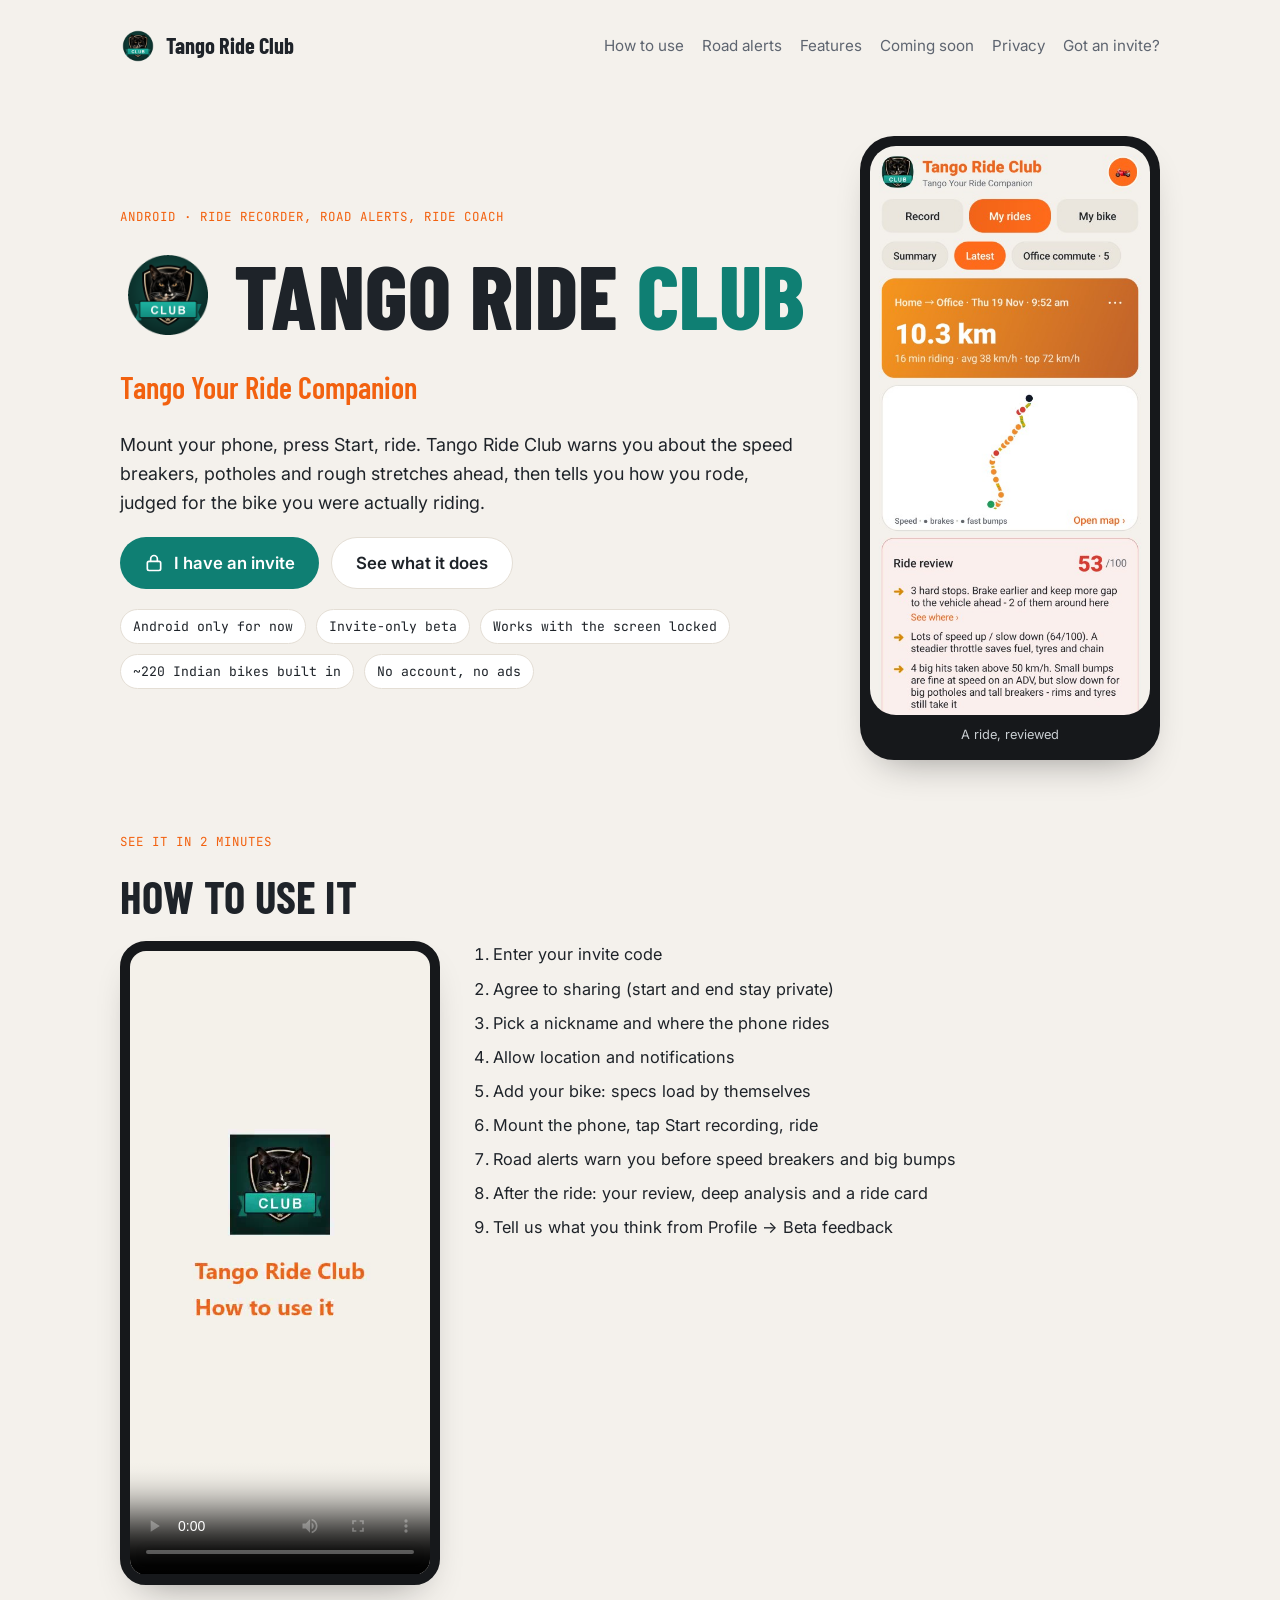
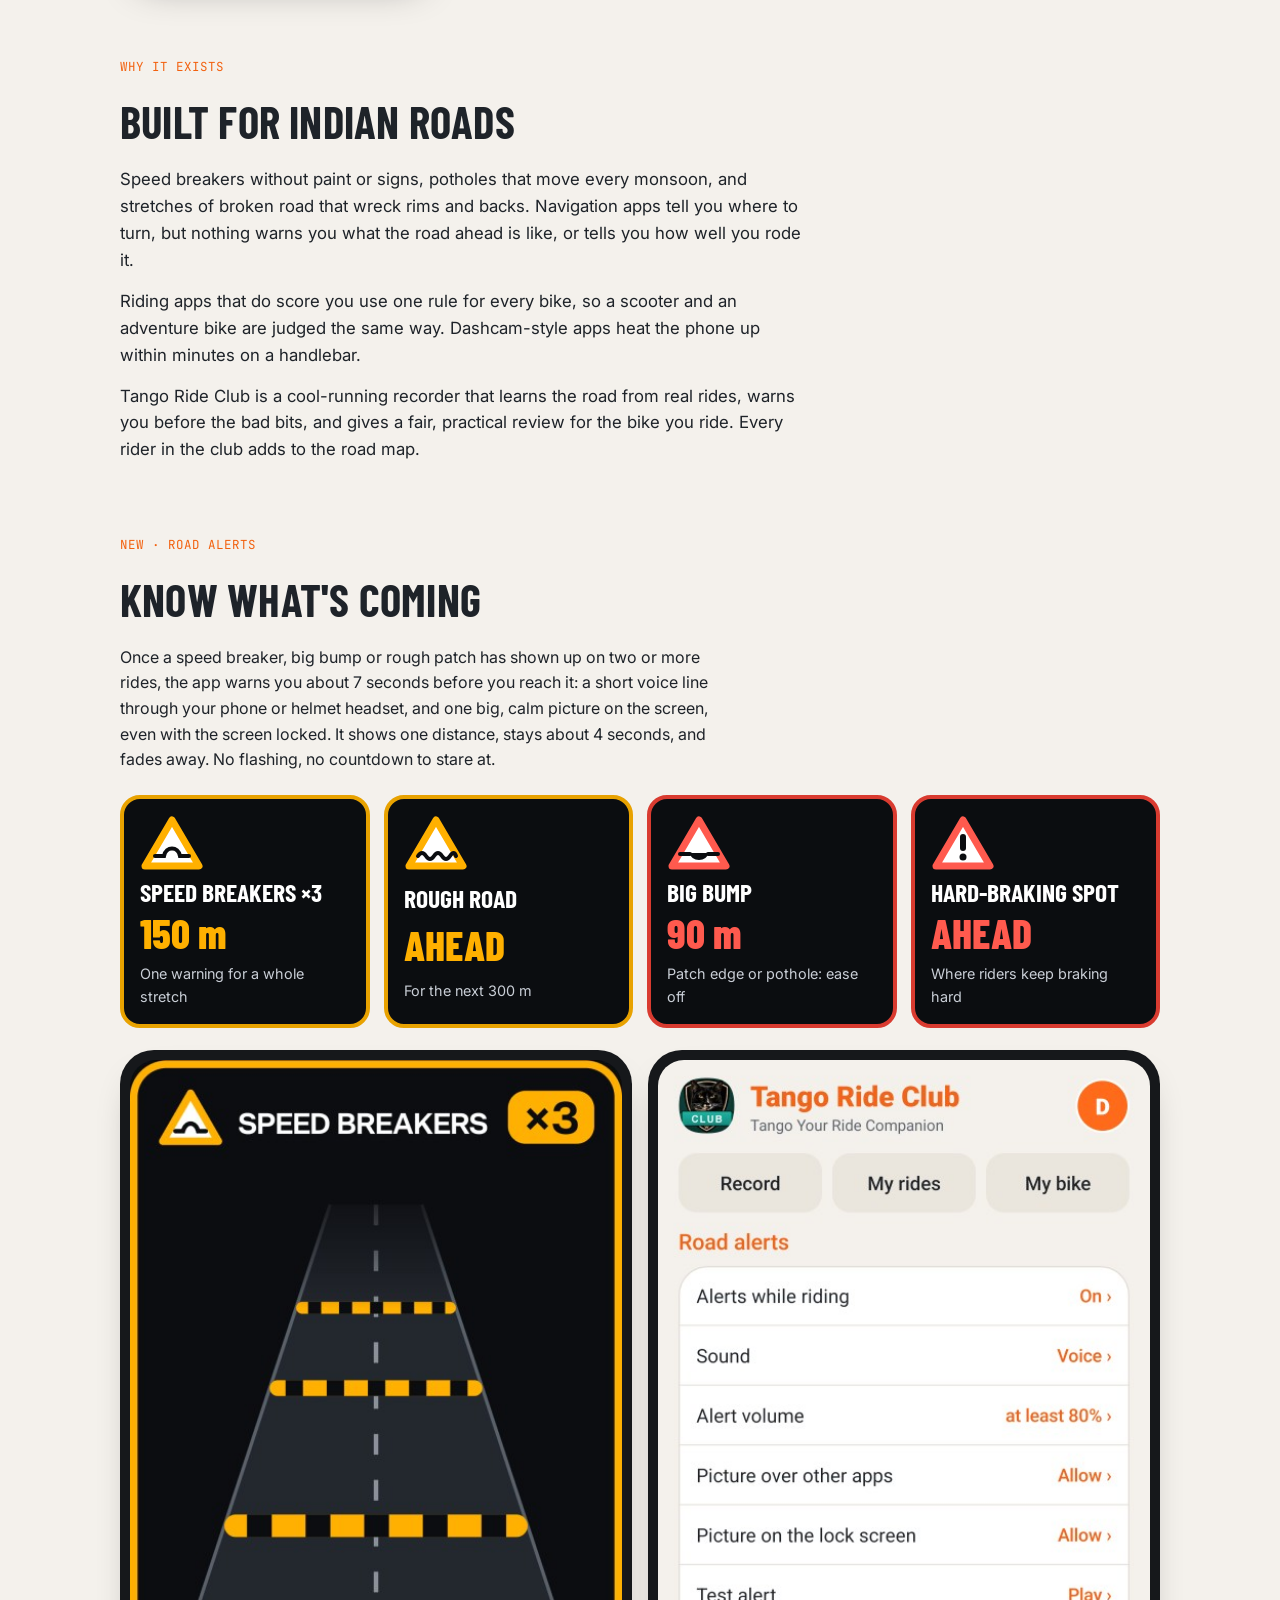
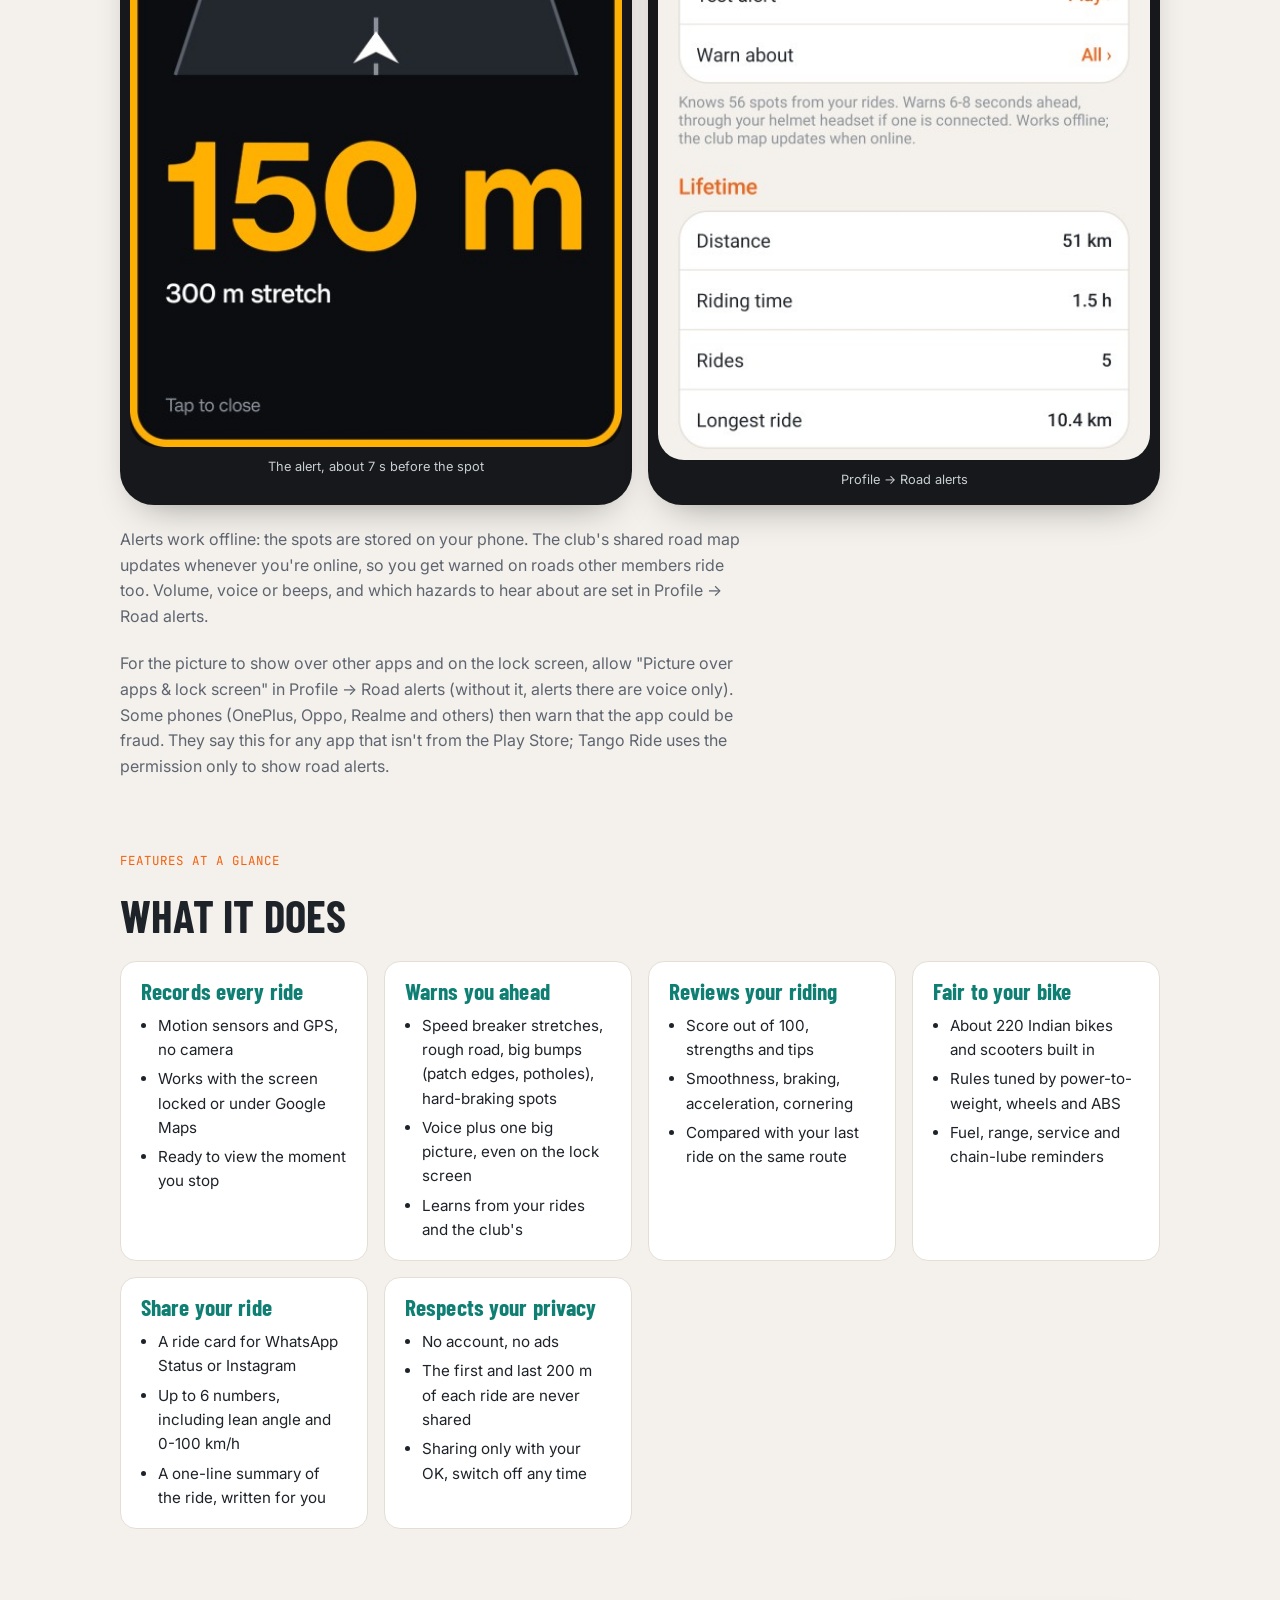
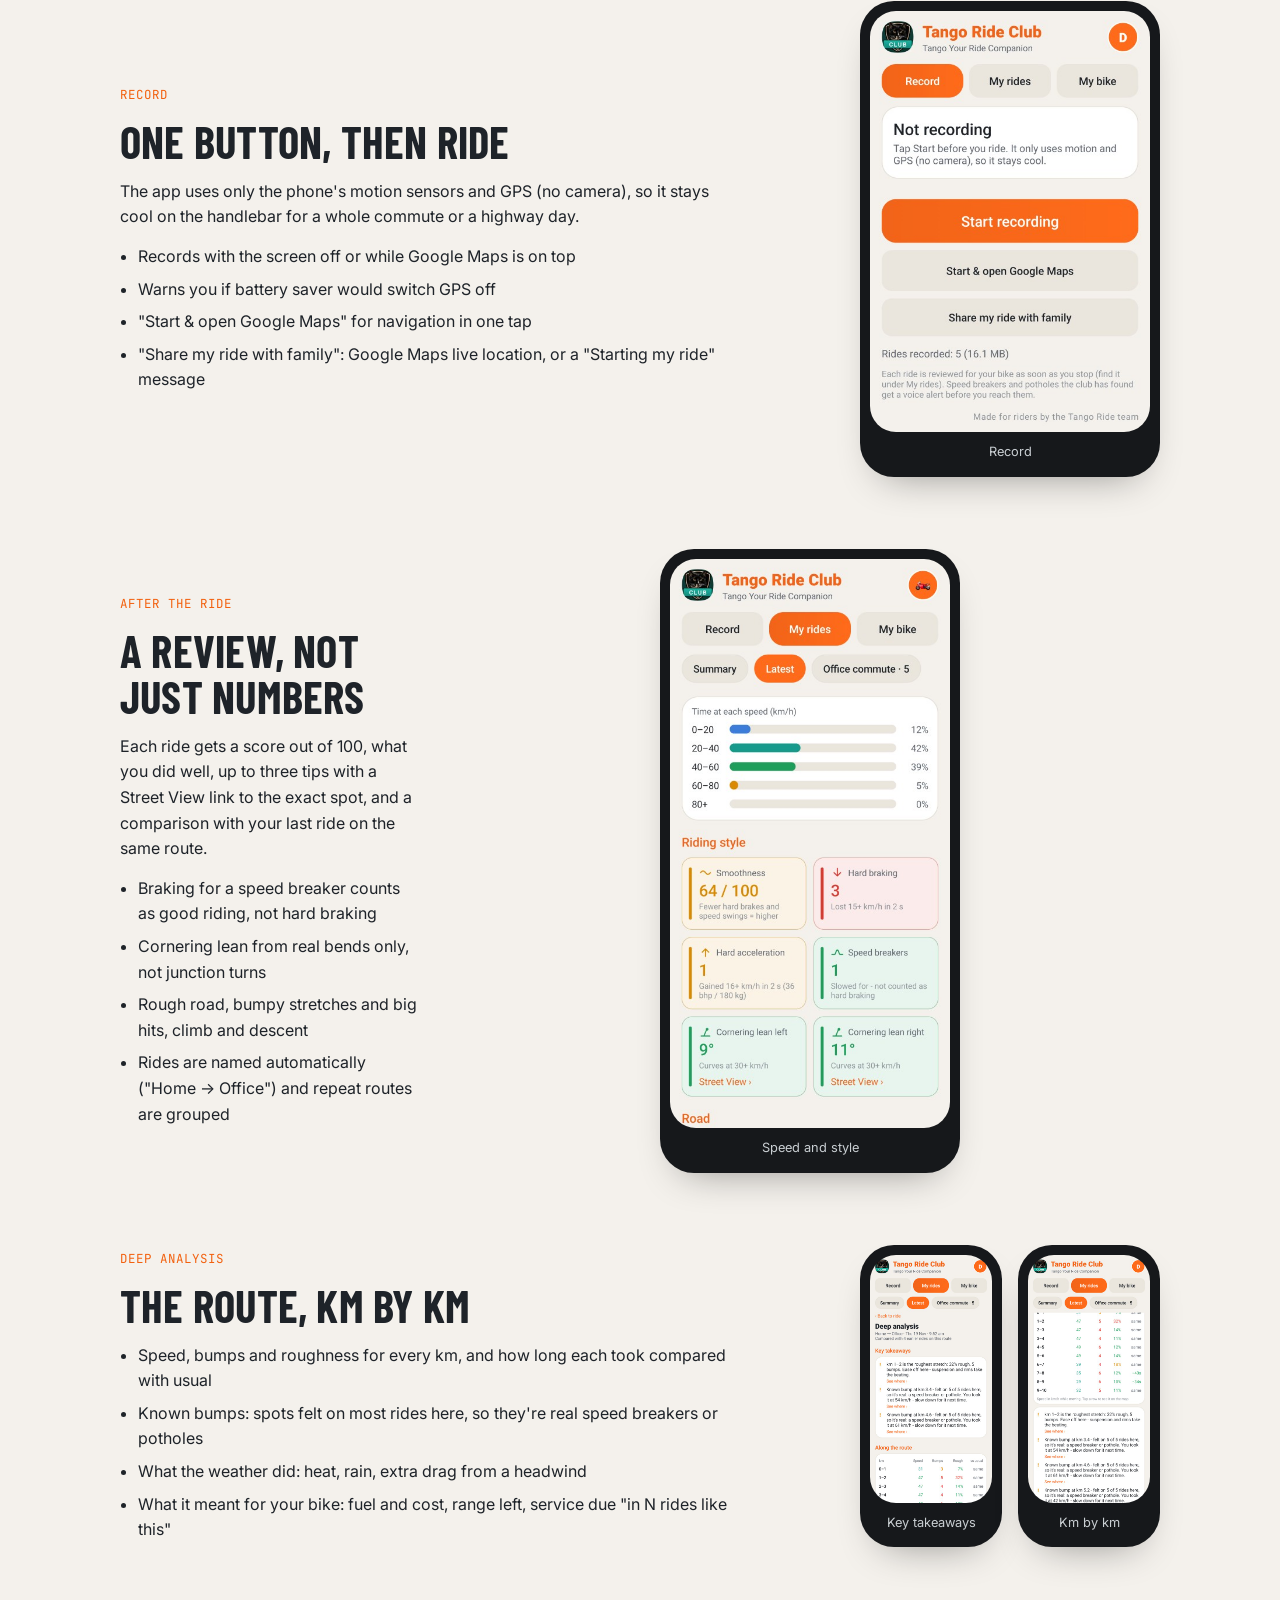
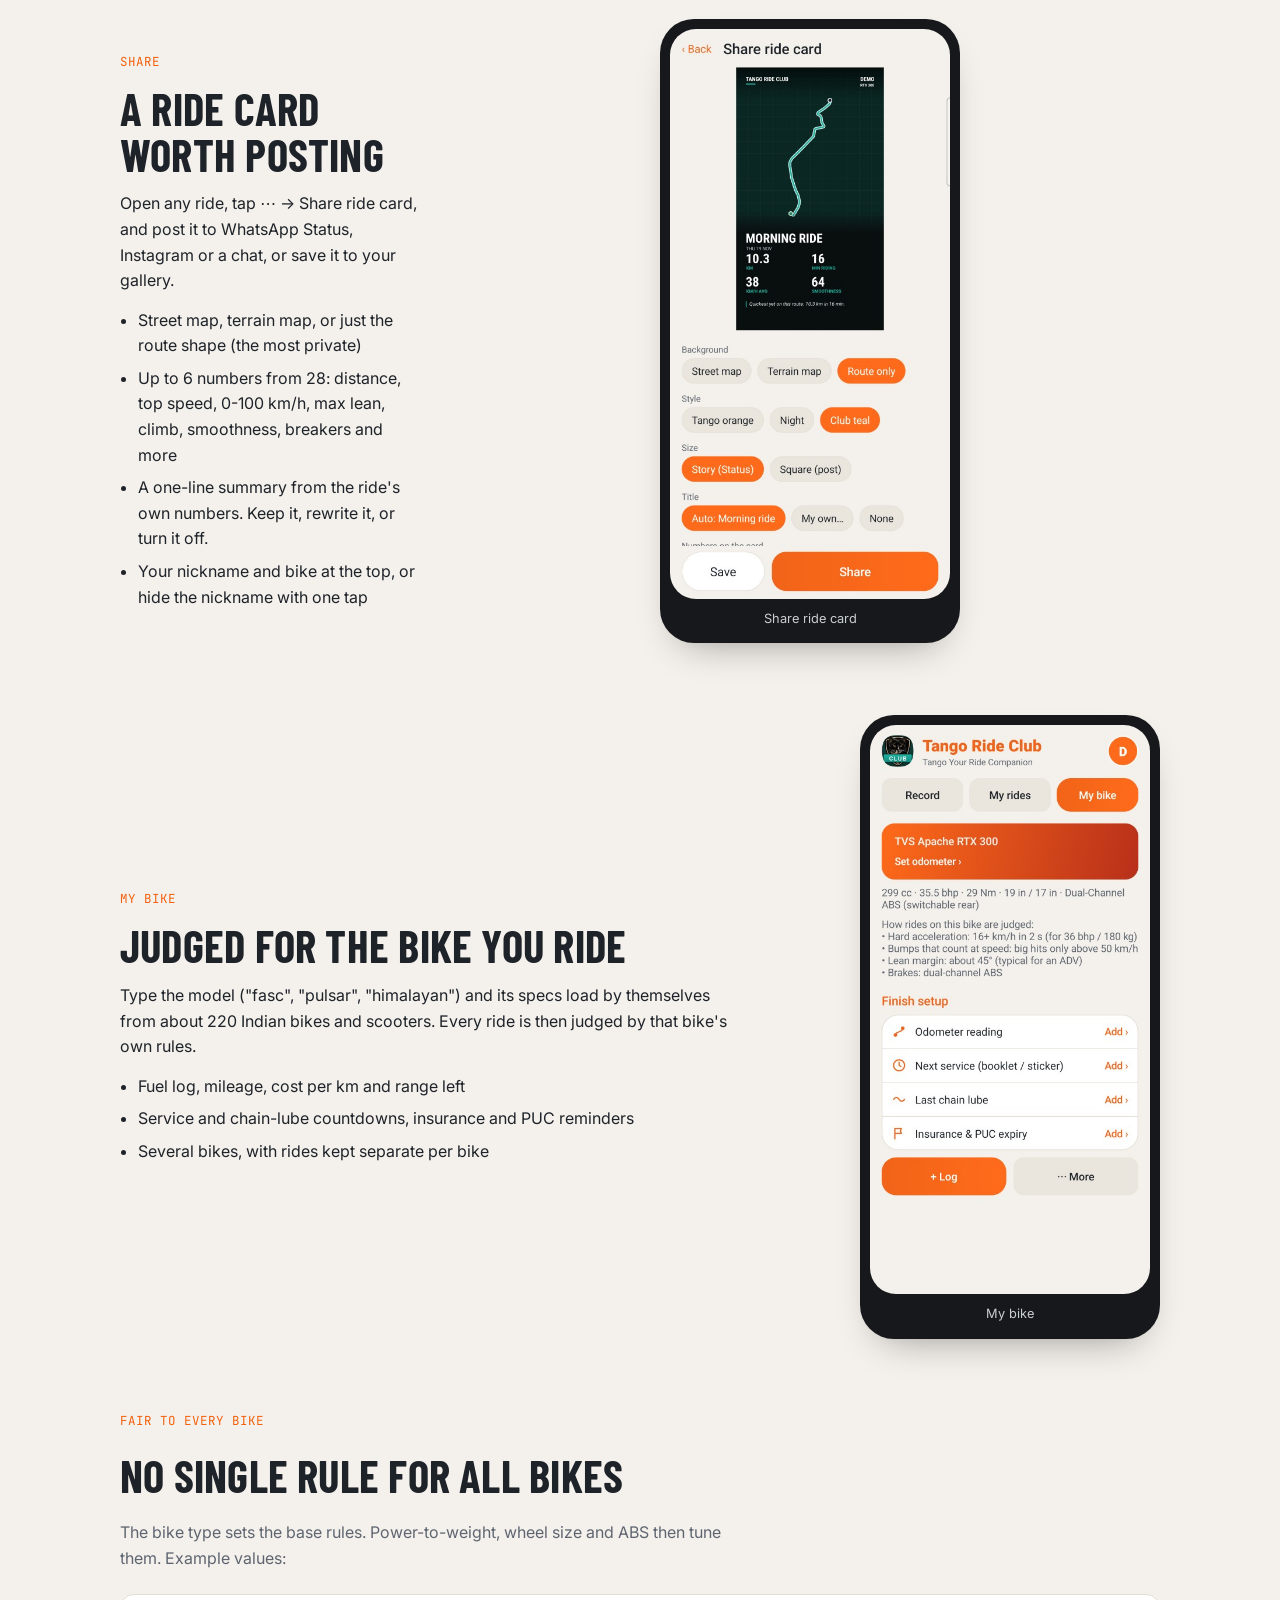
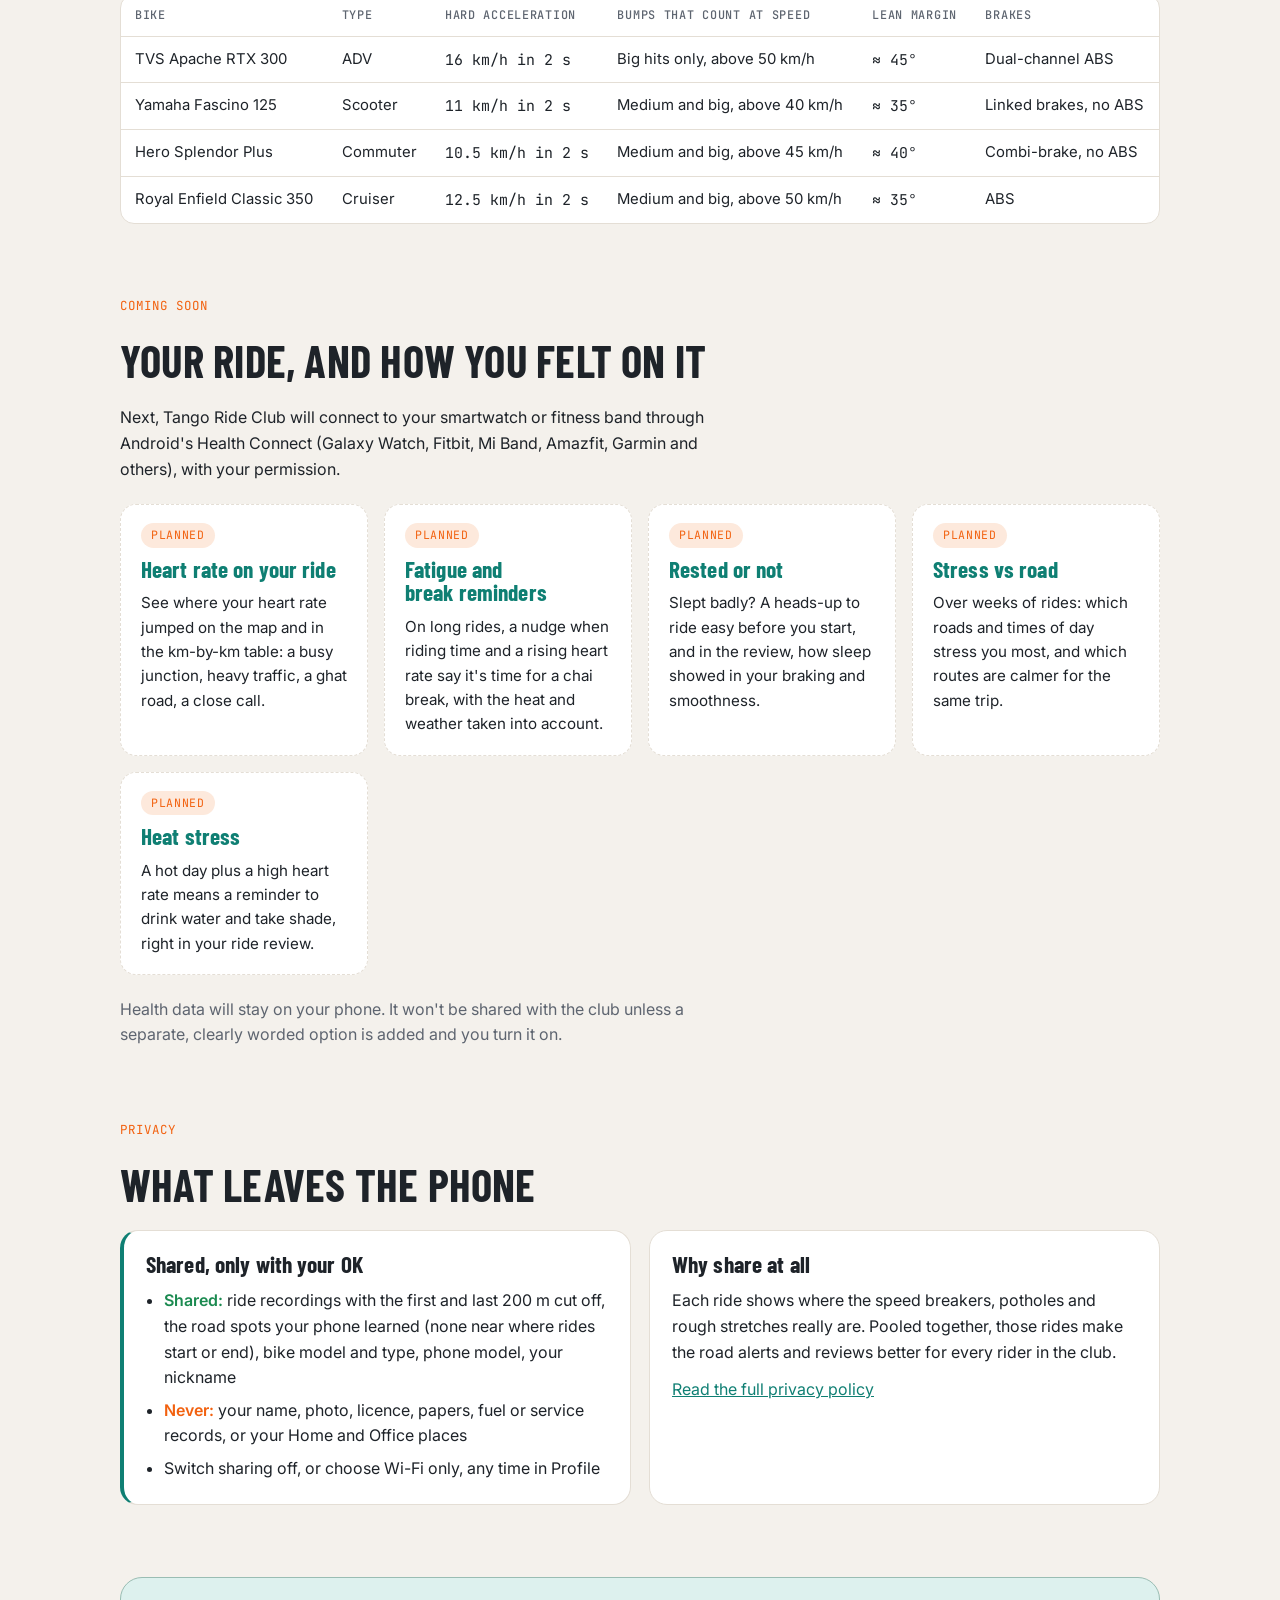
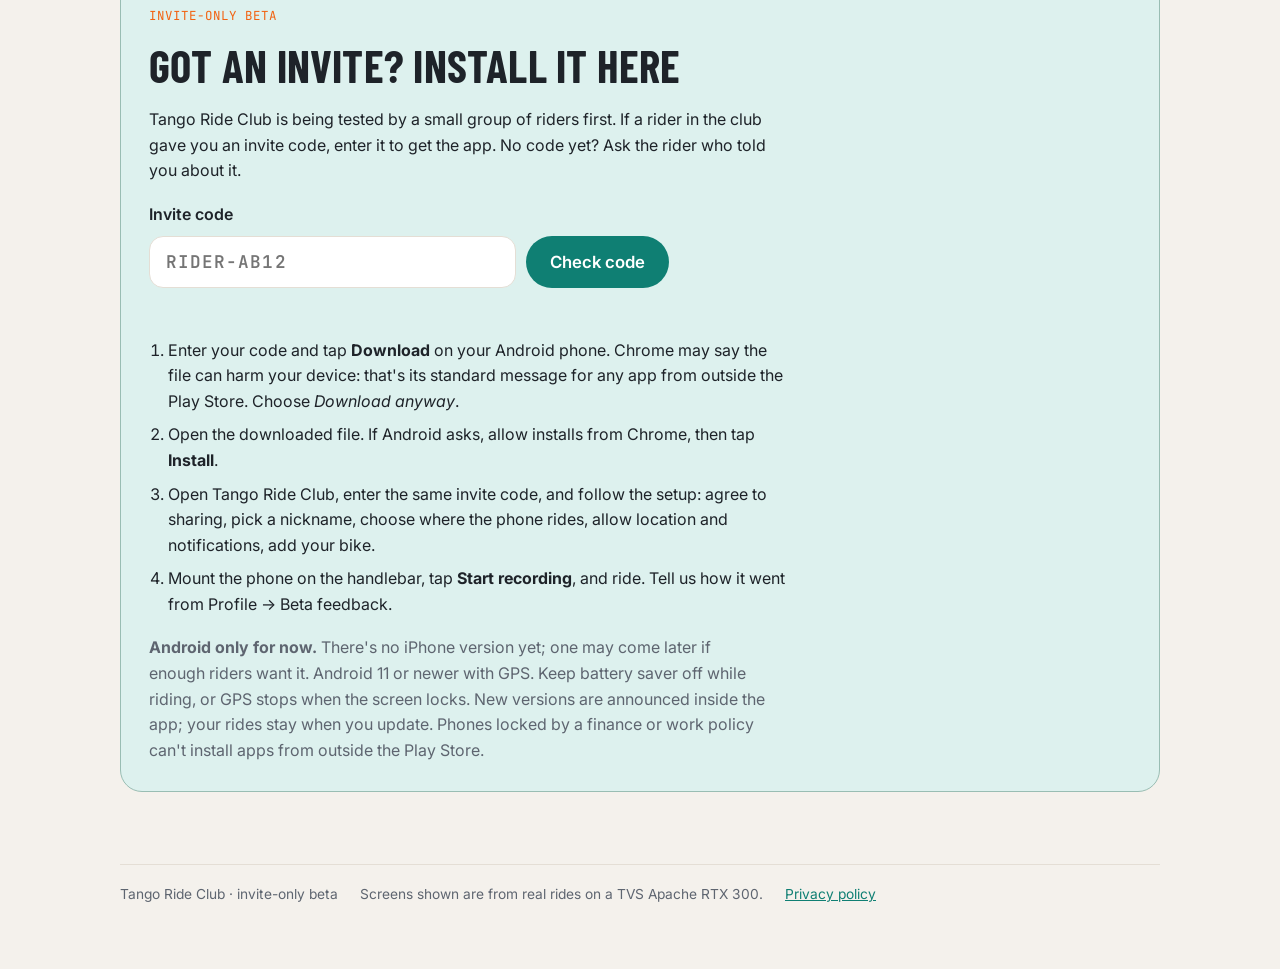
==== commit 1bd98418: "Road alerts: call big hits Big bump (patch edges and potholes) Co-Authored-By: Claude Opus 5.5 <nore" ====
--- a/index.html
+++ b/index.html
@@ -71,7 +71,7 @@
         <li>Allow location and notifications</li>
         <li>Add your bike: specs load by themselves</li>
         <li>Mount the phone, tap Start recording, ride</li>
-        <li>Road alerts warn you before breakers and potholes</li>
+        <li>Road alerts warn you before speed breakers and big bumps</li>
         <li>After the ride: your review, deep analysis and a ride card</li>
         <li>Tell us what you think from Profile → Beta feedback</li>
       </ol>
@@ -91,7 +91,7 @@
   <section id="alerts" aria-labelledby="alerts-h">
     <div class="eyebrow">New · road alerts</div>
     <h2 id="alerts-h">Know what's coming</h2>
-    <p>Once a speed breaker, pothole or rough patch has shown up on two or more rides, the app warns you about 7 seconds before you reach it: a short voice line through your phone or helmet headset, and one big, calm picture on the screen, even with the screen locked. It shows one distance, stays about 4 seconds, and fades away. No flashing, no countdown to stare at.</p>
+    <p>Once a speed breaker, big bump or rough patch has shown up on two or more rides, the app warns you about 7 seconds before you reach it: a short voice line through your phone or helmet headset, and one big, calm picture on the screen, even with the screen locked. It shows one distance, stays about 4 seconds, and fades away. No flashing, no countdown to stare at.</p>
     <div class="signs">
       <div class="sign">
         <svg viewBox="0 0 64 56" aria-hidden="true"><path d="M32 5 L59 51 L5 51 Z" fill="#FFFFFF" stroke="#FFB000" stroke-width="7" stroke-linejoin="round"></path><path d="M15 41 H24 C26 31 38 31 40 41 H49" fill="none" stroke="#0B0D10" stroke-width="4" stroke-linecap="round"></path></svg>
@@ -107,9 +107,9 @@
       </div>
       <div class="sign red">
         <svg viewBox="0 0 64 56" aria-hidden="true"><path d="M32 5 L59 51 L5 51 Z" fill="#FFFFFF" stroke="#FF5A4E" stroke-width="7" stroke-linejoin="round"></path><path d="M13 39 H23 M41 39 H51" stroke="#0B0D10" stroke-width="4" stroke-linecap="round"></path><path d="M23 38 A9 7 0 0 0 41 38 Z" fill="#0B0D10"></path></svg>
-        <strong>Pothole</strong>
+        <strong>Big bump</strong>
         <div class="big">90 m</div>
-        <span>Or a big bump: ease off</span>
+        <span>Patch edge or pothole: ease off</span>
       </div>
       <div class="sign red">
         <svg viewBox="0 0 64 56" aria-hidden="true"><path d="M32 5 L59 51 L5 51 Z" fill="#FFFFFF" stroke="#FF5A4E" stroke-width="7" stroke-linejoin="round"></path><rect x="29" y="19" width="6" height="17" rx="3" fill="#0B0D10"></rect><circle cx="32" cy="42" r="3.5" fill="#0B0D10"></circle></svg>
@@ -131,7 +131,7 @@
     <h2 id="glance">What it does</h2>
     <div class="glance">
       <div class="gcard"><h3>Records every ride</h3><ul><li>Motion sensors and GPS, no camera</li><li>Works with the screen locked or under Google Maps</li><li>Ready to view the moment you stop</li></ul></div>
-      <div class="gcard"><h3>Warns you ahead</h3><ul><li>Speed breaker stretches, rough road, potholes, hard-braking spots</li><li>Voice plus one big picture, even on the lock screen</li><li>Learns from your rides and the club's</li></ul></div>
+      <div class="gcard"><h3>Warns you ahead</h3><ul><li>Speed breaker stretches, rough road, big bumps (patch edges, potholes), hard-braking spots</li><li>Voice plus one big picture, even on the lock screen</li><li>Learns from your rides and the club's</li></ul></div>
       <div class="gcard"><h3>Reviews your riding</h3><ul><li>Score out of 100, strengths and tips</li><li>Smoothness, braking, acceleration, cornering</li><li>Compared with your last ride on the same route</li></ul></div>
       <div class="gcard"><h3>Fair to your bike</h3><ul><li>About 220 Indian bikes and scooters built in</li><li>Rules tuned by power-to-weight, wheels and ABS</li><li>Fuel, range, service and chain-lube reminders</li></ul></div>
       <div class="gcard"><h3>Share your ride</h3><ul><li>A ride card for WhatsApp Status or Instagram</li><li>Up to 6 numbers, including lean angle and 0-100 km/h</li><li>A one-line summary of the ride, written for you</li></ul></div>
